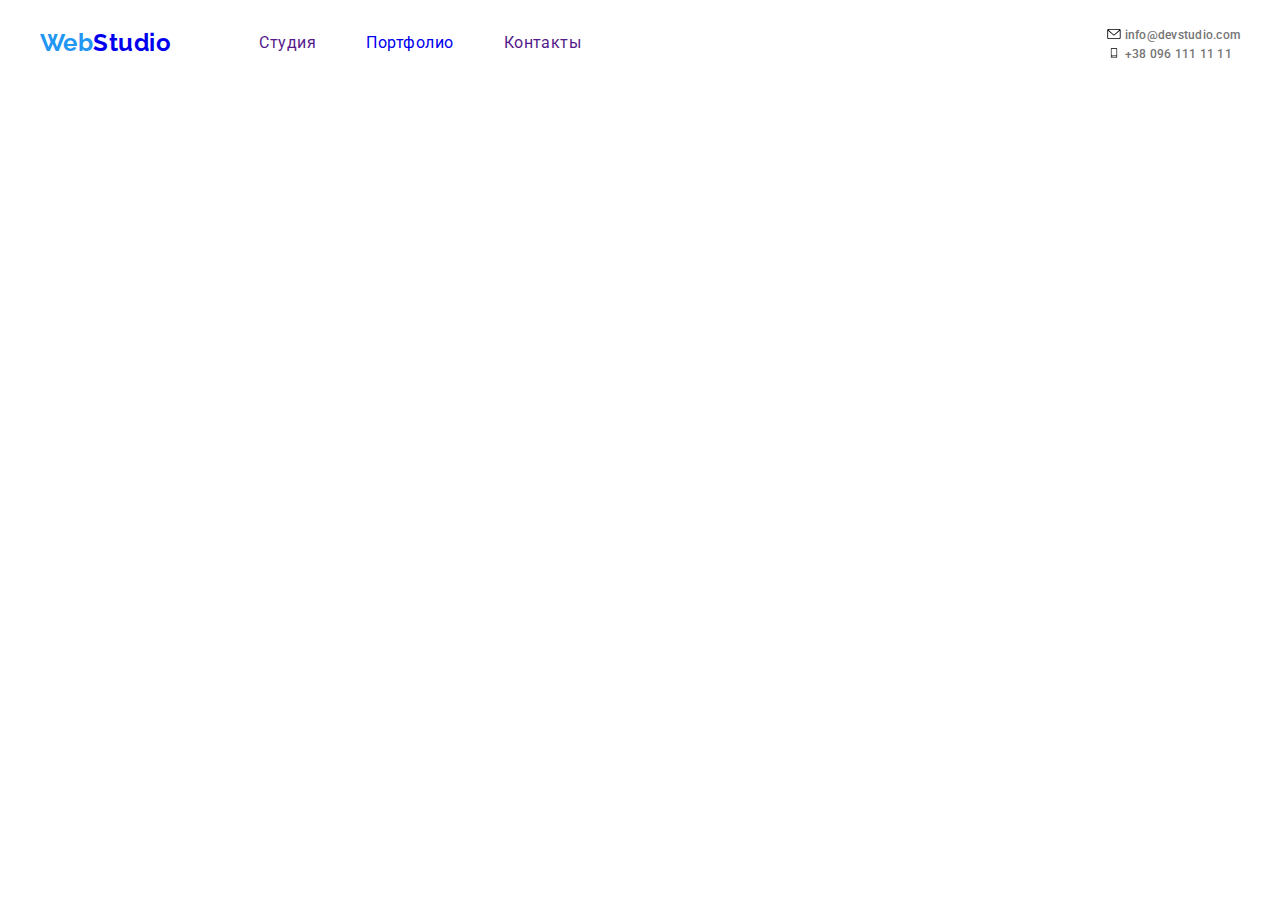
==== index.html @ 0e1b0187 "Адаптив" ====
<!DOCTYPE html>
<html lang="ru">
  <head>
    <meta charset="UTF-8" />
    <meta name="viewport" content="width=, initial-scale=1.0" />
    <title>Вебстудио</title>
    <link rel="preconnect" href="https://fonts.gstatic.com" />
    <link rel="stylesheet" href="https://cdnjs.cloudflare.com/ajax/libs/modern-normalize/1.0.0/modern-normalize.min.css"
      integrity="sha512-ISS7cAi1PEhQ8jnbJpJZMd29NlhNj4AWYyLOSp2CE/CsHxTCu+r+t0D2yoJudVrd0/8fTVPUVDzY5Tvli75u/g=="
      crossorigin="anonymous" />
    <link href="https://fonts.googleapis.com/css2?family=Raleway:wght@700&family=Roboto:wght@400;500;700;900&display=swap"
      rel="stylesheet"/>
    <link rel="stylesheet" href="./css/main.min.css" />
  </head>
  <body>
    <!--Шапка-->
    <header class="header">
      <div class="container">
      <nav class="nav-information">
        <a href="./index.html" class="logo link" >
          <span class="logo__accent-text">Web</span>Studio
        </a>

        <ul class="menu list">
          <li class="menu__item"><a href="" class="menu__link link current">Студия</a></li>
          <li class="menu__item"><a href="./portfolio.html" class="menu__link link">Портфолио</a></li>
          <li class="menu__item"><a href="" class="menu__link link">Контакты</a></li>
        </ul>
      </nav>
      <button type="button" class="burger-btn"data-menu-button>
        <svg class="burger-btn__icon">
          <use href="./images/sprite.svg#icon-burger-menu"></use>
        </svg>
      </button>
  
      <ul class="contact-list list">
        <li class="contact-list__item">
          <a class="contact-list__link link" href="mailto:info@devstudio.com">
          <svg class="contact-list__icon" width="16px" height="12px">
            <use href="./images/sprite.svg#icon-mail"></use>
          </svg>
                  info@devstudio.com</a>
                </li>
        <li class="contact-list__item"><a class="contact-list__link link" href="tel:+380961111111">

          <svg class="contact-list__icon" width="10px" height="16px">
            <use href="./images/sprite.svg#icon-smartphone"></use>
          </svg>
          +38 096 111 11 11</a></li>
      </ul>
  
      </div>
      
      <div class="mobile-menu"data-menu>
        <button type="button" class="mobile-menu-close-btn"data-menu-close>
          <svg class="mobile-menu-close-icon">
            <use href="./images/sprite.svg#icon-close-mobile-menu"></use>
          </svg>
        </button>
        <ul class="mobile-menu__list list">
          <li class="mobile-menu__item ">
            <a href="" class="mobile-menu__link link">Студия</a>
          </li>
          <li class="mobile-menu__item">
            <a href="" class="mobile-menu__link link" >Портфолио</a>
          </li>
          <li class="mobile-menu__item">
            <a href="" class="mobile-menu__link link">Контакты</a>
          </li>
        </ul>
        <ul class="contact-menu list">
          <li class="contact-menu__item-phone">
            <a href="tel:+380961111111" class="contact-menu_link-tel link">+38 096 111 11 11</a>
            </li>
          <li class="contact-menu__item-mail">
            <a href="mailto:info@devstudio.com" class="contact-menu_link-mail link">info@devstudio.com</a>
          </li>
        </ul>
        <ul class="menu-social list">
          <li class="menu-social__list ">
            <a href="" class="menu-social__link link">Instagram</a></li>
          <li class="menu-social__list">
            <a href="" class="menu-social__link link">Twitter</a></li>
          <li class="menu-social__list">
            <a href="" class="menu-social__link link">Facebook</a></li>
          <li class="menu-social__list">
            <a href="" class="menu-social__link link">LinkedIn</a></li>
        </ul>
      </div>
    </header>

    <main>
      <!--Герой
        <section class="hero">
          <div class="container">
          <h1 class="hero-title">Эффективные решения для вашего бизнеса</h1>
          <button type="button" class="modal-button " data-modal-open>Заказать услугу</button>
          </div>
        </section>-->
    
      <!--Преимущества
      <section class="features-section">
        <div class="container">
        <h2 class="visually-hidden">Преимущества</h2>        
        <ul class="features list"> 
            <li class="features__item">
              <div class="visually-list">
                <svg class="visually-list__icon" width="70" height="70">
                  <use href="./images/sprite.svg#icon-antenna"></use>
                </svg>
              </div>
            <h3 class="features__title">Внимание к деталям</h3>
            <p class="features__text">
              Идейные соображения, а также начало повседневной работы по
              формированию позиции.
            </p>
          </li>
          
          
          <li class="features__item">
            <div class="visually-list">
              <svg class="visually-list__icon" width="70" height="70">
                <use href="./images/sprite.svg#icon-clock"></use>
              </svg>
            </div>
            <h3 class="features__title">Пунктуальность</h3>
            <p class="features__text">
              Задача организации, в особенности же рамки и место обучения кадров
              влечет за собой.
            </p>
          </li>

          <li class="features__item">
            <div class="visually-list">
              <svg class="visually-list__icon" width="70" height="70">
                <use href="./images/sprite.svg#icon-diagram"></use>
              </svg>
            </div>
            <h3 class="features__title">Планирование</h3>
            <p class="features__text">
              Равным образом консультация с широким активом в значительной
              степени обуславливает.
            </p>
          </li>

          <li class="features__item">
            <div class="visually-list">
              <svg class="visually-list__icon" width="70" height="70">
                <use href="./images/sprite.svg#icon-astronaut"></use>
              </svg>
            </div>
            <h3 class="features__title">Современные технологии</h3>
            <p class="features__text">
              Значимость этих проблем настолько очевидна, что реализация
              плановых заданий.
            </p>
          </li>
        </ul>
        </div>
      </section>-->
      <!--Чем занимаемся-->
      <!--<section class="about-us">
        <div class="container">
        <h2 class="about-title">Чем мы занимаемся</h2>
          <ul class="about-list list">
            <li class="about-list__item">
              <img
          src="./images/img.jpg"
          alt="человек печатает на клавиатуре"
          width="370"
          height="294"/>
          <div class="overlay-action">
            <p class="overlay-action__text">
              Десктопные приложения
            </p>
          </div>
            </li>
            <li class="about-list__item">
              <img
          src="./images/img1.jpg"
          alt="человек сопрягает телефон и ноутбук"
          width="370"
          height="294"/>
          <div class="overlay-action">
            <p class="overlay-action__text">
              Мобильные приложения
            </p>
          </div>
            </li>
            <li class="about-list__item">
              <img
          src="./images/img2.jpg"
          alt="изображение на планшете"
          width="370"
          height="294"/>
          <div class="overlay-action">
            <p class="overlay-action__text">
              Дизайнерские решения
            </p>
          </div>
            </li>
          </ul>
        </div>
      </section>-->
      <!--Наша команда-->
      <!--<section class="our-team">
        <div class="container">
          <h2 class="team-title">Наша команда</h2>
          <ul class="team-members list">

            <li class="team-members__item">
              <img src="./images/team/demyanenko.jpg" alt="Игорь Демьяненко" width="270" height="260" />
              <div class="team-list">
                <h3 class="team-list__name">Игорь Демьяненко</h3>
                <p lang="en" class="team-list__proffesion">Product Designer</p>
              <ul class="social-list list">
                <li class="social-list__item">
                  <a href="" class="social-list__link link">
                    <svg class="social-list__icon">
                      <use href="./images/sprite.svg#icon-instagram"></use>
                    </svg>
                  </a>
                </li>
                <li class="social-list__item">
                  <a href="" class="social-list__link link">
                    <svg class="social-list__icon">
                      <use href="./images/sprite.svg#icon-twitter" ></use>
                    </svg>
                  </a>
                </li>
                <li class="social-list__item">
                  <a href="" class="social-list__link link">
                    <svg class="social-list__icon">
                      <use href="./images/sprite.svg#icon-facebook" ></use>
                    </svg>
                  </a>
                </li>
                <li class="social-list__item">
                  <a href="" class="social-list__link link">
                    <svg class="social-list__icon">
                      <use href="./images/sprite.svg#icon-linkedin" ></use>
                    </svg>
                  </a>
                </li>
              </ul>
              </div>
            </li>
        
          
            <li class="team-members__item">
              <img src="./images/team/repina.jpg" alt="Ольга Репина" width="270" height="260" />
              <div class="team-list">
                <h3 class="team-list__name">Ольга Репина</h3>
                <p lang="en" class="team-list__proffesion">Frontend Developer</p>
                <ul class="social-list list">
                  <li class="social-list__item">
                    <a href="" class="social-list__link link">
                      <svg class="social-list__icon">
                        <use href="./images/sprite.svg#icon-instagram"></use>
                      </svg>
                    </a>
                  </li>
                  <li class="social-list__item">
                    <a href="" class="social-list__link link">
                      <svg class="social-list__icon">
                        <use href="./images/sprite.svg#icon-twitter"></use>
                      </svg>
                    </a>
                  </li>
                  <li class="social-list__item">
                    <a href="" class="social-list__link link">
                      <svg class="social-list__icon">
                        <use href="./images/sprite.svg#icon-facebook"></use>
                      </svg>
                    </a>
                  </li>
                  <li class="social-list__item">
                    <a href="" class="social-list__link link">
                      <svg class="social-list__icon">
                        <use href="./images/sprite.svg#icon-linkedin"></use>
                      </svg>
                    </a>
                  </li>
                </ul>
              </div>
            </li>
          
            <li class="team-members__item">
              <img src="./images/team/tarasov.jpg" alt="Николай Тарасов" width="270" height="260" />
              <div class="team-list">
                <h3 class="team-list__name">Николай Тарасов</h3>
                <p lang="en" class="team-list__proffesion">Marketing</p>
                <ul class="social-list list">
                  <li class="social-list__item">
                    <a href="" class="social-list__link link">
                      <svg class="social-list__icon">
                        <use href="./images/sprite.svg#icon-instagram"></use>
                      </svg>
                    </a>
                  </li>
                  <li class="social-list__item">
                    <a href="" class="social-list__link link">
                      <svg class="social-list__icon">
                        <use href="./images/sprite.svg#icon-twitter"></use>
                      </svg>
                    </a>
                  </li>
                  <li class="social-list__item">
                    <a href="" class="social-list__link link">
                      <svg class="social-list__icon">
                        <use href="./images/sprite.svg#icon-facebook"></use>
                      </svg>
                    </a>
                  </li>
                  <li class="social-list__item">
                    <a href="" class="social-list__link link">
                      <svg class="social-list__icon">
                        <use href="./images/sprite.svg#icon-linkedin"></use>
                      </svg>
                    </a>
                  </li>
                </ul>
              </div>
            </li>
          
            <li class="team-members__item">
              <img src="./images/team/ermakov.jpg" alt="Михаил Ермаков" width="270" height="260" />
              <div class="team-list">
                <h3 class="team-list__name">Михаил Ермаков</h3>
                <p lang="en" class="team-list__proffesion">UI Designer</p>
                <ul class="social-list list">
                  <li class="social-list__item">
                    <a href="" class="social-list__link link">
                      <svg class="social-list__icon">
                        <use href="./images/sprite.svg#icon-instagram"></use>
                      </svg>
                    </a>
                  </li>
                  <li class="social-list__item">
                    <a href="" class="social-list__link link">
                      <svg class="social-list__icon">
                        <use href="./images/sprite.svg#icon-twitter"></use>
                      </svg>
                    </a>
                  </li>
                  <li class="social-list__item">
                    <a href="" class="social-list__link link">
                      <svg class="social-list__icon">
                        <use href="./images/sprite.svg#icon-facebook"></use>
                      </svg>
                    </a>
                  </li>
                  <li class="social-list__item">
                    <a href="" class="social-list__link link">
                      <svg class="social-list__icon">
                        <use href="./images/sprite.svg#icon-linkedin"></use>
                      </svg>
                    </a>
                  </li>
                </ul>
              </div>
            </li>
          </ul>
        </div>
      </section>-->
      <!--Наши клиенты-->
      <!--<section class="clients">
        <div class="container">
        <h2 class="team-title">Постоянные клиенты</h2>
        <ul class="clients-list list">
          <li class="clients-list__item">
            <a href="" class="clients-list__link link">
              <svg class="clients-list__icon" width="44px" height="50px">
                <use href="./images/sprite.svg#icon-logo-1" ></use>
              </svg>
            </a>
          </li>
          <li class="clients-list__item">
            <a href="" class="clients-list__link link" >
              <svg class="clients-list__icon" width="40px" height="52px">
                <use href="./images/sprite.svg#icon-logo-2" ></use>
              </svg>
            </a>
          </li>
          <li class="clients-list__item">
            <a href="" class="clients-list__link link">
              <svg class="clients-list__icon" width="41px" height="43px">
                <use href="./images/sprite.svg#icon-logo-3" ></use>
              </svg>
            </a>
          </li>
        <li class="clients-list__item">
          <a href="" class="clients-list__link link">
            <svg class="clients-list__icon" width="80px" height="42px">
              <use href="./images/sprite.svg#icon-logo-4" ></use>
            </svg>
          </a>
        </li>
          <li class="clients-list__item">
            <a href="" class="clients-list__link link">
              <svg class="clients-list__icon" width="59px" height="47px">
                <use href="./images/sprite.svg#icon-logo-5" ></use>
              </svg>
            </a>
          </li>
          <li class="clients-list__item">
            <a href="" class="clients-list__link link">
              <svg class="clients-list__icon" width="88px" height="46px">
                <use href="./images/sprite.svg#icon-logo-6"></use>
              </svg>
            </a>
          </li>
        </ul>
        </div>
      </section>-->
      
    </main>

    <!---Футер-->
    <!--<footer class="footer">
      <div class="container">
        <div class="left-parts">
      <a href="./index.html" class="logo logo__dark-theme">
        <span class="logo__accent-text">Web</span>Studio
      </a>
      <address class="address-main">
        <ul class="address list">
          <li class="address__item">
            <p class="address__title">г. Киев, пр-т Леси Украинки, 26</p>
          </li>
          <li class="address__item">
            <a href="mailto:info@example.com" class="address__info link">info@example.com</a>
          </li>
          <li class="address__item">
            <a href="tel:+380991111111" class="address__info link">+38 099 111 11 11</a>
          </li>
        </ul>
      </address>
      </div>

      <div class="footer-wraper">
      <p class="wraper-title">присоединяйтесь</p>
             <ul class="social-list list">
                <li class="social-list__item">
                  <a href="" class="social-list__link link">
                    <svg class="social-list__icon">
                      <use href="./images/sprite.svg#icon-instagram"></use>
                    </svg>
                  </a>
                </li>
                <li class="social-list__item">
                  <a href="" class="social-list__link link">
                    <svg class="social-list__icon">
                      <use href="./images/sprite.svg#icon-twitter" ></use>
                    </svg>
                  </a>
                </li>
                <li class="social-list__item">
                  <a href="" class="social-list__link link">
                    <svg class="social-list__icon">
                      <use href="./images/sprite.svg#icon-facebook" ></use>
                    </svg>
                  </a>
                </li>
                <li class="social-list__item">
                  <a href="" class="social-list__link link">
                    <svg class="social-list__icon">
                      <use href="./images/sprite.svg#icon-linkedin" ></use>
                    </svg>
                  </a>
                </li>
              </ul>
              </div>
            </li>
        
        <div class="footer-form-all">
          <p class="footer-form-title">Подпишитесь на рассылку</p>
          <form class="footer-form">
            <input class="footer-form__input" type="email" name="mail" id="mail" placeholder="E-mail" />
            <button class="footer-button" type="submit">Подписаться
              <svg class="footer-button__icon" width="24" height="24">
                <use href="./images/sprite.svg#icon-telegram">
                </use>
              </svg>
            </button>
          </form>
        </div>
      </div>
      </div>
      
    </footer>-->
    <!--Модальное окно-->
    <!--<div class="backdrop is-hidden" data-modal>
      <div class="modal">
        <button type="button" class="modal__close-button" data-modal-close>
          <svg class="modal__close-icon">
            <use href="./images/sprite.svg#icon-close-button"></use>
          </svg>
        </button>
            <p class="form-title">Оставьте свои данные, мы вам перезвоним</p>
            <form class="form">
            
              <label class="form-field">
                Имя
                <span class="form-field__all">
                <input class="form-field__form-input" type="text" name="name" required minlength="2" />
                <svg class="form-field__icon" width="18" height="18">
                  <use href="./images/sprite.svg#icon-person-form">
                  </use>
                </svg>
                </span>
              </label>
              
              <label class="form-field">Телефон
                <span class="form-field__all">
                <input class="form-field__form-input" type="tel" name="tel" required/>
                <svg class="form-field__icon" width="18" height="18">
                  <use href="./images/sprite.svg#icon-phone-form">
                  </use>
                </svg>
                </span>
              </label>

              <label class="form-field">Почта
                <span class="form-field__all">
                <input class="form-field__form-input" type="email" name="mail"/>
                <svg class="form-field__icon" width="18" height="18">
                  <use href="./images/sprite.svg#icon-email-form">
                  </use>
                </svg>
                </span>
              </label>

              <label class="form-field" for="user-message">Комментарий
                <textarea class="form-field__title-area" name="user-message" id="user-message" placeholder="Введите текст"></textarea>
              </label>
            
              <div class="checkbox">
             <input class="form-input-checkbox visually-hidden" type="checkbox" name="user-term" id="user-term" />
             <label class="form-label-agree" for="user-term">Соглашаюсь с рассылкой и принимаю&nbsp;<a href="" class="form-link">Условия договора</a></label>
              </div>
              <button class="buttom-input" type="submit">Отправить</button>
            </form>
      </div>
    </div>-->

    <!--<script src="./js/modal.js"></script>-->
    <script src="./js/mobile-menu.js"></script>
  </body>
</html>
---- css/main.min.css ----
:root{--primary-text-color: #757575;--title-text-color: #212121;--accent-color: #2196f3;--secondary-text-color: #ffffff;--main-font: Roboto, sans-serif;--secondary-font: Raleway, sans-serif;--section-pad-top: 94px;--section-pad-bott: 94px;--timing-function: cubic-bezier(0.4, 0, 0.2, 1)}.visually-hidden{position:absolute !important;clip:rect(1px 1px 1px 1px);clip:rect(1px, 1px, 1px, 1px);padding:0 !important;border:0 !important;height:1px !important;width:1px !important;overflow:hidden}body{background-color:#ffffff;color:var(--primary-text-color);font-family:var(--main-font);letter-spacing:0.03em}.list{list-style:none}.link{text-decoration:none}h1,h2,h3,h4,h5,h6,p{margin:0}ul,ol{margin:0;padding:0}img{display:block}.container{padding-left:15px;padding-right:15px}.header .container{display:-webkit-box;display:-ms-flexbox;display:flex;-webkit-box-align:center;-ms-flex-align:center;align-items:center;-webkit-box-pack:justify;-ms-flex-pack:justify;justify-content:space-between}@media screen and (min-width: 480px){.container{width:480px;margin:0 auto}}@media screen and (min-width: 768px){.container{width:768px}}@media screen and (min-width: 1200px){.container{width:1200px}}.header{padding-top:16px;padding-bottom:16px}@media screen and (min-width: 768px){.burger-btn{display:none}.mobile-menu{display:none}}.hero{padding-top:200px;padding-bottom:200px;text-align:center;background-color:#555555;background-image:-webkit-gradient(linear, left top, left bottom, from(rgba(47,48,58,0.4)), to(rgba(47,48,58,0.4))),url(../images/bg.jpg);background-image:linear-gradient(rgba(47,48,58,0.4), rgba(47,48,58,0.4)),url(../images/bg.jpg);background-repeat:no-repeat;background-size:cover;max-width:1600px;margin:0 auto}.hero-title{color:var(--secondary-text-color);font-weight:900;font-size:44px;line-height:1.36;letter-spacing:0.06em;text-transform:uppercase;margin-bottom:30px;font-weight:900;padding-left:252px;padding-right:252px}.footer{background-color:#2f303a;padding-top:60px;padding-bottom:60px}.address-main{font-style:normal}.address{margin-top:20px}.address__title{color:var(--secondary-text-color);font-size:14px;line-height:1.71}.address__info{color:rgba(255,255,255,0.6);font-size:14px;line-height:1.71;-webkit-transition:color 250ms var(--timing-function);transition:color 250ms var(--timing-function)}.address__info:focus,.address__info:hover{color:var(--accent-color)}.address__item:not(:last-child){padding-bottom:9px}.left-parts{margin-right:70px}.wraper-title{margin-bottom:20px;font-weight:700;font-size:14px;line-height:1.14;letter-spacing:0.03em;text-transform:uppercase;color:#ffffff}.footer .social-list__link{-webkit-box-sizing:border-box;box-sizing:border-box;border-radius:50px;background:rgba(255,255,255,0.1);height:44px;width:44px}.footer .social-list__item:not(:last-child){margin-right:10px}.footer .social-list__icon{fill:var(--secondary-text-color)}.footer-wraper{margin-right:93px}.footer-form{display:-webkit-box;display:-ms-flexbox;display:flex;-webkit-box-pack:center;-ms-flex-pack:center;justify-content:center;-webkit-box-align:center;-ms-flex-align:center;align-items:center}.footer-form-title{font-weight:700;font-size:14px;line-height:1.14;text-transform:uppercase;color:var(--secondary-text-color);margin-bottom:20px}.footer-button{display:-webkit-box;display:-ms-flexbox;display:flex;-webkit-box-pack:center;-ms-flex-pack:center;justify-content:center;-webkit-box-align:center;-ms-flex-align:center;align-items:center;color:var(--secondary-text-color);height:50px;background:var(--accent-color);-webkit-box-shadow:0px 4px 4px rgba(0,0,0,0.15);box-shadow:0px 4px 4px rgba(0,0,0,0.15);border-radius:4px;padding:10px 29px;border:transparent;cursor:pointer}.footer-button__icon{margin-left:10px;fill:var(--secondary-text-color)}.footer-form__input{height:50px;background-color:transparent;border:1px solid rgba(255,255,255,0.3);-webkit-box-sizing:border-box;box-sizing:border-box;-webkit-filter:drop-shadow(0px 4px 4px rgba(0,0,0,0.15));filter:drop-shadow(0px 4px 4px rgba(0,0,0,0.15));outline:none;border-radius:4px;padding-top:15px;padding-bottom:15px;margin-right:15px;min-width:358px;color:var(--secondary-text-color);padding:16px 15px}.logo{font-family:var(--secondary-font);font-weight:700;font-size:24px;line-height:1.17}.logo__accent-text{color:var(--accent-color)}@media screen and (min-width: 768px){.logo{margin-right:88px}}.mobile-menu{position:fixed;top:0;left:50%;width:100vw;max-width:480px;height:100vh;padding:48px 40px;background-color:bisque;-webkit-transform:translateY(-100%) translateX(-50%);transform:translateY(-100%) translateX(-50%);-webkit-transition:-webkit-transform 250ms var(--timing-function);transition:-webkit-transform 250ms var(--timing-function);transition:transform 250ms var(--timing-function);transition:transform 250ms var(--timing-function), -webkit-transform 250ms var(--timing-function)}.is-open{-webkit-transform:translateY(0) translateX(-50%);transform:translateY(0) translateX(-50%)}.burger-btn,.mobile-menu-close-btn{background-color:transparent;border:none;padding:0}.mobile-menu-close-btn{position:absolute;top:10px;right:15px;cursor:pointer}.mobile-menu-close-btn:hover,.mobile-menu-close-btn:focus{fill:var(--accent-color)}.mobile-menu-close-icon{width:40px;height:40px}.burger-btn__icon{width:40px;height:40px}.mobile-menu__link{font-weight:500;font-size:40px;line-height:1.18;letter-spacing:0.02em;color:var(--title-text-color)}.mobile-menu__link:hover,.mobile-menu__link:focus{color:var(--accent-color)}.mobile-menu__item:not(:last-child){margin-bottom:32px}.contact-menu{margin-bottom:64px}.contact-menu__item-phone{margin-bottom:32px}.contact-menu_link-tel{font-weight:500;font-size:34px;line-height:1.18;letter-spacing:0.02em;color:var(--accent-color)}.contact-menu_link-mail{font-weight:500;font-size:24px;line-height:1.17;letter-spacing:0.02em;color:var(--primary-text-color)}.menu-social{display:-webkit-box;display:-ms-flexbox;display:flex;-webkit-box-align:center;-ms-flex-align:center;align-items:center}.menu-social__link{font-weight:500;font-size:18px;line-height:1.22;letter-spacing:0.02em;color:var(--accent-color)}.menu-social__list:not(:last-child){margin-right:20px}.menu{display:none}@media screen and (min-width: 768px){.menu{display:-webkit-box;display:-ms-flexbox;display:flex;margin-right:84px}.nav-information{display:-webkit-box;display:-ms-flexbox;display:flex;-webkit-box-align:center;-ms-flex-align:center;align-items:center}.menu__item:not(:last-child){margin-right:50px}}.header .contact-list{display:none}@media screen and (min-width: 768px){.header .contact-list{display:block}.contact-list__link{font-weight:500;font-size:12px;line-height:1.17;letter-spacing:0.02em;color:var(--primary-text-color)}.contact-list__icon{width:14px;height:10px}}.modal-button{color:var(--secondary-text-color);background-color:var(--accent-color);-webkit-box-shadow:0px 4px 4px rgba(0,0,0,0.15);box-shadow:0px 4px 4px rgba(0,0,0,0.15);border-color:transparent;cursor:pointer;min-width:200px;padding:10px 32px;border-radius:4px}.features-section{padding-top:var(--section-pad-top);padding-bottom:47px}.features{display:-webkit-box;display:-ms-flexbox;display:flex;-webkit-box-align:center;-ms-flex-align:center;align-items:center;margin-left:-30px;margin-top:-30px}.features .features__title{color:var(--title-text-color);font-weight:700;font-size:14px;line-height:1.14;text-transform:uppercase;margin-bottom:10px}.features__item{margin-left:30px;margin-top:30px;-ms-flex-preferred-size:calc(100% / 4 -30px);flex-basis:calc(100% / 4 -30px)}.features__text{font-size:14px;line-height:1.71;min-width:270px}.visually-list__icon:not(:last-child){margin-right:30px}.visually-list{display:-webkit-box;display:-ms-flexbox;display:flex;-webkit-box-pack:center;-ms-flex-pack:center;justify-content:center;-webkit-box-align:center;-ms-flex-align:center;align-items:center;width:270px;height:120px;background:#f5f4fa;border-radius:4px;margin-bottom:30px}.about-us{padding-top:47px;padding-bottom:var(--section-pad-bott)}.about-title{color:var(--title-text-color);font-weight:700;font-size:36px;line-height:1.17;text-align:center;margin-bottom:50px}.about-list{display:-webkit-box;display:-ms-flexbox;display:flex;-ms-flex-wrap:wrap;flex-wrap:wrap;margin-left:-30px;margin-top:-30px}.about-list__item{position:relative;margin-left:30px;margin-top:30px;-ms-flex-preferred-size:calc(100% / 3 -30px);flex-basis:calc(100% / 3 -30px)}.overlay-action{position:absolute;background-color:rgba(47,48,58,0.8);width:100%;height:70px;left:0;bottom:0;padding-top:27px;padding-bottom:27px}.overlay-action__text{font-weight:700;font-size:14px;line-height:1.43;text-align:center;text-transform:uppercase;color:#ffffff}.social-list{display:-webkit-box;display:-ms-flexbox;display:flex;-webkit-box-align:center;-ms-flex-align:center;align-items:center;-webkit-box-pack:justify;-ms-flex-pack:justify;justify-content:space-between}.our-team .social-list{padding-left:32px;padding-right:32px}.social-list__link{display:-webkit-box;display:-ms-flexbox;display:flex;-webkit-box-pack:center;-ms-flex-pack:center;justify-content:center;-webkit-box-align:center;-ms-flex-align:center;align-items:center;-webkit-transition:background-color 250ms var(--timing-function);transition:background-color 250ms var(--timing-function)}.our-team .social-list__link{width:44px;height:44px;border-radius:50%;background-color:#ffffff}.social-list__link:hover,.social-list__link:focus{background-color:var(--accent-color)}.social-list__icon{width:20px;height:20px;fill:#afb1b8;-webkit-transition:fill 250ms var(--timing-function);transition:fill 250ms var(--timing-function)}.social-list__link:hover .social-list__icon,.social-list__link:focus .social-list__icon{fill:#ffffff}.our-team{background-color:#f5f4fa;padding-top:var(--section-pad-top);padding-bottom:var(--section-pad-bott)}.team-members{display:-webkit-box;display:-ms-flexbox;display:flex;-ms-flex-wrap:wrap;flex-wrap:wrap;margin-left:-30px;margin-top:-30px}.team-members__item{margin-left:30px;margin-top:30px;-ms-flex-preferred-size:calc(100% / 3 -30px);flex-basis:calc(100% / 3 -30px)}.team-title{color:var(--title-text-color);font-weight:700;font-size:36px;line-height:1.17;text-align:center;margin-bottom:50px}.team-list{padding-top:30px;padding-bottom:30px;background-color:#ffffff;-webkit-box-shadow:0px 1px 3px rgba(0,0,0,0.12),0px 1px 1px rgba(0,0,0,0.14),0px 2px 1px rgba(0,0,0,0.2);box-shadow:0px 1px 3px rgba(0,0,0,0.12),0px 1px 1px rgba(0,0,0,0.14),0px 2px 1px rgba(0,0,0,0.2);border-radius:0px 0px 4px 4px}.team-list__name{color:var(--title-text-color);font-weight:500;font-size:16px;line-height:1.88;text-align:center;margin-bottom:10px}.team-list__proffesion{font-size:16px;line-height:1.88;text-align:center;margin-bottom:16px}.clients{padding-top:94px;padding-bottom:94px}.clients-list{display:-webkit-box;display:-ms-flexbox;display:flex;-webkit-box-align:center;-ms-flex-align:center;align-items:center;-webkit-box-pack:justify;-ms-flex-pack:justify;justify-content:space-between}.clients-list__link{display:-webkit-box;display:-ms-flexbox;display:flex;-webkit-box-pack:center;-ms-flex-pack:center;justify-content:center;-webkit-box-align:center;-ms-flex-align:center;align-items:center;width:170px;height:90px;border:1px solid #afb1b8;-webkit-box-sizing:border-box;box-sizing:border-box;border-radius:4px;background-color:#ffffff;-webkit-transition:border 250ms var(--timing-function);transition:border 250ms var(--timing-function)}.clients-list__link:hover,.clients-list__link:focus{border:1px solid var(--accent-color)}.clients-list__item{margin-right:30px}.clients-list__icon{fill:#afb1b8;-webkit-transition:fill 250ms var(--timing-function);transition:fill 250ms var(--timing-function)}.clients-list__link:hover .clients-list__icon,.clients-list__link:focus .clients-list__icon{fill:var(--accent-color)}.backdrop{position:fixed;top:0;left:0;width:100%;height:100%;background-color:rgba(0,0,0,0.2);-webkit-transition:all 250ms var(--timing-function);transition:all 250ms var(--timing-function)}.backdrop.is-hidden{opacity:0;visibility:hidden;pointer-events:none}.modal{position:absolute;top:50%;left:50%;-webkit-transform:translate(-50%, -50%);transform:translate(-50%, -50%);min-height:581px;min-width:528px;background-color:var(--secondary-text-color);-webkit-box-shadow:0px 1px 3px rgba(0,0,0,0.12),0px 1px 1px rgba(0,0,0,0.14),0px 2px 1px rgba(0,0,0,0.2);box-shadow:0px 1px 3px rgba(0,0,0,0.12),0px 1px 1px rgba(0,0,0,0.14),0px 2px 1px rgba(0,0,0,0.2);border-radius:4px;padding:40px}.modal__close-button{position:absolute;top:8px;right:8px;width:30px;height:30px;background:#ffffff;border-radius:50%;border:1px solid rgba(0,0,0,0.1);cursor:pointer}.modal__close-icon{width:11px;height:11px}.form-title{font-weight:700;font-size:20px;line-height:1.15;text-align:center;margin-bottom:12px}.form{display:-webkit-box;display:-ms-flexbox;display:flex;-webkit-box-orient:vertical;-webkit-box-direction:normal;-ms-flex-direction:column;flex-direction:column}.form-field__all{display:block;position:relative;margin-top:4px}.form-field__form-input{width:100%;height:40px;border:1px solid rgba(33,33,33,0.2);-webkit-box-sizing:border-box;box-sizing:border-box;border-radius:4px;cursor:pointer;padding-left:42px;-webkit-transition:border-color 250ms var(--timing-function);transition:border-color 250ms var(--timing-function)}.form-field__form-input:focus{border-color:var(--accent-color);outline:none}.form-field__icon{position:absolute;top:50%;left:12px;-webkit-transform:translateY(-50%);transform:translateY(-50%);-webkit-transition:fill 250ms var(--timing-function);transition:fill 250ms var(--timing-function)}.form-field__form-input:focus+.form-field__icon{fill:var(--accent-color)}.form-field{margin-bottom:10px}.form-field__title-area{width:100%;resize:none;height:120px;font-size:14px;line-height:1.71;padding:12px 16px;border:1px solid rgba(33,33,33,0.2);-webkit-box-sizing:border-box;box-sizing:border-box;border-radius:4px;-webkit-transition:border-color 250ms var(--timing-function);transition:border-color 250ms var(--timing-function);margin-top:4px}.form-field__title-area::-webkit-input-placeholder{font-size:12px;line-height:1.67;letter-spacing:0.01em;color:rgba(117,117,117,0.5)}.form-field__title-area:-ms-input-placeholder{font-size:12px;line-height:1.67;letter-spacing:0.01em;color:rgba(117,117,117,0.5)}.form-field__title-area::-ms-input-placeholder{font-size:12px;line-height:1.67;letter-spacing:0.01em;color:rgba(117,117,117,0.5)}.form-field__title-area::placeholder{font-size:12px;line-height:1.67;letter-spacing:0.01em;color:rgba(117,117,117,0.5)}.form-field__title-area:focus{border-color:var(--accent-color);outline:none}.form-label-agree{display:-webkit-box;display:-ms-flexbox;display:flex;-webkit-box-align:center;-ms-flex-align:center;align-items:center;font-size:14px;line-height:1.71}.form-label-agree::before{display:block;content:"";width:16px;height:15px;cursor:pointer;background-image:url(/images/agree-form.svg);margin-left:13px;margin-right:8px}.form-input-checkbox:checked+.form-label-agree::before{background-image:url(/images/icon-check-form.svg);background-color:var(--accent-color);border-radius:4px}.checkbox{margin-top:15px}.form-link{color:var(--accent-color);font-size:14px;line-height:1.71}.buttom-input{-ms-flex-item-align:center;-ms-grid-row-align:center;align-self:center;background:#2196f3;-webkit-box-shadow:0px 4px 4px rgba(0,0,0,0.15);box-shadow:0px 4px 4px rgba(0,0,0,0.15);border-radius:4px;border:transparent;padding:10px 56px;cursor:pointer;font-weight:700;font-size:16px;line-height:1.87;letter-spacing:0.06em;color:#ffffff;margin-top:30px;-webkit-transition:background-color 250ms var(--timing-function);transition:background-color 250ms var(--timing-function)}.buttom-input:focus,.buttom-input:hover{background-color:#188ce8}
/*# sourceMappingURL=main.min.css.map */
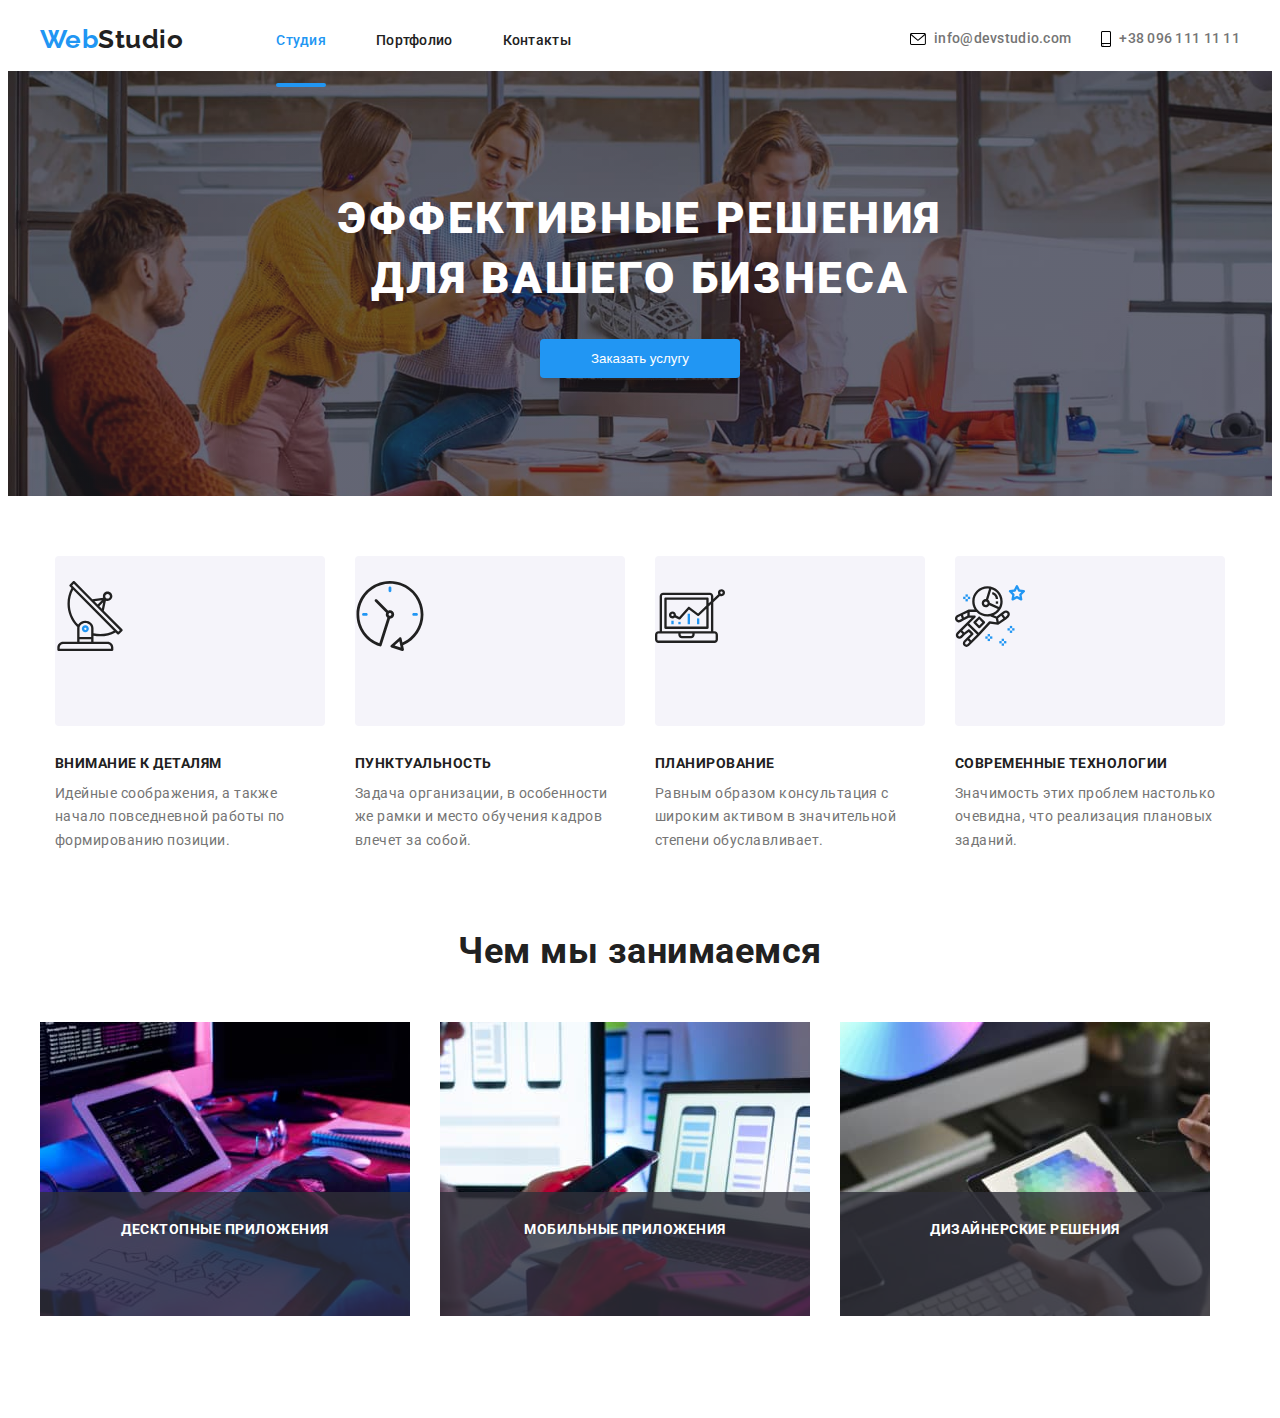
==== commit 3dabe298: "адаптив" ====
--- a/index.html
+++ b/index.html
@@ -36,14 +36,14 @@
       <ul class="contact-list list">
         <li class="contact-list__item">
           <a class="contact-list__link link" href="mailto:info@devstudio.com">
-          <svg class="contact-list__icon" width="16px" height="12px">
+          <svg class="contact-list__icon-mail" width="16px" height="12px">
             <use href="./images/sprite.svg#icon-mail"></use>
           </svg>
                   info@devstudio.com</a>
                 </li>
         <li class="contact-list__item"><a class="contact-list__link link" href="tel:+380961111111">
 
-          <svg class="contact-list__icon" width="10px" height="16px">
+          <svg class="contact-list__icon-phone" width="10px" height="16px">
             <use href="./images/sprite.svg#icon-smartphone"></use>
           </svg>
           +38 096 111 11 11</a></li>
@@ -90,15 +90,15 @@
     </header>
 
     <main>
-      <!--Герой
+      <!--Герой-->
         <section class="hero">
           <div class="container">
           <h1 class="hero-title">Эффективные решения для вашего бизнеса</h1>
           <button type="button" class="modal-button " data-modal-open>Заказать услугу</button>
           </div>
-        </section>-->
+        </section>
     
-      <!--Преимущества
+      <!--Преимущества-->
       <section class="features-section">
         <div class="container">
         <h2 class="visually-hidden">Преимущества</h2>        
@@ -157,18 +157,20 @@
           </li>
         </ul>
         </div>
-      </section>-->
+      </section>
       <!--Чем занимаемся-->
-      <!--<section class="about-us">
+      <section class="about-us">
         <div class="container">
         <h2 class="about-title">Чем мы занимаемся</h2>
           <ul class="about-list list">
             <li class="about-list__item">
+              <picture>
+                
               <img
           src="./images/img.jpg"
           alt="человек печатает на клавиатуре"
-          width="370"
-          height="294"/>
+          />
+          </picture>
           <div class="overlay-action">
             <p class="overlay-action__text">
               Десктопные приложения
@@ -201,7 +203,7 @@
             </li>
           </ul>
         </div>
-      </section>-->
+      </section>
       <!--Наша команда-->
       <!--<section class="our-team">
         <div class="container">
--- a/css/main.min.css
+++ b/css/main.min.css
@@ -1,2 +1,2 @@
-:root{--primary-text-color: #757575;--title-text-color: #212121;--accent-color: #2196f3;--secondary-text-color: #ffffff;--main-font: Roboto, sans-serif;--secondary-font: Raleway, sans-serif;--section-pad-top: 94px;--section-pad-bott: 94px;--timing-function: cubic-bezier(0.4, 0, 0.2, 1)}.visually-hidden{position:absolute !important;clip:rect(1px 1px 1px 1px);clip:rect(1px, 1px, 1px, 1px);padding:0 !important;border:0 !important;height:1px !important;width:1px !important;overflow:hidden}body{background-color:#ffffff;color:var(--primary-text-color);font-family:var(--main-font);letter-spacing:0.03em}.list{list-style:none}.link{text-decoration:none}h1,h2,h3,h4,h5,h6,p{margin:0}ul,ol{margin:0;padding:0}img{display:block}.container{padding-left:15px;padding-right:15px}.header .container{display:-webkit-box;display:-ms-flexbox;display:flex;-webkit-box-align:center;-ms-flex-align:center;align-items:center;-webkit-box-pack:justify;-ms-flex-pack:justify;justify-content:space-between}@media screen and (min-width: 480px){.container{width:480px;margin:0 auto}}@media screen and (min-width: 768px){.container{width:768px}}@media screen and (min-width: 1200px){.container{width:1200px}}.header{padding-top:16px;padding-bottom:16px}@media screen and (min-width: 768px){.burger-btn{display:none}.mobile-menu{display:none}}.hero{padding-top:200px;padding-bottom:200px;text-align:center;background-color:#555555;background-image:-webkit-gradient(linear, left top, left bottom, from(rgba(47,48,58,0.4)), to(rgba(47,48,58,0.4))),url(../images/bg.jpg);background-image:linear-gradient(rgba(47,48,58,0.4), rgba(47,48,58,0.4)),url(../images/bg.jpg);background-repeat:no-repeat;background-size:cover;max-width:1600px;margin:0 auto}.hero-title{color:var(--secondary-text-color);font-weight:900;font-size:44px;line-height:1.36;letter-spacing:0.06em;text-transform:uppercase;margin-bottom:30px;font-weight:900;padding-left:252px;padding-right:252px}.footer{background-color:#2f303a;padding-top:60px;padding-bottom:60px}.address-main{font-style:normal}.address{margin-top:20px}.address__title{color:var(--secondary-text-color);font-size:14px;line-height:1.71}.address__info{color:rgba(255,255,255,0.6);font-size:14px;line-height:1.71;-webkit-transition:color 250ms var(--timing-function);transition:color 250ms var(--timing-function)}.address__info:focus,.address__info:hover{color:var(--accent-color)}.address__item:not(:last-child){padding-bottom:9px}.left-parts{margin-right:70px}.wraper-title{margin-bottom:20px;font-weight:700;font-size:14px;line-height:1.14;letter-spacing:0.03em;text-transform:uppercase;color:#ffffff}.footer .social-list__link{-webkit-box-sizing:border-box;box-sizing:border-box;border-radius:50px;background:rgba(255,255,255,0.1);height:44px;width:44px}.footer .social-list__item:not(:last-child){margin-right:10px}.footer .social-list__icon{fill:var(--secondary-text-color)}.footer-wraper{margin-right:93px}.footer-form{display:-webkit-box;display:-ms-flexbox;display:flex;-webkit-box-pack:center;-ms-flex-pack:center;justify-content:center;-webkit-box-align:center;-ms-flex-align:center;align-items:center}.footer-form-title{font-weight:700;font-size:14px;line-height:1.14;text-transform:uppercase;color:var(--secondary-text-color);margin-bottom:20px}.footer-button{display:-webkit-box;display:-ms-flexbox;display:flex;-webkit-box-pack:center;-ms-flex-pack:center;justify-content:center;-webkit-box-align:center;-ms-flex-align:center;align-items:center;color:var(--secondary-text-color);height:50px;background:var(--accent-color);-webkit-box-shadow:0px 4px 4px rgba(0,0,0,0.15);box-shadow:0px 4px 4px rgba(0,0,0,0.15);border-radius:4px;padding:10px 29px;border:transparent;cursor:pointer}.footer-button__icon{margin-left:10px;fill:var(--secondary-text-color)}.footer-form__input{height:50px;background-color:transparent;border:1px solid rgba(255,255,255,0.3);-webkit-box-sizing:border-box;box-sizing:border-box;-webkit-filter:drop-shadow(0px 4px 4px rgba(0,0,0,0.15));filter:drop-shadow(0px 4px 4px rgba(0,0,0,0.15));outline:none;border-radius:4px;padding-top:15px;padding-bottom:15px;margin-right:15px;min-width:358px;color:var(--secondary-text-color);padding:16px 15px}.logo{font-family:var(--secondary-font);font-weight:700;font-size:24px;line-height:1.17}.logo__accent-text{color:var(--accent-color)}@media screen and (min-width: 768px){.logo{margin-right:88px}}.mobile-menu{position:fixed;top:0;left:50%;width:100vw;max-width:480px;height:100vh;padding:48px 40px;background-color:bisque;-webkit-transform:translateY(-100%) translateX(-50%);transform:translateY(-100%) translateX(-50%);-webkit-transition:-webkit-transform 250ms var(--timing-function);transition:-webkit-transform 250ms var(--timing-function);transition:transform 250ms var(--timing-function);transition:transform 250ms var(--timing-function), -webkit-transform 250ms var(--timing-function)}.is-open{-webkit-transform:translateY(0) translateX(-50%);transform:translateY(0) translateX(-50%)}.burger-btn,.mobile-menu-close-btn{background-color:transparent;border:none;padding:0}.mobile-menu-close-btn{position:absolute;top:10px;right:15px;cursor:pointer}.mobile-menu-close-btn:hover,.mobile-menu-close-btn:focus{fill:var(--accent-color)}.mobile-menu-close-icon{width:40px;height:40px}.burger-btn__icon{width:40px;height:40px}.mobile-menu__link{font-weight:500;font-size:40px;line-height:1.18;letter-spacing:0.02em;color:var(--title-text-color)}.mobile-menu__link:hover,.mobile-menu__link:focus{color:var(--accent-color)}.mobile-menu__item:not(:last-child){margin-bottom:32px}.contact-menu{margin-bottom:64px}.contact-menu__item-phone{margin-bottom:32px}.contact-menu_link-tel{font-weight:500;font-size:34px;line-height:1.18;letter-spacing:0.02em;color:var(--accent-color)}.contact-menu_link-mail{font-weight:500;font-size:24px;line-height:1.17;letter-spacing:0.02em;color:var(--primary-text-color)}.menu-social{display:-webkit-box;display:-ms-flexbox;display:flex;-webkit-box-align:center;-ms-flex-align:center;align-items:center}.menu-social__link{font-weight:500;font-size:18px;line-height:1.22;letter-spacing:0.02em;color:var(--accent-color)}.menu-social__list:not(:last-child){margin-right:20px}.menu{display:none}@media screen and (min-width: 768px){.menu{display:-webkit-box;display:-ms-flexbox;display:flex;margin-right:84px}.nav-information{display:-webkit-box;display:-ms-flexbox;display:flex;-webkit-box-align:center;-ms-flex-align:center;align-items:center}.menu__item:not(:last-child){margin-right:50px}}.header .contact-list{display:none}@media screen and (min-width: 768px){.header .contact-list{display:block}.contact-list__link{font-weight:500;font-size:12px;line-height:1.17;letter-spacing:0.02em;color:var(--primary-text-color)}.contact-list__icon{width:14px;height:10px}}.modal-button{color:var(--secondary-text-color);background-color:var(--accent-color);-webkit-box-shadow:0px 4px 4px rgba(0,0,0,0.15);box-shadow:0px 4px 4px rgba(0,0,0,0.15);border-color:transparent;cursor:pointer;min-width:200px;padding:10px 32px;border-radius:4px}.features-section{padding-top:var(--section-pad-top);padding-bottom:47px}.features{display:-webkit-box;display:-ms-flexbox;display:flex;-webkit-box-align:center;-ms-flex-align:center;align-items:center;margin-left:-30px;margin-top:-30px}.features .features__title{color:var(--title-text-color);font-weight:700;font-size:14px;line-height:1.14;text-transform:uppercase;margin-bottom:10px}.features__item{margin-left:30px;margin-top:30px;-ms-flex-preferred-size:calc(100% / 4 -30px);flex-basis:calc(100% / 4 -30px)}.features__text{font-size:14px;line-height:1.71;min-width:270px}.visually-list__icon:not(:last-child){margin-right:30px}.visually-list{display:-webkit-box;display:-ms-flexbox;display:flex;-webkit-box-pack:center;-ms-flex-pack:center;justify-content:center;-webkit-box-align:center;-ms-flex-align:center;align-items:center;width:270px;height:120px;background:#f5f4fa;border-radius:4px;margin-bottom:30px}.about-us{padding-top:47px;padding-bottom:var(--section-pad-bott)}.about-title{color:var(--title-text-color);font-weight:700;font-size:36px;line-height:1.17;text-align:center;margin-bottom:50px}.about-list{display:-webkit-box;display:-ms-flexbox;display:flex;-ms-flex-wrap:wrap;flex-wrap:wrap;margin-left:-30px;margin-top:-30px}.about-list__item{position:relative;margin-left:30px;margin-top:30px;-ms-flex-preferred-size:calc(100% / 3 -30px);flex-basis:calc(100% / 3 -30px)}.overlay-action{position:absolute;background-color:rgba(47,48,58,0.8);width:100%;height:70px;left:0;bottom:0;padding-top:27px;padding-bottom:27px}.overlay-action__text{font-weight:700;font-size:14px;line-height:1.43;text-align:center;text-transform:uppercase;color:#ffffff}.social-list{display:-webkit-box;display:-ms-flexbox;display:flex;-webkit-box-align:center;-ms-flex-align:center;align-items:center;-webkit-box-pack:justify;-ms-flex-pack:justify;justify-content:space-between}.our-team .social-list{padding-left:32px;padding-right:32px}.social-list__link{display:-webkit-box;display:-ms-flexbox;display:flex;-webkit-box-pack:center;-ms-flex-pack:center;justify-content:center;-webkit-box-align:center;-ms-flex-align:center;align-items:center;-webkit-transition:background-color 250ms var(--timing-function);transition:background-color 250ms var(--timing-function)}.our-team .social-list__link{width:44px;height:44px;border-radius:50%;background-color:#ffffff}.social-list__link:hover,.social-list__link:focus{background-color:var(--accent-color)}.social-list__icon{width:20px;height:20px;fill:#afb1b8;-webkit-transition:fill 250ms var(--timing-function);transition:fill 250ms var(--timing-function)}.social-list__link:hover .social-list__icon,.social-list__link:focus .social-list__icon{fill:#ffffff}.our-team{background-color:#f5f4fa;padding-top:var(--section-pad-top);padding-bottom:var(--section-pad-bott)}.team-members{display:-webkit-box;display:-ms-flexbox;display:flex;-ms-flex-wrap:wrap;flex-wrap:wrap;margin-left:-30px;margin-top:-30px}.team-members__item{margin-left:30px;margin-top:30px;-ms-flex-preferred-size:calc(100% / 3 -30px);flex-basis:calc(100% / 3 -30px)}.team-title{color:var(--title-text-color);font-weight:700;font-size:36px;line-height:1.17;text-align:center;margin-bottom:50px}.team-list{padding-top:30px;padding-bottom:30px;background-color:#ffffff;-webkit-box-shadow:0px 1px 3px rgba(0,0,0,0.12),0px 1px 1px rgba(0,0,0,0.14),0px 2px 1px rgba(0,0,0,0.2);box-shadow:0px 1px 3px rgba(0,0,0,0.12),0px 1px 1px rgba(0,0,0,0.14),0px 2px 1px rgba(0,0,0,0.2);border-radius:0px 0px 4px 4px}.team-list__name{color:var(--title-text-color);font-weight:500;font-size:16px;line-height:1.88;text-align:center;margin-bottom:10px}.team-list__proffesion{font-size:16px;line-height:1.88;text-align:center;margin-bottom:16px}.clients{padding-top:94px;padding-bottom:94px}.clients-list{display:-webkit-box;display:-ms-flexbox;display:flex;-webkit-box-align:center;-ms-flex-align:center;align-items:center;-webkit-box-pack:justify;-ms-flex-pack:justify;justify-content:space-between}.clients-list__link{display:-webkit-box;display:-ms-flexbox;display:flex;-webkit-box-pack:center;-ms-flex-pack:center;justify-content:center;-webkit-box-align:center;-ms-flex-align:center;align-items:center;width:170px;height:90px;border:1px solid #afb1b8;-webkit-box-sizing:border-box;box-sizing:border-box;border-radius:4px;background-color:#ffffff;-webkit-transition:border 250ms var(--timing-function);transition:border 250ms var(--timing-function)}.clients-list__link:hover,.clients-list__link:focus{border:1px solid var(--accent-color)}.clients-list__item{margin-right:30px}.clients-list__icon{fill:#afb1b8;-webkit-transition:fill 250ms var(--timing-function);transition:fill 250ms var(--timing-function)}.clients-list__link:hover .clients-list__icon,.clients-list__link:focus .clients-list__icon{fill:var(--accent-color)}.backdrop{position:fixed;top:0;left:0;width:100%;height:100%;background-color:rgba(0,0,0,0.2);-webkit-transition:all 250ms var(--timing-function);transition:all 250ms var(--timing-function)}.backdrop.is-hidden{opacity:0;visibility:hidden;pointer-events:none}.modal{position:absolute;top:50%;left:50%;-webkit-transform:translate(-50%, -50%);transform:translate(-50%, -50%);min-height:581px;min-width:528px;background-color:var(--secondary-text-color);-webkit-box-shadow:0px 1px 3px rgba(0,0,0,0.12),0px 1px 1px rgba(0,0,0,0.14),0px 2px 1px rgba(0,0,0,0.2);box-shadow:0px 1px 3px rgba(0,0,0,0.12),0px 1px 1px rgba(0,0,0,0.14),0px 2px 1px rgba(0,0,0,0.2);border-radius:4px;padding:40px}.modal__close-button{position:absolute;top:8px;right:8px;width:30px;height:30px;background:#ffffff;border-radius:50%;border:1px solid rgba(0,0,0,0.1);cursor:pointer}.modal__close-icon{width:11px;height:11px}.form-title{font-weight:700;font-size:20px;line-height:1.15;text-align:center;margin-bottom:12px}.form{display:-webkit-box;display:-ms-flexbox;display:flex;-webkit-box-orient:vertical;-webkit-box-direction:normal;-ms-flex-direction:column;flex-direction:column}.form-field__all{display:block;position:relative;margin-top:4px}.form-field__form-input{width:100%;height:40px;border:1px solid rgba(33,33,33,0.2);-webkit-box-sizing:border-box;box-sizing:border-box;border-radius:4px;cursor:pointer;padding-left:42px;-webkit-transition:border-color 250ms var(--timing-function);transition:border-color 250ms var(--timing-function)}.form-field__form-input:focus{border-color:var(--accent-color);outline:none}.form-field__icon{position:absolute;top:50%;left:12px;-webkit-transform:translateY(-50%);transform:translateY(-50%);-webkit-transition:fill 250ms var(--timing-function);transition:fill 250ms var(--timing-function)}.form-field__form-input:focus+.form-field__icon{fill:var(--accent-color)}.form-field{margin-bottom:10px}.form-field__title-area{width:100%;resize:none;height:120px;font-size:14px;line-height:1.71;padding:12px 16px;border:1px solid rgba(33,33,33,0.2);-webkit-box-sizing:border-box;box-sizing:border-box;border-radius:4px;-webkit-transition:border-color 250ms var(--timing-function);transition:border-color 250ms var(--timing-function);margin-top:4px}.form-field__title-area::-webkit-input-placeholder{font-size:12px;line-height:1.67;letter-spacing:0.01em;color:rgba(117,117,117,0.5)}.form-field__title-area:-ms-input-placeholder{font-size:12px;line-height:1.67;letter-spacing:0.01em;color:rgba(117,117,117,0.5)}.form-field__title-area::-ms-input-placeholder{font-size:12px;line-height:1.67;letter-spacing:0.01em;color:rgba(117,117,117,0.5)}.form-field__title-area::placeholder{font-size:12px;line-height:1.67;letter-spacing:0.01em;color:rgba(117,117,117,0.5)}.form-field__title-area:focus{border-color:var(--accent-color);outline:none}.form-label-agree{display:-webkit-box;display:-ms-flexbox;display:flex;-webkit-box-align:center;-ms-flex-align:center;align-items:center;font-size:14px;line-height:1.71}.form-label-agree::before{display:block;content:"";width:16px;height:15px;cursor:pointer;background-image:url(/images/agree-form.svg);margin-left:13px;margin-right:8px}.form-input-checkbox:checked+.form-label-agree::before{background-image:url(/images/icon-check-form.svg);background-color:var(--accent-color);border-radius:4px}.checkbox{margin-top:15px}.form-link{color:var(--accent-color);font-size:14px;line-height:1.71}.buttom-input{-ms-flex-item-align:center;-ms-grid-row-align:center;align-self:center;background:#2196f3;-webkit-box-shadow:0px 4px 4px rgba(0,0,0,0.15);box-shadow:0px 4px 4px rgba(0,0,0,0.15);border-radius:4px;border:transparent;padding:10px 56px;cursor:pointer;font-weight:700;font-size:16px;line-height:1.87;letter-spacing:0.06em;color:#ffffff;margin-top:30px;-webkit-transition:background-color 250ms var(--timing-function);transition:background-color 250ms var(--timing-function)}.buttom-input:focus,.buttom-input:hover{background-color:#188ce8}
+:root{--primary-text-color: #757575;--title-text-color: #212121;--accent-color: #2196f3;--secondary-text-color: #ffffff;--main-font: Roboto, sans-serif;--secondary-font: Raleway, sans-serif;--section-pad-top: 94px;--section-pad-bott: 94px;--timing-function: cubic-bezier(0.4, 0, 0.2, 1)}.visually-hidden{position:absolute !important;clip:rect(1px 1px 1px 1px);clip:rect(1px, 1px, 1px, 1px);padding:0 !important;border:0 !important;height:1px !important;width:1px !important;overflow:hidden}body{background-color:#ffffff;color:var(--primary-text-color);font-family:var(--main-font);letter-spacing:0.03em}.list{list-style:none}.link{text-decoration:none}h1,h2,h3,h4,h5,h6,p{margin:0}ul,ol{margin:0;padding:0}img{display:block}.container{padding-left:15px;padding-right:15px;margin:0 auto}.header .container{display:-webkit-box;display:-ms-flexbox;display:flex;-webkit-box-align:center;-ms-flex-align:center;align-items:center;-webkit-box-pack:justify;-ms-flex-pack:justify;justify-content:space-between}@media screen and (min-width: 480px){.container{width:480px;margin:0 auto}}@media screen and (min-width: 768px){.container{width:768px}}@media screen and (min-width: 1200px){.container{width:1200px}}.header{padding-top:16px;padding-bottom:16px}.contact-list{display:none}.menu{display:none}@media screen and (min-width: 768px){.burger-btn{display:none}.mobile-menu{display:none}.nav-information{display:-webkit-box;display:-ms-flexbox;display:flex;-webkit-box-align:center;-ms-flex-align:center;align-items:center}.menu{display:-webkit-box;display:-ms-flexbox;display:flex;margin-right:84px}.menu__item:not(:last-child){margin-right:50px}.menu__link{font-weight:500;font-size:14px;line-height:1.14;letter-spacing:0.02em;color:var(--title-text-color)}.menu .link.current{color:var(--accent-color)}.current{position:relative;padding-bottom:39px}.current::after{content:"";display:block;width:100%;height:4px;background-color:var(--accent-color);position:absolute;left:0;bottom:0;border-radius:2px;-webkit-transition:opacity 250ms var(--timing-function);transition:opacity 250ms var(--timing-function)}.contact-list{display:-webkit-box;display:-ms-flexbox;display:flex;-webkit-box-orient:vertical;-webkit-box-direction:normal;-ms-flex-direction:column;flex-direction:column}.contact-list__link{display:-webkit-box;display:-ms-flexbox;display:flex;-webkit-box-align:center;-ms-flex-align:center;align-items:center;color:var(--primary-text-color);font-weight:500;font-size:12px;line-height:1.17;letter-spacing:0.02em}.contact-list__link:hover,.contact-list__link:focus{color:var(--accent-color)}.contact-list__icon-mail{width:14px;height:10px;margin-right:8px}.contact-list__icon-phone{width:10px;height:14px;margin-right:8px}}@media screen and (min-width: 1200px){.contact-list__link{font-size:14px;line-height:1.14}.contact-list{-webkit-box-orient:horizontal;-webkit-box-direction:normal;-ms-flex-direction:row;flex-direction:row;-webkit-box-align:center;-ms-flex-align:center;align-items:center;margin-left:auto}.contact-list__item{-webkit-transition:fill 250ms var(--timing-function);transition:fill 250ms var(--timing-function)}.contact-list__item:not(:last-child){margin-right:30px}.contact-list__item:hover,.contact-list__item:focus{fill:var(--accent-color)}.contact-list__icon-mail{width:16px;height:12px}.contact-list__icon-phone{width:10px;height:16px}}.hero{padding-top:118px;padding-bottom:118px;background-color:#555555;background-image:-webkit-gradient(linear, left top, left bottom, from(rgba(47,48,58,0.4)), to(rgba(47,48,58,0.4))),url(../../images/bg/header-img-mobile.jpg);background-image:linear-gradient(rgba(47,48,58,0.4), rgba(47,48,58,0.4)),url(../../images/bg/header-img-mobile.jpg);background-repeat:no-repeat;background-size:cover;max-width:1600px;margin:0 auto}@media (min-device-pixel-ratio: 2), (-webkit-min-device-pixel-ratio: 2), (min-resolution: 192dpi), (min-resolution: 2dppx){.hero{background-color:#555555;background-image:-webkit-gradient(linear, left top, left bottom, from(rgba(47,48,58,0.4)), to(rgba(47,48,58,0.4))),url(../../images/bg/header-img-mobile@2x.jpg);background-image:linear-gradient(rgba(47,48,58,0.4), rgba(47,48,58,0.4)),url(../../images/bg/header-img-mobile@2x.jpg)}}.hero-title{color:var(--secondary-text-color);font-weight:900;font-size:26px;line-height:1.62;text-align:center;letter-spacing:0.06em;text-transform:uppercase;padding-left:30px;padding-right:30px;margin-bottom:30px}@media screen and (min-width: 768px){.hero{padding-top:200px;padding-bottom:200px;background-color:#555555;background-image:-webkit-gradient(linear, left top, left bottom, from(rgba(47,48,58,0.4)), to(rgba(47,48,58,0.4))),url(../../images/bg/header-img-tablet.jpg);background-image:linear-gradient(rgba(47,48,58,0.4), rgba(47,48,58,0.4)),url(../../images/bg/header-img-tablet.jpg);background-repeat:no-repeat;background-size:cover;max-width:1600px;margin:0 auto}}@media screen and (min-width: 768px) and (min-device-pixel-ratio: 2), screen and (min-width: 768px) and (-webkit-min-device-pixel-ratio: 2), screen and (min-width: 768px) and (min-resolution: 192dpi), screen and (min-width: 768px) and (min-resolution: 2dppx){.hero{background-image:-webkit-gradient(linear, left top, left bottom, from(rgba(47,48,58,0.4)), to(rgba(47,48,58,0.4))),url(../../images/bg/header-img-tablet@2x.jpg);background-image:linear-gradient(rgba(47,48,58,0.4), rgba(47,48,58,0.4)),url(../../images/bg/header-img-tablet@2x.jpg)}}@media screen and (min-width: 768px){.hero-title{padding-left:189px;padding-right:189px}}@media screen and (min-width: 1200px){.hero{padding-top:118px;padding-bottom:118px;background-color:#555555;background-image:-webkit-gradient(linear, left top, left bottom, from(rgba(47,48,58,0.4)), to(rgba(47,48,58,0.4))),url(../../images/bg/header-img-desktop.jpg);background-image:linear-gradient(rgba(47,48,58,0.4), rgba(47,48,58,0.4)),url(../../images/bg/header-img-desktop.jpg);background-repeat:no-repeat;background-size:cover;max-width:1600px;margin:0 auto}}@media screen and (min-width: 1200px) and (min-device-pixel-ratio: 2), screen and (min-width: 1200px) and (-webkit-min-device-pixel-ratio: 2), screen and (min-width: 1200px) and (min-resolution: 192dpi), screen and (min-width: 1200px) and (min-resolution: 2dppx){.hero{background-color:#555555;background-image:-webkit-gradient(linear, left top, left bottom, from(rgba(47,48,58,0.4)), to(rgba(47,48,58,0.4))),url(../../images/bg/header-img-desktop@2x.jpg);background-image:linear-gradient(rgba(47,48,58,0.4), rgba(47,48,58,0.4)),url(../../images/bg/header-img-desktop@2x.jpg)}}@media screen and (min-width: 1200px){.hero-title{font-size:44px;line-height:1.36;padding-left:252px;padding-right:252px}}.footer{background-color:#2f303a;padding-top:60px;padding-bottom:60px}.address-main{font-style:normal}.address{margin-top:20px}.address__title{color:var(--secondary-text-color);font-size:14px;line-height:1.71}.address__info{color:rgba(255,255,255,0.6);font-size:14px;line-height:1.71;-webkit-transition:color 250ms var(--timing-function);transition:color 250ms var(--timing-function)}.address__info:focus,.address__info:hover{color:var(--accent-color)}.address__item:not(:last-child){padding-bottom:9px}.left-parts{margin-right:70px}.wraper-title{margin-bottom:20px;font-weight:700;font-size:14px;line-height:1.14;letter-spacing:0.03em;text-transform:uppercase;color:#ffffff}.footer .social-list__link{-webkit-box-sizing:border-box;box-sizing:border-box;border-radius:50px;background:rgba(255,255,255,0.1);height:44px;width:44px}.footer .social-list__item:not(:last-child){margin-right:10px}.footer .social-list__icon{fill:var(--secondary-text-color)}.footer-wraper{margin-right:93px}.footer-form{display:-webkit-box;display:-ms-flexbox;display:flex;-webkit-box-pack:center;-ms-flex-pack:center;justify-content:center;-webkit-box-align:center;-ms-flex-align:center;align-items:center}.footer-form-title{font-weight:700;font-size:14px;line-height:1.14;text-transform:uppercase;color:var(--secondary-text-color);margin-bottom:20px}.footer-button{display:-webkit-box;display:-ms-flexbox;display:flex;-webkit-box-pack:center;-ms-flex-pack:center;justify-content:center;-webkit-box-align:center;-ms-flex-align:center;align-items:center;color:var(--secondary-text-color);height:50px;background:var(--accent-color);-webkit-box-shadow:0px 4px 4px rgba(0,0,0,0.15);box-shadow:0px 4px 4px rgba(0,0,0,0.15);border-radius:4px;padding:10px 29px;border:transparent;cursor:pointer}.footer-button__icon{margin-left:10px;fill:var(--secondary-text-color)}.footer-form__input{height:50px;background-color:transparent;border:1px solid rgba(255,255,255,0.3);-webkit-box-sizing:border-box;box-sizing:border-box;-webkit-filter:drop-shadow(0px 4px 4px rgba(0,0,0,0.15));filter:drop-shadow(0px 4px 4px rgba(0,0,0,0.15));outline:none;border-radius:4px;padding-top:15px;padding-bottom:15px;margin-right:15px;min-width:358px;color:var(--secondary-text-color);padding:16px 15px}.logo{font-family:var(--secondary-font);font-weight:700;font-size:24px;line-height:1.17;color:var(--title-text-color)}.logo__accent-text{color:var(--accent-color)}@media screen and (min-width: 768px){.logo{margin-right:88px}}@media screen and (min-width: 1200px){.logo{font-weight:700;font-size:26px;line-height:1.19;margin-right:93px}}.mobile-menu{position:fixed;top:0;left:50%;width:100vw;max-width:480px;height:100vh;padding:48px 40px;background-color:bisque;-webkit-transform:translateY(-100%) translateX(-50%);transform:translateY(-100%) translateX(-50%);-webkit-transition:-webkit-transform 250ms var(--timing-function);transition:-webkit-transform 250ms var(--timing-function);transition:transform 250ms var(--timing-function);transition:transform 250ms var(--timing-function), -webkit-transform 250ms var(--timing-function);opacity:0}.is-open{-webkit-transform:translateY(0) translateX(-50%);transform:translateY(0) translateX(-50%);opacity:1}.burger-btn,.mobile-menu-close-btn{background-color:transparent;border:none;padding:0}.mobile-menu-close-btn{position:absolute;top:10px;right:15px;cursor:pointer}.mobile-menu-close-btn:hover,.mobile-menu-close-btn:focus{fill:var(--accent-color)}.mobile-menu-close-icon{width:40px;height:40px}.burger-btn__icon{width:40px;height:40px}.mobile-menu__link{font-weight:500;font-size:40px;line-height:1.18;letter-spacing:0.02em;color:var(--title-text-color)}.mobile-menu__link:hover,.mobile-menu__link:focus{color:var(--accent-color)}.mobile-menu__item:not(:last-child){margin-bottom:32px}.mobile-menu__list{margin-bottom:302px}.contact-menu{margin-bottom:64px}.contact-menu__item-phone{margin-bottom:32px}.contact-menu_link-tel{font-weight:500;font-size:34px;line-height:1.18;letter-spacing:0.02em;color:var(--accent-color)}.contact-menu_link-mail{font-weight:500;font-size:24px;line-height:1.17;letter-spacing:0.02em;color:var(--primary-text-color)}.menu-social{display:-webkit-box;display:-ms-flexbox;display:flex;-webkit-box-align:center;-ms-flex-align:center;align-items:center}.menu-social__link{font-weight:500;font-size:18px;line-height:1.22;letter-spacing:0.02em;color:var(--accent-color)}.menu-social__list:not(:last-child){margin-right:20px}.modal-button{display:block;margin-left:auto;margin-right:auto;color:var(--secondary-text-color);background-color:var(--accent-color);-webkit-box-shadow:0px 4px 4px rgba(0,0,0,0.15);box-shadow:0px 4px 4px rgba(0,0,0,0.15);border-color:transparent;cursor:pointer;min-width:200px;padding:10px 32px;border-radius:4px}.features-section{padding-top:60px;margin:0 auto}.visually-list{background:#f5f4fa;border-radius:4px;-webkit-box-align:center;-ms-flex-align:center;align-items:center;height:120px;margin-bottom:30px;padding:25px 0}.features__title{text-align:center;color:var(--title-text-color);font-weight:700;font-size:14px;line-height:1.14;text-transform:uppercase;margin-bottom:10px}.features__text{font-size:14px;line-height:1.71;min-width:270px;margin-bottom:30px}.visually-list__icon{margin:0 auto}@media screen and (min-width: 768px){.features{display:-webkit-box;display:-ms-flexbox;display:flex;-ms-flex-wrap:wrap;flex-wrap:wrap;-webkit-box-pack:center;-ms-flex-pack:center;justify-content:center;margin:-15px}.features__item{margin:15px;width:calc((768px - 4 * 15px) / 2)}.features__title{text-align:left}}@media screen and (min-width: 1200px){.features__item{width:calc((1200px - 8 * 15px) / 4)}}@media screen and (max-width: 1199px){.about-us{display:none}}@media screen and (min-width: 1200px){.about-us{padding-top:47px;padding-bottom:var(--section-pad-bott)}.about-title{color:var(--title-text-color);font-weight:700;font-size:36px;line-height:1.17;text-align:center;margin-bottom:50px}.about-list{display:-webkit-box;display:-ms-flexbox;display:flex;-ms-flex-wrap:wrap;flex-wrap:wrap;margin-left:-30px;margin-top:-30px}.about-list__item{position:relative;margin-left:30px;margin-top:30px;-ms-flex-preferred-size:calc(100% / 3 -30px);flex-basis:calc(100% / 3 -30px)}.overlay-action{position:absolute;background-color:rgba(47,48,58,0.8);width:100%;height:70px;left:0;bottom:0;padding-top:27px;padding-bottom:27px}.overlay-action__text{font-weight:700;font-size:14px;line-height:1.43;text-align:center;text-transform:uppercase;color:#ffffff}}.social-list{display:-webkit-box;display:-ms-flexbox;display:flex;-webkit-box-align:center;-ms-flex-align:center;align-items:center;-webkit-box-pack:justify;-ms-flex-pack:justify;justify-content:space-between}.our-team .social-list{padding-left:32px;padding-right:32px}.social-list__link{display:-webkit-box;display:-ms-flexbox;display:flex;-webkit-box-pack:center;-ms-flex-pack:center;justify-content:center;-webkit-box-align:center;-ms-flex-align:center;align-items:center;-webkit-transition:background-color 250ms var(--timing-function);transition:background-color 250ms var(--timing-function)}.our-team .social-list__link{width:44px;height:44px;border-radius:50%;background-color:#ffffff}.social-list__link:hover,.social-list__link:focus{background-color:var(--accent-color)}.social-list__icon{width:20px;height:20px;fill:#afb1b8;-webkit-transition:fill 250ms var(--timing-function);transition:fill 250ms var(--timing-function)}.social-list__link:hover .social-list__icon,.social-list__link:focus .social-list__icon{fill:#ffffff}.our-team{background-color:#f5f4fa;padding-top:var(--section-pad-top);padding-bottom:var(--section-pad-bott)}.team-members{display:-webkit-box;display:-ms-flexbox;display:flex;-ms-flex-wrap:wrap;flex-wrap:wrap;margin-left:-30px;margin-top:-30px}.team-members__item{margin-left:30px;margin-top:30px;-ms-flex-preferred-size:calc(100% / 3 -30px);flex-basis:calc(100% / 3 -30px)}.team-title{color:var(--title-text-color);font-weight:700;font-size:36px;line-height:1.17;text-align:center;margin-bottom:50px}.team-list{padding-top:30px;padding-bottom:30px;background-color:#ffffff;-webkit-box-shadow:0px 1px 3px rgba(0,0,0,0.12),0px 1px 1px rgba(0,0,0,0.14),0px 2px 1px rgba(0,0,0,0.2);box-shadow:0px 1px 3px rgba(0,0,0,0.12),0px 1px 1px rgba(0,0,0,0.14),0px 2px 1px rgba(0,0,0,0.2);border-radius:0px 0px 4px 4px}.team-list__name{color:var(--title-text-color);font-weight:500;font-size:16px;line-height:1.88;text-align:center;margin-bottom:10px}.team-list__proffesion{font-size:16px;line-height:1.88;text-align:center;margin-bottom:16px}.clients{padding-top:94px;padding-bottom:94px}.clients-list{display:-webkit-box;display:-ms-flexbox;display:flex;-webkit-box-align:center;-ms-flex-align:center;align-items:center;-webkit-box-pack:justify;-ms-flex-pack:justify;justify-content:space-between}.clients-list__link{display:-webkit-box;display:-ms-flexbox;display:flex;-webkit-box-pack:center;-ms-flex-pack:center;justify-content:center;-webkit-box-align:center;-ms-flex-align:center;align-items:center;width:170px;height:90px;border:1px solid #afb1b8;-webkit-box-sizing:border-box;box-sizing:border-box;border-radius:4px;background-color:#ffffff;-webkit-transition:border 250ms var(--timing-function);transition:border 250ms var(--timing-function)}.clients-list__link:hover,.clients-list__link:focus{border:1px solid var(--accent-color)}.clients-list__item{margin-right:30px}.clients-list__icon{fill:#afb1b8;-webkit-transition:fill 250ms var(--timing-function);transition:fill 250ms var(--timing-function)}.clients-list__link:hover .clients-list__icon,.clients-list__link:focus .clients-list__icon{fill:var(--accent-color)}.backdrop{position:fixed;top:0;left:0;width:100%;height:100%;background-color:rgba(0,0,0,0.2);-webkit-transition:all 250ms var(--timing-function);transition:all 250ms var(--timing-function)}.backdrop.is-hidden{opacity:0;visibility:hidden;pointer-events:none}.modal{position:absolute;top:50%;left:50%;-webkit-transform:translate(-50%, -50%);transform:translate(-50%, -50%);min-height:581px;min-width:528px;background-color:var(--secondary-text-color);-webkit-box-shadow:0px 1px 3px rgba(0,0,0,0.12),0px 1px 1px rgba(0,0,0,0.14),0px 2px 1px rgba(0,0,0,0.2);box-shadow:0px 1px 3px rgba(0,0,0,0.12),0px 1px 1px rgba(0,0,0,0.14),0px 2px 1px rgba(0,0,0,0.2);border-radius:4px;padding:40px}.modal__close-button{position:absolute;top:8px;right:8px;width:30px;height:30px;background:#ffffff;border-radius:50%;border:1px solid rgba(0,0,0,0.1);cursor:pointer}.modal__close-icon{width:11px;height:11px}.form-title{font-weight:700;font-size:20px;line-height:1.15;text-align:center;margin-bottom:12px}.form{display:-webkit-box;display:-ms-flexbox;display:flex;-webkit-box-orient:vertical;-webkit-box-direction:normal;-ms-flex-direction:column;flex-direction:column}.form-field__all{display:block;position:relative;margin-top:4px}.form-field__form-input{width:100%;height:40px;border:1px solid rgba(33,33,33,0.2);-webkit-box-sizing:border-box;box-sizing:border-box;border-radius:4px;cursor:pointer;padding-left:42px;-webkit-transition:border-color 250ms var(--timing-function);transition:border-color 250ms var(--timing-function)}.form-field__form-input:focus{border-color:var(--accent-color);outline:none}.form-field__icon{position:absolute;top:50%;left:12px;-webkit-transform:translateY(-50%);transform:translateY(-50%);-webkit-transition:fill 250ms var(--timing-function);transition:fill 250ms var(--timing-function)}.form-field__form-input:focus+.form-field__icon{fill:var(--accent-color)}.form-field{margin-bottom:10px}.form-field__title-area{width:100%;resize:none;height:120px;font-size:14px;line-height:1.71;padding:12px 16px;border:1px solid rgba(33,33,33,0.2);-webkit-box-sizing:border-box;box-sizing:border-box;border-radius:4px;-webkit-transition:border-color 250ms var(--timing-function);transition:border-color 250ms var(--timing-function);margin-top:4px}.form-field__title-area::-webkit-input-placeholder{font-size:12px;line-height:1.67;letter-spacing:0.01em;color:rgba(117,117,117,0.5)}.form-field__title-area:-ms-input-placeholder{font-size:12px;line-height:1.67;letter-spacing:0.01em;color:rgba(117,117,117,0.5)}.form-field__title-area::-ms-input-placeholder{font-size:12px;line-height:1.67;letter-spacing:0.01em;color:rgba(117,117,117,0.5)}.form-field__title-area::placeholder{font-size:12px;line-height:1.67;letter-spacing:0.01em;color:rgba(117,117,117,0.5)}.form-field__title-area:focus{border-color:var(--accent-color);outline:none}.form-label-agree{display:-webkit-box;display:-ms-flexbox;display:flex;-webkit-box-align:center;-ms-flex-align:center;align-items:center;font-size:14px;line-height:1.71}.form-label-agree::before{display:block;content:"";width:16px;height:15px;cursor:pointer;background-image:url(/images/agree-form.svg);margin-left:13px;margin-right:8px}.form-input-checkbox:checked+.form-label-agree::before{background-image:url(/images/icon-check-form.svg);background-color:var(--accent-color);border-radius:4px}.checkbox{margin-top:15px}.form-link{color:var(--accent-color);font-size:14px;line-height:1.71}.buttom-input{-ms-flex-item-align:center;-ms-grid-row-align:center;align-self:center;background:#2196f3;-webkit-box-shadow:0px 4px 4px rgba(0,0,0,0.15);box-shadow:0px 4px 4px rgba(0,0,0,0.15);border-radius:4px;border:transparent;padding:10px 56px;cursor:pointer;font-weight:700;font-size:16px;line-height:1.87;letter-spacing:0.06em;color:#ffffff;margin-top:30px;-webkit-transition:background-color 250ms var(--timing-function);transition:background-color 250ms var(--timing-function)}.buttom-input:focus,.buttom-input:hover{background-color:#188ce8}
 /*# sourceMappingURL=main.min.css.map */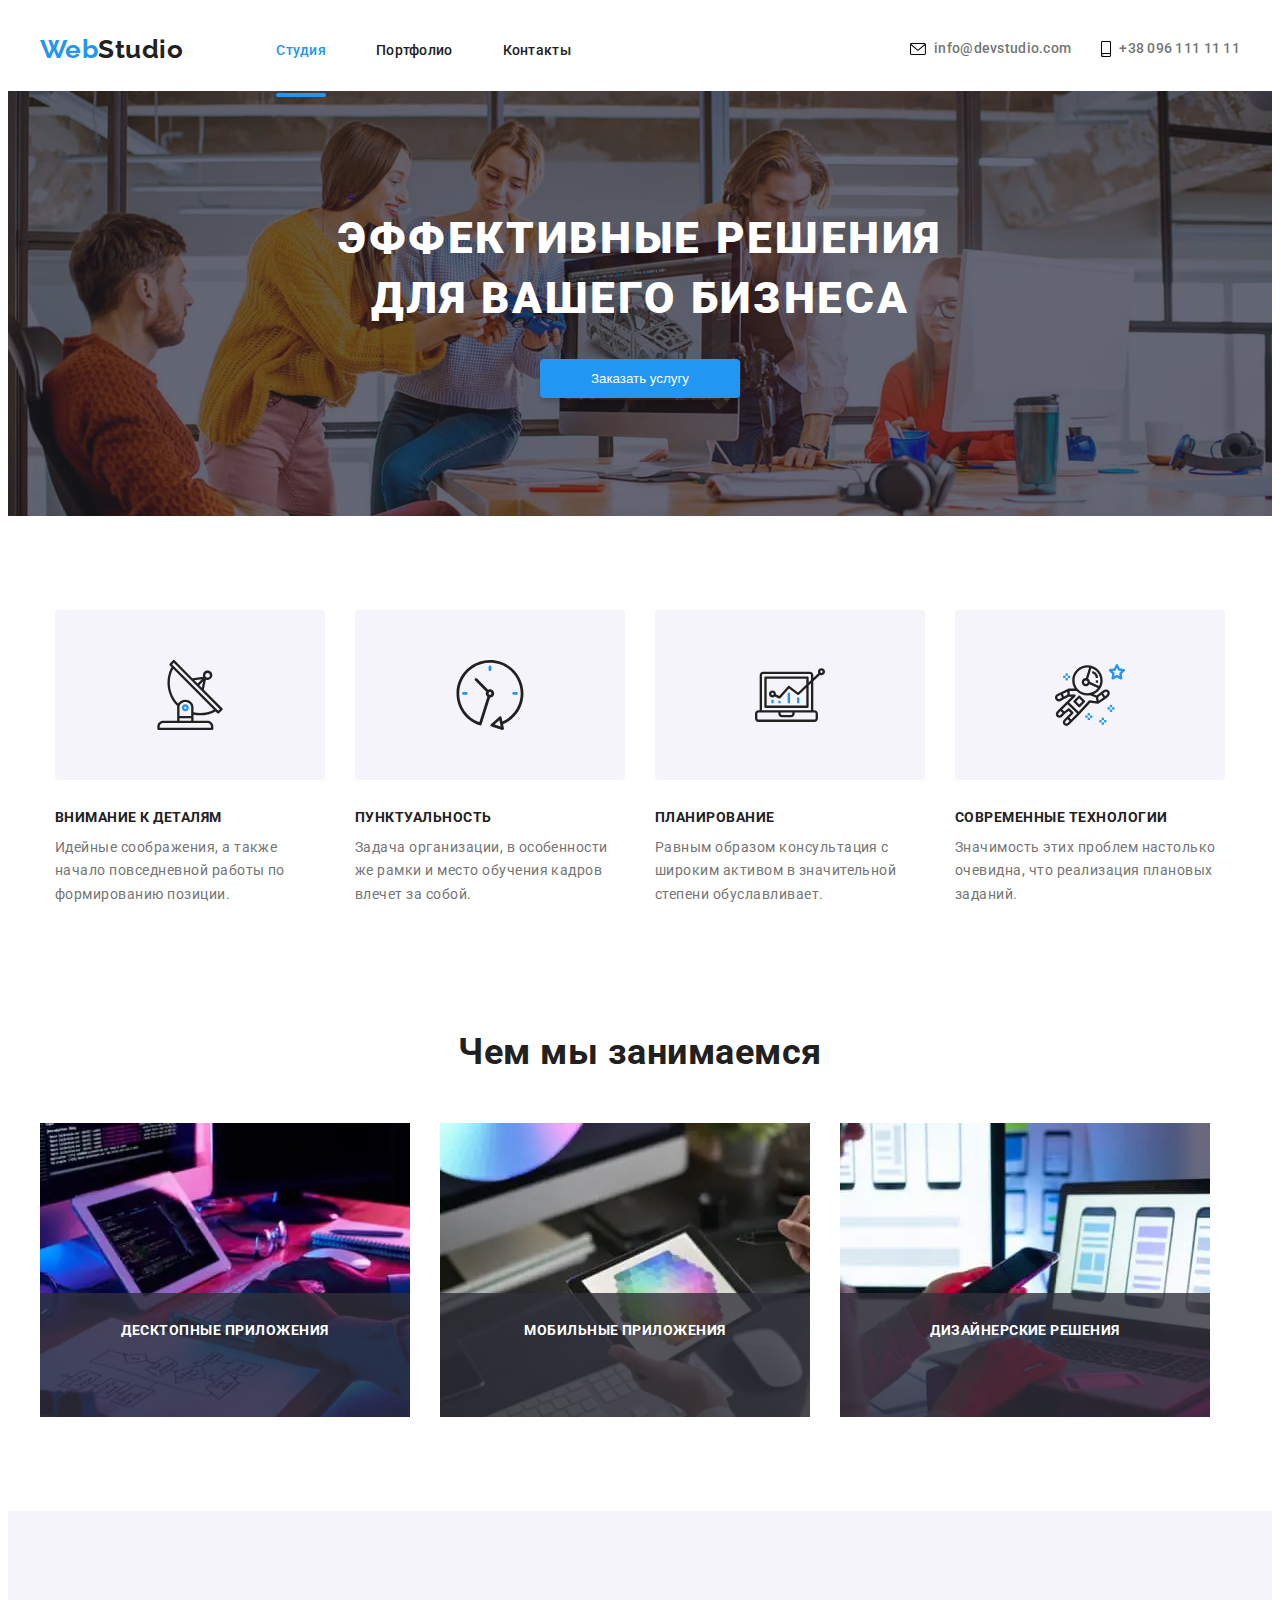
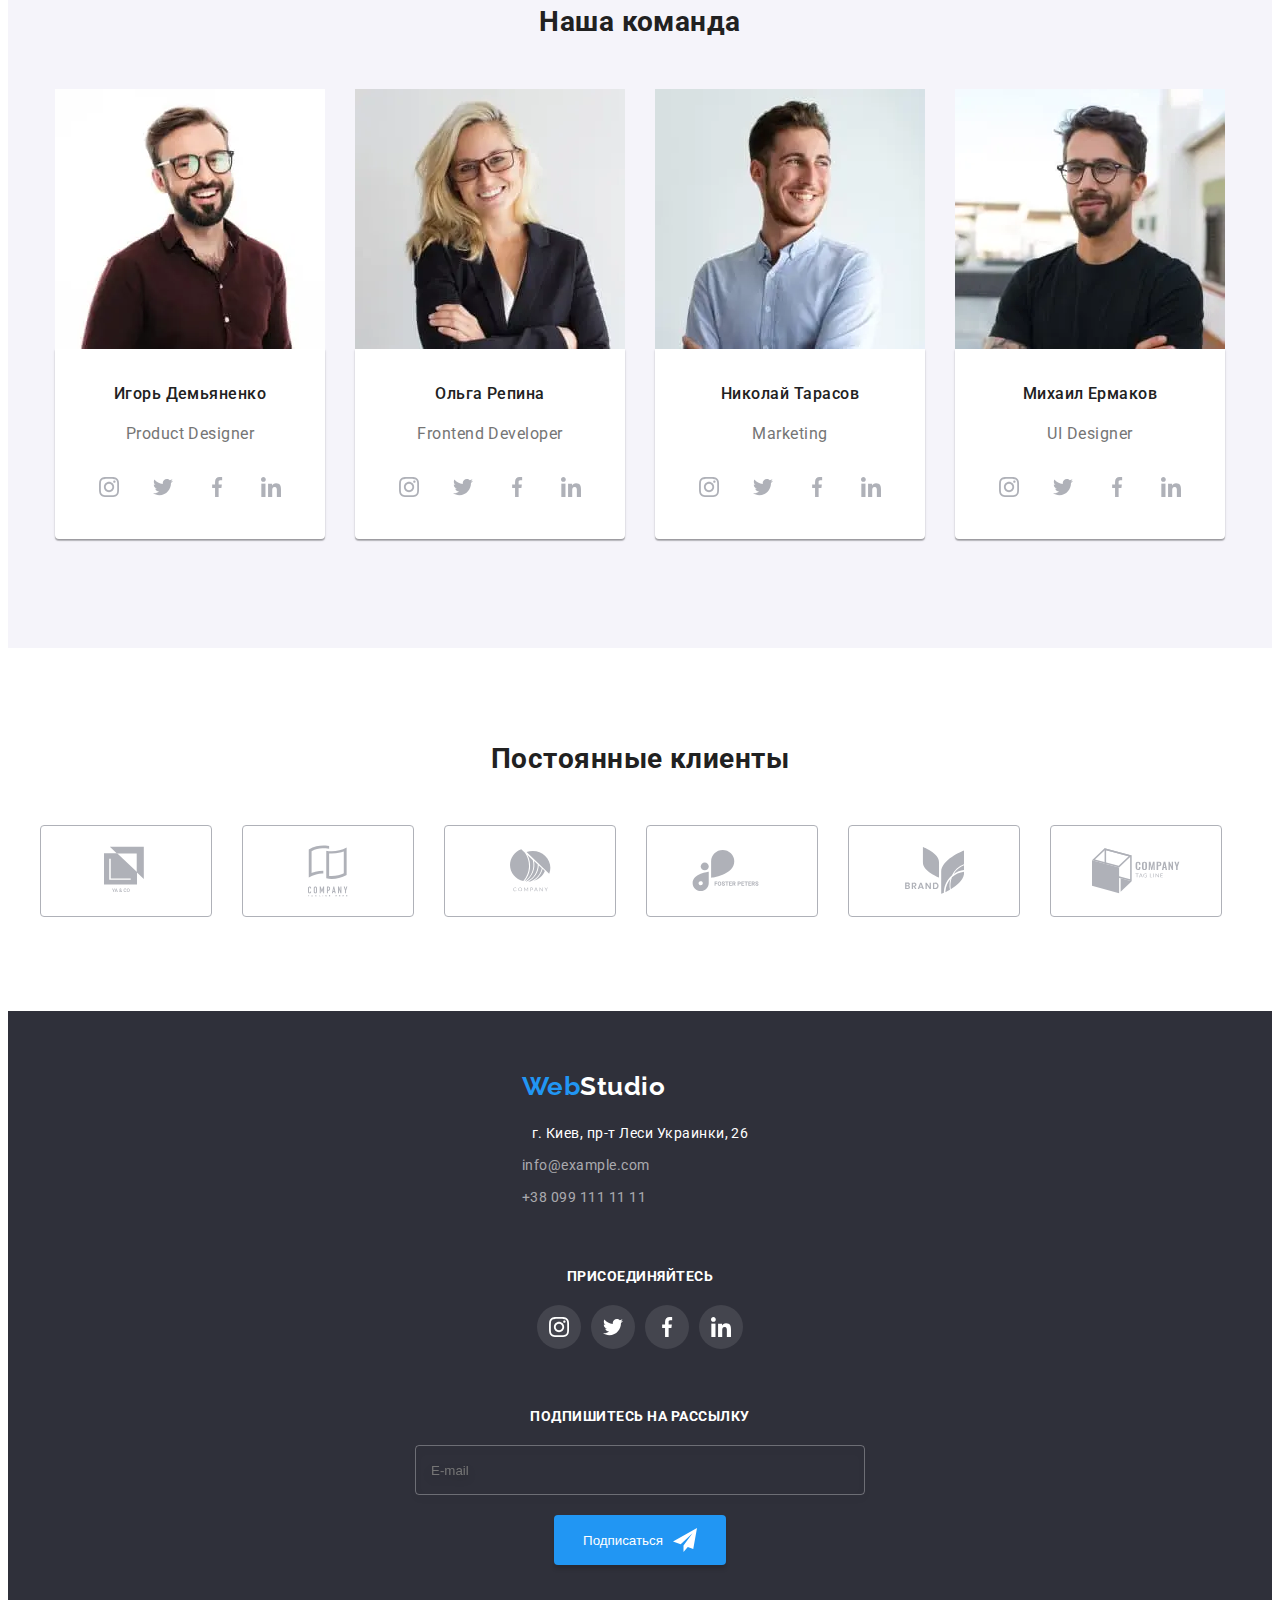
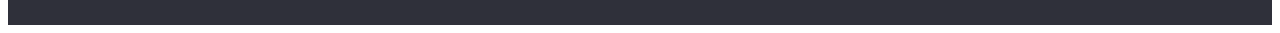
==== commit fbf2a33b: "корректировка" ====
--- a/index.html
+++ b/index.html
@@ -165,10 +165,14 @@
           <ul class="about-list list">
             <li class="about-list__item">
               <picture>
-                
+                <source srcset="./images/about-us/img.webp 1x, ./images/about-us/img@2x.webp 2x" 
+                media="(min-width: 1200px)" type="image/webp">
+                <source srcset="./images/about-us/img.jpg 1x, ./images/about-us/img@2x.jpg 2x"
+                media="(min-width: 1200px)">
               <img
           src="./images/img.jpg"
-          alt="человек печатает на клавиатуре"
+          alt="человек печатает на клавиатуре" width="370"
+          height="294"
           />
           </picture>
           <div class="overlay-action">
@@ -178,11 +182,17 @@
           </div>
             </li>
             <li class="about-list__item">
+              <picture>
+                <source srcset="./images/about-us/img2.webp 1x, ./images/about-us/img2@2x.webp 2x" 
+                media="(min-width: 1200px)" type="image/webp">
+                <source srcset="./images/about-us/img2.jpg 1x, ./images/about-us/img2@2x.jpg 2x" 
+                media="(min-width: 1200px)">
               <img
           src="./images/img1.jpg"
           alt="человек сопрягает телефон и ноутбук"
           width="370"
           height="294"/>
+          </picture>
           <div class="overlay-action">
             <p class="overlay-action__text">
               Мобильные приложения
@@ -190,11 +200,17 @@
           </div>
             </li>
             <li class="about-list__item">
+              <picture>
+                <source srcset="./images/about-us/img3.webp 1x, ./images/about-us/img3@2x.webp 2x" 
+                media="(min-width: 1200px)" type="image/webp">
+                <source srcset="./images/about-us/img3.jpg 1x, ./images/about-us/img3@2x.jpg 2x"
+                media="(min-width: 1200px)">
               <img
           src="./images/img2.jpg"
           alt="изображение на планшете"
           width="370"
           height="294"/>
+          </picture>
           <div class="overlay-action">
             <p class="overlay-action__text">
               Дизайнерские решения
@@ -205,13 +221,28 @@
         </div>
       </section>
       <!--Наша команда-->
-      <!--<section class="our-team">
+      <section class="our-team">
         <div class="container">
           <h2 class="team-title">Наша команда</h2>
           <ul class="team-members list">
 
             <li class="team-members__item">
-              <img src="./images/team/demyanenko.jpg" alt="Игорь Демьяненко" width="270" height="260" />
+              <picture>
+                <source srcset="./images/our-team/demyanenko-desktop.webp 1x, ./images/our-team/demyanenko-desktop@2x.webp 2x"
+                  type="image/webp" media="(min-width: 1200px)">
+                <source srcset="./images/our-team/demyanenko-desktop.jpg 1x, ./images/our-team/demyanenko-desktop@2x.jpg 2x"
+                  media="(min-width: 1200px)">
+
+                <source srcset="./images/our-team/demyanenko-tablet.webp 1x, ./images/our-team/demyanenko-tablet@2x.webp 2x"
+                    type="image/webp" media="(min-width: 768px)">
+                <source srcset="./images/our-team/demyanenko-tablet.jpg 1x, ./images/our-team/demyanenko-tablet@2x.jpg 2x"
+                    media="(min-width: 768px)">
+
+                <source srcset="./images/our-team/demyanenko-mobile.webp 1x, ./images/our-team/demyanenko-mobile@2x.webp 2x" type="image/webp">
+                <source srcset="./images/our-team/demyanenko-mobile.jpg 1x, ./images/our-team/demyanenko-mobile@2x.jpg 2x">
+                    
+              <img src="./images/team/demyanenko.jpg" alt="Игорь Демьяненко" />
+              </picture>
               <div class="team-list">
                 <h3 class="team-list__name">Игорь Демьяненко</h3>
                 <p lang="en" class="team-list__proffesion">Product Designer</p>
@@ -250,7 +281,24 @@
         
           
             <li class="team-members__item">
-              <img src="./images/team/repina.jpg" alt="Ольга Репина" width="270" height="260" />
+              <picture>
+              <source srcset="./images/our-team/repina-desktop.webp 1x, ./images/our-team/repina-desktop@2x.webp 2x"
+              type="image/webp" media="(min-width: 1200px)">
+              <source srcset="./images/our-team/repina-desktop.jpg 1x, ./images/our-team/repina-desktop@2x.jpg 2x"
+                media="(min-width: 1200px)">
+              
+              <source srcset="./images/our-team/repina-tablet.webp 1x, ./images/our-team/repina-tablet@2x.webp 2x"
+                type="image/webp" media="(min-width: 768px)">
+              <source srcset="./images/our-team/repina-tablet.jpg 1x, ./images/our-team/repina-tablet@2x.jpg 2x"
+                media="(min-width: 768px)">
+
+                <source srcset="./images/our-team/repina-mobile.webp 1x, ./images/our-team/repina-mobile@2x.webp 2x"
+                  type="image/webp">
+                <source srcset="./images/our-team/repina-mobile.jpg 1x, ./images/our-team/repina-mobile@2x.jpg 2x">
+
+              <img src="./images/team/repina.jpg" alt="Ольга Репина"/>
+            </picture>
+             
               <div class="team-list">
                 <h3 class="team-list__name">Ольга Репина</h3>
                 <p lang="en" class="team-list__proffesion">Frontend Developer</p>
@@ -288,7 +336,24 @@
             </li>
           
             <li class="team-members__item">
-              <img src="./images/team/tarasov.jpg" alt="Николай Тарасов" width="270" height="260" />
+              <picture>
+                <source srcset="./images/our-team/tarasov-desktop.webp 1x, ./images/our-team/tarasov-desktop@2x.webp 2x"
+                  type="image/webp" media="(min-width: 1200px)">
+                <source srcset="./images/our-team/tarasov-desktop.jpg 1x, ./images/our-team/tarasov-desktop@2x.jpg 2x"
+                  media="(min-width: 1200px)">
+              
+                <source srcset="./images/our-team/tarasov-tablet.webp 1x, ./images/our-team/tarasov-tablet@2x.webp 2x" type="image/webp"
+                  media="(min-width: 768px)">
+                <source srcset="./images/our-team/tarasov-tablet.jpg 1x, ./images/our-team/tarasov-tablet@2x.jpg 2x"
+                  media="(min-width: 768px)">
+              
+                <source srcset="./images/our-team/tarasov-mobile.webp 1x, ./images/our-team/tarasov-mobile@2x.webp 2x"
+                  type="image/webp">
+                <source srcset="./images/our-team/tarasov-mobile.jpg 1x, ./images/our-team/tarasov-mobile@2x.jpg 2x">
+
+              <img src="./images/team/tarasov.jpg" alt="Николай Тарасов" />
+             </picture>
+              
               <div class="team-list">
                 <h3 class="team-list__name">Николай Тарасов</h3>
                 <p lang="en" class="team-list__proffesion">Marketing</p>
@@ -326,7 +391,23 @@
             </li>
           
             <li class="team-members__item">
-              <img src="./images/team/ermakov.jpg" alt="Михаил Ермаков" width="270" height="260" />
+              <picture>
+                <source srcset="./images/our-team/ermakov-desktop.webp 1x, ./images/our-team/ermakov-desktop@2x.webp 2x"
+                  type="image/webp" media="(min-width: 1200px)">
+                <source srcset="./images/our-team/ermakov-desktop.jpg 1x, ./images/our-team/ermakov-desktop@2x.jpg 2x"
+                  media="(min-width: 1200px)">
+              
+                <source srcset="./images/our-team/ermakov-tablet.webp 1x, ./images/our-team/ermakov-tablet@2x.webp 2x"
+                  type="image/webp" media="(min-width: 768px)">
+                <source srcset="./images/our-team/ermakov-tablet.jpg 1x, ./images/our-team/ermakov-tablet@2x.jpg 2x"
+                  media="(min-width: 768px)">
+              
+                <source srcset="./images/our-team/ermakov-mobile.webp 1x, ./images/our-team/ermakov-mobile@2x.webp 2x"
+                  type="image/webp">
+                <source srcset="./images/our-team/ermakov-mobile.jpg 1x, ./images/our-team/ermakov-mobile@2x.jpg 2x">
+                
+              <img src="./images/team/ermakov.jpg" alt="Михаил Ермаков"/>
+              </picture>
               <div class="team-list">
                 <h3 class="team-list__name">Михаил Ермаков</h3>
                 <p lang="en" class="team-list__proffesion">UI Designer</p>
@@ -364,9 +445,9 @@
             </li>
           </ul>
         </div>
-      </section>-->
+      </section>
       <!--Наши клиенты-->
-      <!--<section class="clients">
+      <section class="clients">
         <div class="container">
         <h2 class="team-title">Постоянные клиенты</h2>
         <ul class="clients-list list">
@@ -414,15 +495,15 @@
           </li>
         </ul>
         </div>
-      </section>-->
+      </section>
       
     </main>
 
     <!---Футер-->
-    <!--<footer class="footer">
+    <footer class="footer">
       <div class="container">
         <div class="left-parts">
-      <a href="./index.html" class="logo logo__dark-theme">
+      <a href="./index.html" class="logo logo__dark-theme link">
         <span class="logo__accent-text">Web</span>Studio
       </a>
       <address class="address-main">
@@ -476,7 +557,7 @@
             </li>
         
         <div class="footer-form-all">
-          <p class="footer-form-title">Подпишитесь на рассылку</p>
+          <p class="wraper-title">Подпишитесь на рассылку</p>
           <form class="footer-form">
             <input class="footer-form__input" type="email" name="mail" id="mail" placeholder="E-mail" />
             <button class="footer-button" type="submit">Подписаться
@@ -490,7 +571,7 @@
       </div>
       </div>
       
-    </footer>-->
+    </footer>
     <!--Модальное окно-->
     <!--<div class="backdrop is-hidden" data-modal>
       <div class="modal">
--- a/css/main.min.css
+++ b/css/main.min.css
@@ -1,2 +1,2 @@
-:root{--primary-text-color: #757575;--title-text-color: #212121;--accent-color: #2196f3;--secondary-text-color: #ffffff;--main-font: Roboto, sans-serif;--secondary-font: Raleway, sans-serif;--section-pad-top: 94px;--section-pad-bott: 94px;--timing-function: cubic-bezier(0.4, 0, 0.2, 1)}.visually-hidden{position:absolute !important;clip:rect(1px 1px 1px 1px);clip:rect(1px, 1px, 1px, 1px);padding:0 !important;border:0 !important;height:1px !important;width:1px !important;overflow:hidden}body{background-color:#ffffff;color:var(--primary-text-color);font-family:var(--main-font);letter-spacing:0.03em}.list{list-style:none}.link{text-decoration:none}h1,h2,h3,h4,h5,h6,p{margin:0}ul,ol{margin:0;padding:0}img{display:block}.container{padding-left:15px;padding-right:15px;margin:0 auto}.header .container{display:-webkit-box;display:-ms-flexbox;display:flex;-webkit-box-align:center;-ms-flex-align:center;align-items:center;-webkit-box-pack:justify;-ms-flex-pack:justify;justify-content:space-between}@media screen and (min-width: 480px){.container{width:480px;margin:0 auto}}@media screen and (min-width: 768px){.container{width:768px}}@media screen and (min-width: 1200px){.container{width:1200px}}.header{padding-top:16px;padding-bottom:16px}.contact-list{display:none}.menu{display:none}@media screen and (min-width: 768px){.burger-btn{display:none}.mobile-menu{display:none}.nav-information{display:-webkit-box;display:-ms-flexbox;display:flex;-webkit-box-align:center;-ms-flex-align:center;align-items:center}.menu{display:-webkit-box;display:-ms-flexbox;display:flex;margin-right:84px}.menu__item:not(:last-child){margin-right:50px}.menu__link{font-weight:500;font-size:14px;line-height:1.14;letter-spacing:0.02em;color:var(--title-text-color)}.menu .link.current{color:var(--accent-color)}.current{position:relative;padding-bottom:39px}.current::after{content:"";display:block;width:100%;height:4px;background-color:var(--accent-color);position:absolute;left:0;bottom:0;border-radius:2px;-webkit-transition:opacity 250ms var(--timing-function);transition:opacity 250ms var(--timing-function)}.contact-list{display:-webkit-box;display:-ms-flexbox;display:flex;-webkit-box-orient:vertical;-webkit-box-direction:normal;-ms-flex-direction:column;flex-direction:column}.contact-list__link{display:-webkit-box;display:-ms-flexbox;display:flex;-webkit-box-align:center;-ms-flex-align:center;align-items:center;color:var(--primary-text-color);font-weight:500;font-size:12px;line-height:1.17;letter-spacing:0.02em}.contact-list__link:hover,.contact-list__link:focus{color:var(--accent-color)}.contact-list__icon-mail{width:14px;height:10px;margin-right:8px}.contact-list__icon-phone{width:10px;height:14px;margin-right:8px}}@media screen and (min-width: 1200px){.contact-list__link{font-size:14px;line-height:1.14}.contact-list{-webkit-box-orient:horizontal;-webkit-box-direction:normal;-ms-flex-direction:row;flex-direction:row;-webkit-box-align:center;-ms-flex-align:center;align-items:center;margin-left:auto}.contact-list__item{-webkit-transition:fill 250ms var(--timing-function);transition:fill 250ms var(--timing-function)}.contact-list__item:not(:last-child){margin-right:30px}.contact-list__item:hover,.contact-list__item:focus{fill:var(--accent-color)}.contact-list__icon-mail{width:16px;height:12px}.contact-list__icon-phone{width:10px;height:16px}}.hero{padding-top:118px;padding-bottom:118px;background-color:#555555;background-image:-webkit-gradient(linear, left top, left bottom, from(rgba(47,48,58,0.4)), to(rgba(47,48,58,0.4))),url(../../images/bg/header-img-mobile.jpg);background-image:linear-gradient(rgba(47,48,58,0.4), rgba(47,48,58,0.4)),url(../../images/bg/header-img-mobile.jpg);background-repeat:no-repeat;background-size:cover;max-width:1600px;margin:0 auto}@media (min-device-pixel-ratio: 2), (-webkit-min-device-pixel-ratio: 2), (min-resolution: 192dpi), (min-resolution: 2dppx){.hero{background-color:#555555;background-image:-webkit-gradient(linear, left top, left bottom, from(rgba(47,48,58,0.4)), to(rgba(47,48,58,0.4))),url(../../images/bg/header-img-mobile@2x.jpg);background-image:linear-gradient(rgba(47,48,58,0.4), rgba(47,48,58,0.4)),url(../../images/bg/header-img-mobile@2x.jpg)}}.hero-title{color:var(--secondary-text-color);font-weight:900;font-size:26px;line-height:1.62;text-align:center;letter-spacing:0.06em;text-transform:uppercase;padding-left:30px;padding-right:30px;margin-bottom:30px}@media screen and (min-width: 768px){.hero{padding-top:200px;padding-bottom:200px;background-color:#555555;background-image:-webkit-gradient(linear, left top, left bottom, from(rgba(47,48,58,0.4)), to(rgba(47,48,58,0.4))),url(../../images/bg/header-img-tablet.jpg);background-image:linear-gradient(rgba(47,48,58,0.4), rgba(47,48,58,0.4)),url(../../images/bg/header-img-tablet.jpg);background-repeat:no-repeat;background-size:cover;max-width:1600px;margin:0 auto}}@media screen and (min-width: 768px) and (min-device-pixel-ratio: 2), screen and (min-width: 768px) and (-webkit-min-device-pixel-ratio: 2), screen and (min-width: 768px) and (min-resolution: 192dpi), screen and (min-width: 768px) and (min-resolution: 2dppx){.hero{background-image:-webkit-gradient(linear, left top, left bottom, from(rgba(47,48,58,0.4)), to(rgba(47,48,58,0.4))),url(../../images/bg/header-img-tablet@2x.jpg);background-image:linear-gradient(rgba(47,48,58,0.4), rgba(47,48,58,0.4)),url(../../images/bg/header-img-tablet@2x.jpg)}}@media screen and (min-width: 768px){.hero-title{padding-left:189px;padding-right:189px}}@media screen and (min-width: 1200px){.hero{padding-top:118px;padding-bottom:118px;background-color:#555555;background-image:-webkit-gradient(linear, left top, left bottom, from(rgba(47,48,58,0.4)), to(rgba(47,48,58,0.4))),url(../../images/bg/header-img-desktop.jpg);background-image:linear-gradient(rgba(47,48,58,0.4), rgba(47,48,58,0.4)),url(../../images/bg/header-img-desktop.jpg);background-repeat:no-repeat;background-size:cover;max-width:1600px;margin:0 auto}}@media screen and (min-width: 1200px) and (min-device-pixel-ratio: 2), screen and (min-width: 1200px) and (-webkit-min-device-pixel-ratio: 2), screen and (min-width: 1200px) and (min-resolution: 192dpi), screen and (min-width: 1200px) and (min-resolution: 2dppx){.hero{background-color:#555555;background-image:-webkit-gradient(linear, left top, left bottom, from(rgba(47,48,58,0.4)), to(rgba(47,48,58,0.4))),url(../../images/bg/header-img-desktop@2x.jpg);background-image:linear-gradient(rgba(47,48,58,0.4), rgba(47,48,58,0.4)),url(../../images/bg/header-img-desktop@2x.jpg)}}@media screen and (min-width: 1200px){.hero-title{font-size:44px;line-height:1.36;padding-left:252px;padding-right:252px}}.footer{background-color:#2f303a;padding-top:60px;padding-bottom:60px}.address-main{font-style:normal}.address{margin-top:20px}.address__title{color:var(--secondary-text-color);font-size:14px;line-height:1.71}.address__info{color:rgba(255,255,255,0.6);font-size:14px;line-height:1.71;-webkit-transition:color 250ms var(--timing-function);transition:color 250ms var(--timing-function)}.address__info:focus,.address__info:hover{color:var(--accent-color)}.address__item:not(:last-child){padding-bottom:9px}.left-parts{margin-right:70px}.wraper-title{margin-bottom:20px;font-weight:700;font-size:14px;line-height:1.14;letter-spacing:0.03em;text-transform:uppercase;color:#ffffff}.footer .social-list__link{-webkit-box-sizing:border-box;box-sizing:border-box;border-radius:50px;background:rgba(255,255,255,0.1);height:44px;width:44px}.footer .social-list__item:not(:last-child){margin-right:10px}.footer .social-list__icon{fill:var(--secondary-text-color)}.footer-wraper{margin-right:93px}.footer-form{display:-webkit-box;display:-ms-flexbox;display:flex;-webkit-box-pack:center;-ms-flex-pack:center;justify-content:center;-webkit-box-align:center;-ms-flex-align:center;align-items:center}.footer-form-title{font-weight:700;font-size:14px;line-height:1.14;text-transform:uppercase;color:var(--secondary-text-color);margin-bottom:20px}.footer-button{display:-webkit-box;display:-ms-flexbox;display:flex;-webkit-box-pack:center;-ms-flex-pack:center;justify-content:center;-webkit-box-align:center;-ms-flex-align:center;align-items:center;color:var(--secondary-text-color);height:50px;background:var(--accent-color);-webkit-box-shadow:0px 4px 4px rgba(0,0,0,0.15);box-shadow:0px 4px 4px rgba(0,0,0,0.15);border-radius:4px;padding:10px 29px;border:transparent;cursor:pointer}.footer-button__icon{margin-left:10px;fill:var(--secondary-text-color)}.footer-form__input{height:50px;background-color:transparent;border:1px solid rgba(255,255,255,0.3);-webkit-box-sizing:border-box;box-sizing:border-box;-webkit-filter:drop-shadow(0px 4px 4px rgba(0,0,0,0.15));filter:drop-shadow(0px 4px 4px rgba(0,0,0,0.15));outline:none;border-radius:4px;padding-top:15px;padding-bottom:15px;margin-right:15px;min-width:358px;color:var(--secondary-text-color);padding:16px 15px}.logo{font-family:var(--secondary-font);font-weight:700;font-size:24px;line-height:1.17;color:var(--title-text-color)}.logo__accent-text{color:var(--accent-color)}@media screen and (min-width: 768px){.logo{margin-right:88px}}@media screen and (min-width: 1200px){.logo{font-weight:700;font-size:26px;line-height:1.19;margin-right:93px}}.mobile-menu{position:fixed;top:0;left:50%;width:100vw;max-width:480px;height:100vh;padding:48px 40px;background-color:bisque;-webkit-transform:translateY(-100%) translateX(-50%);transform:translateY(-100%) translateX(-50%);-webkit-transition:-webkit-transform 250ms var(--timing-function);transition:-webkit-transform 250ms var(--timing-function);transition:transform 250ms var(--timing-function);transition:transform 250ms var(--timing-function), -webkit-transform 250ms var(--timing-function);opacity:0}.is-open{-webkit-transform:translateY(0) translateX(-50%);transform:translateY(0) translateX(-50%);opacity:1}.burger-btn,.mobile-menu-close-btn{background-color:transparent;border:none;padding:0}.mobile-menu-close-btn{position:absolute;top:10px;right:15px;cursor:pointer}.mobile-menu-close-btn:hover,.mobile-menu-close-btn:focus{fill:var(--accent-color)}.mobile-menu-close-icon{width:40px;height:40px}.burger-btn__icon{width:40px;height:40px}.mobile-menu__link{font-weight:500;font-size:40px;line-height:1.18;letter-spacing:0.02em;color:var(--title-text-color)}.mobile-menu__link:hover,.mobile-menu__link:focus{color:var(--accent-color)}.mobile-menu__item:not(:last-child){margin-bottom:32px}.mobile-menu__list{margin-bottom:302px}.contact-menu{margin-bottom:64px}.contact-menu__item-phone{margin-bottom:32px}.contact-menu_link-tel{font-weight:500;font-size:34px;line-height:1.18;letter-spacing:0.02em;color:var(--accent-color)}.contact-menu_link-mail{font-weight:500;font-size:24px;line-height:1.17;letter-spacing:0.02em;color:var(--primary-text-color)}.menu-social{display:-webkit-box;display:-ms-flexbox;display:flex;-webkit-box-align:center;-ms-flex-align:center;align-items:center}.menu-social__link{font-weight:500;font-size:18px;line-height:1.22;letter-spacing:0.02em;color:var(--accent-color)}.menu-social__list:not(:last-child){margin-right:20px}.modal-button{display:block;margin-left:auto;margin-right:auto;color:var(--secondary-text-color);background-color:var(--accent-color);-webkit-box-shadow:0px 4px 4px rgba(0,0,0,0.15);box-shadow:0px 4px 4px rgba(0,0,0,0.15);border-color:transparent;cursor:pointer;min-width:200px;padding:10px 32px;border-radius:4px}.features-section{padding-top:60px;margin:0 auto}.visually-list{background:#f5f4fa;border-radius:4px;-webkit-box-align:center;-ms-flex-align:center;align-items:center;height:120px;margin-bottom:30px;padding:25px 0}.features__title{text-align:center;color:var(--title-text-color);font-weight:700;font-size:14px;line-height:1.14;text-transform:uppercase;margin-bottom:10px}.features__text{font-size:14px;line-height:1.71;min-width:270px;margin-bottom:30px}.visually-list__icon{margin:0 auto}@media screen and (min-width: 768px){.features{display:-webkit-box;display:-ms-flexbox;display:flex;-ms-flex-wrap:wrap;flex-wrap:wrap;-webkit-box-pack:center;-ms-flex-pack:center;justify-content:center;margin:-15px}.features__item{margin:15px;width:calc((768px - 4 * 15px) / 2)}.features__title{text-align:left}}@media screen and (min-width: 1200px){.features__item{width:calc((1200px - 8 * 15px) / 4)}}@media screen and (max-width: 1199px){.about-us{display:none}}@media screen and (min-width: 1200px){.about-us{padding-top:47px;padding-bottom:var(--section-pad-bott)}.about-title{color:var(--title-text-color);font-weight:700;font-size:36px;line-height:1.17;text-align:center;margin-bottom:50px}.about-list{display:-webkit-box;display:-ms-flexbox;display:flex;-ms-flex-wrap:wrap;flex-wrap:wrap;margin-left:-30px;margin-top:-30px}.about-list__item{position:relative;margin-left:30px;margin-top:30px;-ms-flex-preferred-size:calc(100% / 3 -30px);flex-basis:calc(100% / 3 -30px)}.overlay-action{position:absolute;background-color:rgba(47,48,58,0.8);width:100%;height:70px;left:0;bottom:0;padding-top:27px;padding-bottom:27px}.overlay-action__text{font-weight:700;font-size:14px;line-height:1.43;text-align:center;text-transform:uppercase;color:#ffffff}}.social-list{display:-webkit-box;display:-ms-flexbox;display:flex;-webkit-box-align:center;-ms-flex-align:center;align-items:center;-webkit-box-pack:justify;-ms-flex-pack:justify;justify-content:space-between}.our-team .social-list{padding-left:32px;padding-right:32px}.social-list__link{display:-webkit-box;display:-ms-flexbox;display:flex;-webkit-box-pack:center;-ms-flex-pack:center;justify-content:center;-webkit-box-align:center;-ms-flex-align:center;align-items:center;-webkit-transition:background-color 250ms var(--timing-function);transition:background-color 250ms var(--timing-function)}.our-team .social-list__link{width:44px;height:44px;border-radius:50%;background-color:#ffffff}.social-list__link:hover,.social-list__link:focus{background-color:var(--accent-color)}.social-list__icon{width:20px;height:20px;fill:#afb1b8;-webkit-transition:fill 250ms var(--timing-function);transition:fill 250ms var(--timing-function)}.social-list__link:hover .social-list__icon,.social-list__link:focus .social-list__icon{fill:#ffffff}.our-team{background-color:#f5f4fa;padding-top:var(--section-pad-top);padding-bottom:var(--section-pad-bott)}.team-members{display:-webkit-box;display:-ms-flexbox;display:flex;-ms-flex-wrap:wrap;flex-wrap:wrap;margin-left:-30px;margin-top:-30px}.team-members__item{margin-left:30px;margin-top:30px;-ms-flex-preferred-size:calc(100% / 3 -30px);flex-basis:calc(100% / 3 -30px)}.team-title{color:var(--title-text-color);font-weight:700;font-size:36px;line-height:1.17;text-align:center;margin-bottom:50px}.team-list{padding-top:30px;padding-bottom:30px;background-color:#ffffff;-webkit-box-shadow:0px 1px 3px rgba(0,0,0,0.12),0px 1px 1px rgba(0,0,0,0.14),0px 2px 1px rgba(0,0,0,0.2);box-shadow:0px 1px 3px rgba(0,0,0,0.12),0px 1px 1px rgba(0,0,0,0.14),0px 2px 1px rgba(0,0,0,0.2);border-radius:0px 0px 4px 4px}.team-list__name{color:var(--title-text-color);font-weight:500;font-size:16px;line-height:1.88;text-align:center;margin-bottom:10px}.team-list__proffesion{font-size:16px;line-height:1.88;text-align:center;margin-bottom:16px}.clients{padding-top:94px;padding-bottom:94px}.clients-list{display:-webkit-box;display:-ms-flexbox;display:flex;-webkit-box-align:center;-ms-flex-align:center;align-items:center;-webkit-box-pack:justify;-ms-flex-pack:justify;justify-content:space-between}.clients-list__link{display:-webkit-box;display:-ms-flexbox;display:flex;-webkit-box-pack:center;-ms-flex-pack:center;justify-content:center;-webkit-box-align:center;-ms-flex-align:center;align-items:center;width:170px;height:90px;border:1px solid #afb1b8;-webkit-box-sizing:border-box;box-sizing:border-box;border-radius:4px;background-color:#ffffff;-webkit-transition:border 250ms var(--timing-function);transition:border 250ms var(--timing-function)}.clients-list__link:hover,.clients-list__link:focus{border:1px solid var(--accent-color)}.clients-list__item{margin-right:30px}.clients-list__icon{fill:#afb1b8;-webkit-transition:fill 250ms var(--timing-function);transition:fill 250ms var(--timing-function)}.clients-list__link:hover .clients-list__icon,.clients-list__link:focus .clients-list__icon{fill:var(--accent-color)}.backdrop{position:fixed;top:0;left:0;width:100%;height:100%;background-color:rgba(0,0,0,0.2);-webkit-transition:all 250ms var(--timing-function);transition:all 250ms var(--timing-function)}.backdrop.is-hidden{opacity:0;visibility:hidden;pointer-events:none}.modal{position:absolute;top:50%;left:50%;-webkit-transform:translate(-50%, -50%);transform:translate(-50%, -50%);min-height:581px;min-width:528px;background-color:var(--secondary-text-color);-webkit-box-shadow:0px 1px 3px rgba(0,0,0,0.12),0px 1px 1px rgba(0,0,0,0.14),0px 2px 1px rgba(0,0,0,0.2);box-shadow:0px 1px 3px rgba(0,0,0,0.12),0px 1px 1px rgba(0,0,0,0.14),0px 2px 1px rgba(0,0,0,0.2);border-radius:4px;padding:40px}.modal__close-button{position:absolute;top:8px;right:8px;width:30px;height:30px;background:#ffffff;border-radius:50%;border:1px solid rgba(0,0,0,0.1);cursor:pointer}.modal__close-icon{width:11px;height:11px}.form-title{font-weight:700;font-size:20px;line-height:1.15;text-align:center;margin-bottom:12px}.form{display:-webkit-box;display:-ms-flexbox;display:flex;-webkit-box-orient:vertical;-webkit-box-direction:normal;-ms-flex-direction:column;flex-direction:column}.form-field__all{display:block;position:relative;margin-top:4px}.form-field__form-input{width:100%;height:40px;border:1px solid rgba(33,33,33,0.2);-webkit-box-sizing:border-box;box-sizing:border-box;border-radius:4px;cursor:pointer;padding-left:42px;-webkit-transition:border-color 250ms var(--timing-function);transition:border-color 250ms var(--timing-function)}.form-field__form-input:focus{border-color:var(--accent-color);outline:none}.form-field__icon{position:absolute;top:50%;left:12px;-webkit-transform:translateY(-50%);transform:translateY(-50%);-webkit-transition:fill 250ms var(--timing-function);transition:fill 250ms var(--timing-function)}.form-field__form-input:focus+.form-field__icon{fill:var(--accent-color)}.form-field{margin-bottom:10px}.form-field__title-area{width:100%;resize:none;height:120px;font-size:14px;line-height:1.71;padding:12px 16px;border:1px solid rgba(33,33,33,0.2);-webkit-box-sizing:border-box;box-sizing:border-box;border-radius:4px;-webkit-transition:border-color 250ms var(--timing-function);transition:border-color 250ms var(--timing-function);margin-top:4px}.form-field__title-area::-webkit-input-placeholder{font-size:12px;line-height:1.67;letter-spacing:0.01em;color:rgba(117,117,117,0.5)}.form-field__title-area:-ms-input-placeholder{font-size:12px;line-height:1.67;letter-spacing:0.01em;color:rgba(117,117,117,0.5)}.form-field__title-area::-ms-input-placeholder{font-size:12px;line-height:1.67;letter-spacing:0.01em;color:rgba(117,117,117,0.5)}.form-field__title-area::placeholder{font-size:12px;line-height:1.67;letter-spacing:0.01em;color:rgba(117,117,117,0.5)}.form-field__title-area:focus{border-color:var(--accent-color);outline:none}.form-label-agree{display:-webkit-box;display:-ms-flexbox;display:flex;-webkit-box-align:center;-ms-flex-align:center;align-items:center;font-size:14px;line-height:1.71}.form-label-agree::before{display:block;content:"";width:16px;height:15px;cursor:pointer;background-image:url(/images/agree-form.svg);margin-left:13px;margin-right:8px}.form-input-checkbox:checked+.form-label-agree::before{background-image:url(/images/icon-check-form.svg);background-color:var(--accent-color);border-radius:4px}.checkbox{margin-top:15px}.form-link{color:var(--accent-color);font-size:14px;line-height:1.71}.buttom-input{-ms-flex-item-align:center;-ms-grid-row-align:center;align-self:center;background:#2196f3;-webkit-box-shadow:0px 4px 4px rgba(0,0,0,0.15);box-shadow:0px 4px 4px rgba(0,0,0,0.15);border-radius:4px;border:transparent;padding:10px 56px;cursor:pointer;font-weight:700;font-size:16px;line-height:1.87;letter-spacing:0.06em;color:#ffffff;margin-top:30px;-webkit-transition:background-color 250ms var(--timing-function);transition:background-color 250ms var(--timing-function)}.buttom-input:focus,.buttom-input:hover{background-color:#188ce8}
+:root{--primary-text-color: #757575;--title-text-color: #212121;--accent-color: #2196f3;--secondary-text-color: #ffffff;--main-font: Roboto, sans-serif;--secondary-font: Raleway, sans-serif;--section-pad-top: 94px;--section-pad-bott: 94px;--timing-function: cubic-bezier(0.4, 0, 0.2, 1)}.visually-hidden{position:absolute !important;clip:rect(1px 1px 1px 1px);clip:rect(1px, 1px, 1px, 1px);padding:0 !important;border:0 !important;height:1px !important;width:1px !important;overflow:hidden}body{background-color:#ffffff;color:var(--primary-text-color);font-family:var(--main-font);letter-spacing:0.03em}.list{list-style:none}.link{text-decoration:none}h1,h2,h3,h4,h5,h6,p{margin:0}ul,ol{margin:0;padding:0}img{display:block}.container{padding-left:15px;padding-right:15px;margin:0 auto}.header .container{display:-webkit-box;display:-ms-flexbox;display:flex;-webkit-box-align:center;-ms-flex-align:center;align-items:center;-webkit-box-pack:justify;-ms-flex-pack:justify;justify-content:space-between}@media screen and (min-width: 480px){.container{width:480px;margin:0 auto}.container .clients{display:-webkit-box;display:-ms-flexbox;display:flex}}@media screen and (min-width: 768px){.container{width:768px}}@media screen and (min-width: 1200px){.container{width:1200px}}.header{padding-top:16px;padding-bottom:16px}.contact-list{display:none}.menu{display:none}@media screen and (min-width: 768px){.burger-btn{display:none}.mobile-menu{display:none}.nav-information{display:-webkit-box;display:-ms-flexbox;display:flex;-webkit-box-align:center;-ms-flex-align:center;align-items:center}.menu{display:-webkit-box;display:-ms-flexbox;display:flex;margin-right:84px}.menu__item:not(:last-child){margin-right:50px}.menu__link{font-weight:500;font-size:14px;line-height:1.14;letter-spacing:0.02em;color:var(--title-text-color)}.menu .link.current{color:var(--accent-color)}.current{position:relative;padding-bottom:39px}.current::after{content:"";display:block;width:100%;height:4px;background-color:var(--accent-color);position:absolute;left:0;bottom:0;border-radius:2px;-webkit-transition:opacity 250ms var(--timing-function);transition:opacity 250ms var(--timing-function)}.contact-list{display:-webkit-box;display:-ms-flexbox;display:flex;-webkit-box-orient:vertical;-webkit-box-direction:normal;-ms-flex-direction:column;flex-direction:column}.contact-list__link{display:-webkit-box;display:-ms-flexbox;display:flex;-webkit-box-align:center;-ms-flex-align:center;align-items:center;color:var(--primary-text-color);font-weight:500;font-size:12px;line-height:1.17;letter-spacing:0.02em}.contact-list__link:hover,.contact-list__link:focus{color:var(--accent-color)}.contact-list__icon-mail{width:14px;height:10px;margin-right:8px}.contact-list__icon-phone{width:10px;height:14px;margin-right:8px}}@media screen and (min-width: 1200px){.header{padding-top:26px;padding-bottom:26px}.contact-list__link{font-size:14px;line-height:1.14}.contact-list{-webkit-box-orient:horizontal;-webkit-box-direction:normal;-ms-flex-direction:row;flex-direction:row;-webkit-box-align:center;-ms-flex-align:center;align-items:center;margin-left:auto}.contact-list__item{-webkit-transition:fill 250ms var(--timing-function);transition:fill 250ms var(--timing-function)}.contact-list__item:not(:last-child){margin-right:30px}.contact-list__item:hover,.contact-list__item:focus{fill:var(--accent-color)}.contact-list__icon-mail{width:16px;height:12px}.contact-list__icon-phone{width:10px;height:16px}}.hero{padding-top:118px;padding-bottom:118px;background-color:#555555;background-image:-webkit-gradient(linear, left top, left bottom, from(rgba(47,48,58,0.4)), to(rgba(47,48,58,0.4))),url(../../images/bg/header-img-mobile.jpg);background-image:linear-gradient(rgba(47,48,58,0.4), rgba(47,48,58,0.4)),url(../../images/bg/header-img-mobile.jpg);background-repeat:no-repeat;background-size:cover;max-width:1600px;margin:0 auto}@media (min-device-pixel-ratio: 2), (-webkit-min-device-pixel-ratio: 2), (min-resolution: 192dpi), (min-resolution: 2dppx){.hero{background-color:#555555;background-image:-webkit-gradient(linear, left top, left bottom, from(rgba(47,48,58,0.4)), to(rgba(47,48,58,0.4))),url(../../images/bg/header-img-mobile@2x.jpg);background-image:linear-gradient(rgba(47,48,58,0.4), rgba(47,48,58,0.4)),url(../../images/bg/header-img-mobile@2x.jpg)}}.hero-title{color:var(--secondary-text-color);font-weight:900;font-size:26px;line-height:1.62;text-align:center;letter-spacing:0.06em;text-transform:uppercase;padding-left:30px;padding-right:30px;margin-bottom:30px}@media screen and (min-width: 768px){.hero{padding-top:200px;padding-bottom:200px;background-color:#555555;background-image:-webkit-gradient(linear, left top, left bottom, from(rgba(47,48,58,0.4)), to(rgba(47,48,58,0.4))),url(../../images/bg/header-img-tablet.jpg);background-image:linear-gradient(rgba(47,48,58,0.4), rgba(47,48,58,0.4)),url(../../images/bg/header-img-tablet.jpg);background-repeat:no-repeat;background-size:cover;max-width:1600px;margin:0 auto}}@media screen and (min-width: 768px) and (min-device-pixel-ratio: 2), screen and (min-width: 768px) and (-webkit-min-device-pixel-ratio: 2), screen and (min-width: 768px) and (min-resolution: 192dpi), screen and (min-width: 768px) and (min-resolution: 2dppx){.hero{background-image:-webkit-gradient(linear, left top, left bottom, from(rgba(47,48,58,0.4)), to(rgba(47,48,58,0.4))),url(../../images/bg/header-img-tablet@2x.jpg);background-image:linear-gradient(rgba(47,48,58,0.4), rgba(47,48,58,0.4)),url(../../images/bg/header-img-tablet@2x.jpg)}}@media screen and (min-width: 768px){.hero-title{padding-left:189px;padding-right:189px}}@media screen and (min-width: 1200px){.hero{padding-top:118px;padding-bottom:118px;background-color:#555555;background-image:-webkit-gradient(linear, left top, left bottom, from(rgba(47,48,58,0.4)), to(rgba(47,48,58,0.4))),url(../../images/bg/header-img-desktop.jpg);background-image:linear-gradient(rgba(47,48,58,0.4), rgba(47,48,58,0.4)),url(../../images/bg/header-img-desktop.jpg);background-repeat:no-repeat;background-size:cover;max-width:1600px;margin:0 auto}}@media screen and (min-width: 1200px) and (min-device-pixel-ratio: 2), screen and (min-width: 1200px) and (-webkit-min-device-pixel-ratio: 2), screen and (min-width: 1200px) and (min-resolution: 192dpi), screen and (min-width: 1200px) and (min-resolution: 2dppx){.hero{background-color:#555555;background-image:-webkit-gradient(linear, left top, left bottom, from(rgba(47,48,58,0.4)), to(rgba(47,48,58,0.4))),url(../../images/bg/header-img-desktop@2x.jpg);background-image:linear-gradient(rgba(47,48,58,0.4), rgba(47,48,58,0.4)),url(../../images/bg/header-img-desktop@2x.jpg)}}@media screen and (min-width: 1200px){.hero-title{font-size:44px;line-height:1.36;padding-left:252px;padding-right:252px}}.footer{background-color:#2f303a;padding-top:60px;padding-bottom:60px}.footer .container{display:-webkit-box;display:-ms-flexbox;display:flex;-webkit-box-orient:vertical;-webkit-box-direction:normal;-ms-flex-direction:column;flex-direction:column;-webkit-box-align:center;-ms-flex-align:center;align-items:center}.footer .social-list__item:not(:last-child){margin-right:10px}.footer .social-list__icon{fill:var(--secondary-text-color)}.footer .social-list__link{-webkit-box-sizing:border-box;box-sizing:border-box;border-radius:50px;background:rgba(255,255,255,0.1);height:44px;width:44px}.address-main{font-style:normal}.address__title{font-size:14px;line-height:1.71;text-align:center;color:var(--secondary-text-color);margin-bottom:8px}.address__item:not(:last-child){margin-bottom:8px}.address__info{font-size:14px;line-height:1.71;text-align:center;color:rgba(255,255,255,0.6)}.footer-wraper{margin-top:60px;margin-bottom:60px}.wraper-title{text-align:center;font-weight:700;font-size:14px;line-height:1.14;text-transform:uppercase;color:var(--secondary-text-color);margin-bottom:20px}.footer-form__input{height:50px;background-color:transparent;border:1px solid rgba(255,255,255,0.3);-webkit-box-sizing:border-box;box-sizing:border-box;-webkit-filter:drop-shadow(0px 4px 4px rgba(0,0,0,0.15));filter:drop-shadow(0px 4px 4px rgba(0,0,0,0.15));outline:none;border-radius:4px;min-width:450px;color:var(--secondary-text-color);padding:16px 15px;margin-bottom:20px}.footer-button{display:-webkit-box;display:-ms-flexbox;display:flex;-webkit-box-pack:center;-ms-flex-pack:center;justify-content:center;-webkit-box-align:center;-ms-flex-align:center;align-items:center;color:var(--secondary-text-color);height:50px;background:var(--accent-color);-webkit-box-shadow:0px 4px 4px rgba(0,0,0,0.15);box-shadow:0px 4px 4px rgba(0,0,0,0.15);border-radius:4px;padding:10px 29px;border:transparent;cursor:pointer;margin:0 auto}.footer-button__icon{margin-left:10px;fill:var(--secondary-text-color)}@media screen and (min-width: 480px){.address-main{margin-top:20px}}.logo{font-family:var(--secondary-font);font-weight:700;font-size:24px;line-height:1.17;color:var(--title-text-color)}.logo__accent-text{color:var(--accent-color)}.logo__dark-theme{color:var(--secondary-text-color)}@media screen and (min-width: 768px){.logo{margin-right:88px}}@media screen and (min-width: 1200px){.logo{font-weight:700;font-size:26px;line-height:1.19;margin-right:93px}}.mobile-menu{position:fixed;top:0;left:50%;width:100vw;max-width:480px;height:100vh;padding:48px 40px;background-color:bisque;-webkit-transform:translateY(-100%) translateX(-50%);transform:translateY(-100%) translateX(-50%);-webkit-transition:-webkit-transform 250ms var(--timing-function);transition:-webkit-transform 250ms var(--timing-function);transition:transform 250ms var(--timing-function);transition:transform 250ms var(--timing-function), -webkit-transform 250ms var(--timing-function);opacity:0}.is-open{-webkit-transform:translateY(0) translateX(-50%);transform:translateY(0) translateX(-50%);opacity:1}.burger-btn,.mobile-menu-close-btn{background-color:transparent;border:none;padding:0}.mobile-menu-close-btn{position:absolute;top:10px;right:15px;cursor:pointer}.mobile-menu-close-btn:hover,.mobile-menu-close-btn:focus{fill:var(--accent-color)}.mobile-menu-close-icon{width:40px;height:40px}.burger-btn__icon{width:40px;height:40px}.mobile-menu__link{font-weight:500;font-size:40px;line-height:1.18;letter-spacing:0.02em;color:var(--title-text-color)}.mobile-menu__link:hover,.mobile-menu__link:focus{color:var(--accent-color)}.mobile-menu__item:not(:last-child){margin-bottom:32px}.mobile-menu__list{margin-bottom:302px}.contact-menu{margin-bottom:64px}.contact-menu__item-phone{margin-bottom:32px}.contact-menu_link-tel{font-weight:500;font-size:34px;line-height:1.18;letter-spacing:0.02em;color:var(--accent-color)}.contact-menu_link-mail{font-weight:500;font-size:24px;line-height:1.17;letter-spacing:0.02em;color:var(--primary-text-color)}.menu-social{display:-webkit-box;display:-ms-flexbox;display:flex;-webkit-box-align:center;-ms-flex-align:center;align-items:center}.menu-social__link{font-weight:500;font-size:18px;line-height:1.22;letter-spacing:0.02em;color:var(--accent-color)}.menu-social__list:not(:last-child){margin-right:20px}.modal-button{display:block;margin-left:auto;margin-right:auto;color:var(--secondary-text-color);background-color:var(--accent-color);-webkit-box-shadow:0px 4px 4px rgba(0,0,0,0.15);box-shadow:0px 4px 4px rgba(0,0,0,0.15);border-color:transparent;cursor:pointer;min-width:200px;padding:10px 32px;border-radius:4px}.features-section{padding-top:60px;margin:0 auto}.visually-list{display:-webkit-box;display:-ms-flexbox;display:flex;background:#f5f4fa;border-radius:4px;-webkit-box-align:center;-ms-flex-align:center;align-items:center;height:120px;margin-bottom:30px;padding:25px 0}.features__title{text-align:center;color:var(--title-text-color);font-weight:700;font-size:14px;line-height:1.14;text-transform:uppercase;margin-bottom:10px}.features__text{font-size:14px;line-height:1.71;min-width:270px;margin-bottom:30px}.visually-list__icon{margin:0 auto}@media screen and (min-width: 768px){.features{display:-webkit-box;display:-ms-flexbox;display:flex;-ms-flex-wrap:wrap;flex-wrap:wrap;-webkit-box-pack:center;-ms-flex-pack:center;justify-content:center;margin:-15px}.features__item{margin:15px;width:calc((768px - 4 * 15px) / 2)}.features__title{text-align:left}}@media screen and (min-width: 1200px){.features-section{padding-top:94px;padding-bottom:47px}.features__item{width:calc((1200px - 8 * 15px) / 4)}}@media screen and (max-width: 1199px){.about-us{display:none}}@media screen and (min-width: 1200px){.about-us{padding-top:47px;padding-bottom:var(--section-pad-bott)}.about-title{color:var(--title-text-color);font-weight:700;font-size:36px;line-height:1.17;text-align:center;margin-bottom:50px}.about-list{display:-webkit-box;display:-ms-flexbox;display:flex;-ms-flex-wrap:wrap;flex-wrap:wrap;margin-left:-30px;margin-top:-30px}.about-list__item{position:relative;margin-left:30px;margin-top:30px;-ms-flex-preferred-size:calc(100% / 3 -30px);flex-basis:calc(100% / 3 -30px)}.overlay-action{position:absolute;background-color:rgba(47,48,58,0.8);width:100%;height:70px;left:0;bottom:0;padding-top:27px;padding-bottom:27px}.overlay-action__text{font-weight:700;font-size:14px;line-height:1.43;text-align:center;text-transform:uppercase;color:#ffffff}}.social-list{display:-webkit-box;display:-ms-flexbox;display:flex;-webkit-box-align:center;-ms-flex-align:center;align-items:center;-webkit-box-pack:center;-ms-flex-pack:center;justify-content:center}.our-team .social-list{padding-left:32px;padding-right:32px}.social-list__item:not(:last-child){margin-right:10px}.social-list__link{display:-webkit-box;display:-ms-flexbox;display:flex;-webkit-box-pack:center;-ms-flex-pack:center;justify-content:center;-webkit-box-align:center;-ms-flex-align:center;align-items:center;-webkit-transition:background-color 250ms var(--timing-function);transition:background-color 250ms var(--timing-function)}.our-team .social-list__link{width:44px;height:44px;border-radius:50%;background-color:#ffffff}.social-list__link:hover,.social-list__link:focus{background-color:var(--accent-color)}.social-list__icon{width:20px;height:20px;fill:#afb1b8;-webkit-transition:fill 250ms var(--timing-function);transition:fill 250ms var(--timing-function)}.social-list__link:hover .social-list__icon,.social-list__link:focus .social-list__icon{fill:#ffffff}.team-list{padding-top:30px;padding-bottom:30px;background-color:#ffffff;-webkit-box-shadow:0px 1px 3px rgba(0,0,0,0.12),0px 1px 1px rgba(0,0,0,0.14),0px 2px 1px rgba(0,0,0,0.2);box-shadow:0px 1px 3px rgba(0,0,0,0.12),0px 1px 1px rgba(0,0,0,0.14),0px 2px 1px rgba(0,0,0,0.2);border-radius:0px 0px 4px 4px}.team-list__name{color:var(--title-text-color);font-weight:500;font-size:16px;line-height:1.88;text-align:center;margin-bottom:10px}.team-list__proffesion{font-size:16px;line-height:1.88;text-align:center;margin-bottom:16px}.team-members__item:not(.our-team__card:last-child){margin-bottom:30px}@media screen and (min-width: 480px){.our-team{padding-top:60px;padding-bottom:60px;background-color:#f5f4fa}.team-title{font-weight:700;font-size:28px;line-height:1.18;text-align:center;color:var(--title-text-color);margin-bottom:30px}}@media screen and (min-width: 768px){.team-members{display:-webkit-box;display:-ms-flexbox;display:flex;-ms-flex-wrap:wrap;flex-wrap:wrap;-webkit-box-pack:center;-ms-flex-pack:center;justify-content:center;margin:-15px}.team-members__item{margin:15px;width:calc((768px - 4 * 15px) / 2)}}@media screen and (min-width: 1200px){.our-team{padding-top:var(--section-pad-top);padding-bottom:var(--section-pad-bott)}.team-members__item{width:calc((1200px - 8 * 15px) / 4)}.team-title{margin-bottom:50px}}.clients{padding-top:60px;padding-bottom:60px}.clients-list{display:-webkit-box;display:-ms-flexbox;display:flex;-ms-flex-wrap:wrap;flex-wrap:wrap;margin:-15px}.clients-list__item{margin:15px}.clients-list__link{display:-webkit-box;display:-ms-flexbox;display:flex;-webkit-box-align:center;-ms-flex-align:center;align-items:center;-webkit-box-pack:center;-ms-flex-pack:center;justify-content:center;height:90px;border:1px solid #afb1b8;border-radius:4px;fill:#afb1b8;-webkit-transition:border-color 250ms cubic-bezier(0.4, 0, 0.2, 1),fill 250ms cubic-bezier(0.4, 0, 0.2, 1);transition:border-color 250ms cubic-bezier(0.4, 0, 0.2, 1),fill 250ms cubic-bezier(0.4, 0, 0.2, 1)}.clients-list__link:hover,.clients-list__link:focus{border-color:#2196f3;fill:#2196f3}@media screen and (min-width: 480px) and (max-width: 767px){.clients-list__link{width:calc((480px - 4 * 15px) / 2)}}@media screen and (min-width: 768px) and (max-width: 1199px){.clients-list__link{width:calc((768px - 6 * 15px) / 3)}}@media screen and (min-width: 1200px){.clients{padding-top:var(--section-pad-top);padding-bottom:var(--section-pad-bott)}.clients-list__link{width:170px;height:90px}}.backdrop{position:fixed;top:0;left:0;width:100%;height:100%;background-color:rgba(0,0,0,0.2);-webkit-transition:all 250ms var(--timing-function);transition:all 250ms var(--timing-function)}.backdrop.is-hidden{opacity:0;visibility:hidden;pointer-events:none}.modal{position:absolute;top:50%;left:50%;-webkit-transform:translate(-50%, -50%);transform:translate(-50%, -50%);min-height:581px;min-width:528px;background-color:var(--secondary-text-color);-webkit-box-shadow:0px 1px 3px rgba(0,0,0,0.12),0px 1px 1px rgba(0,0,0,0.14),0px 2px 1px rgba(0,0,0,0.2);box-shadow:0px 1px 3px rgba(0,0,0,0.12),0px 1px 1px rgba(0,0,0,0.14),0px 2px 1px rgba(0,0,0,0.2);border-radius:4px;padding:40px}.modal__close-button{position:absolute;top:8px;right:8px;width:30px;height:30px;background:#ffffff;border-radius:50%;border:1px solid rgba(0,0,0,0.1);cursor:pointer}.modal__close-icon{width:11px;height:11px}.form-title{font-weight:700;font-size:20px;line-height:1.15;text-align:center;margin-bottom:12px}.form{display:-webkit-box;display:-ms-flexbox;display:flex;-webkit-box-orient:vertical;-webkit-box-direction:normal;-ms-flex-direction:column;flex-direction:column}.form-field__all{display:block;position:relative;margin-top:4px}.form-field__form-input{width:100%;height:40px;border:1px solid rgba(33,33,33,0.2);-webkit-box-sizing:border-box;box-sizing:border-box;border-radius:4px;cursor:pointer;padding-left:42px;-webkit-transition:border-color 250ms var(--timing-function);transition:border-color 250ms var(--timing-function)}.form-field__form-input:focus{border-color:var(--accent-color);outline:none}.form-field__icon{position:absolute;top:50%;left:12px;-webkit-transform:translateY(-50%);transform:translateY(-50%);-webkit-transition:fill 250ms var(--timing-function);transition:fill 250ms var(--timing-function)}.form-field__form-input:focus+.form-field__icon{fill:var(--accent-color)}.form-field{margin-bottom:10px}.form-field__title-area{width:100%;resize:none;height:120px;font-size:14px;line-height:1.71;padding:12px 16px;border:1px solid rgba(33,33,33,0.2);-webkit-box-sizing:border-box;box-sizing:border-box;border-radius:4px;-webkit-transition:border-color 250ms var(--timing-function);transition:border-color 250ms var(--timing-function);margin-top:4px}.form-field__title-area::-webkit-input-placeholder{font-size:12px;line-height:1.67;letter-spacing:0.01em;color:rgba(117,117,117,0.5)}.form-field__title-area:-ms-input-placeholder{font-size:12px;line-height:1.67;letter-spacing:0.01em;color:rgba(117,117,117,0.5)}.form-field__title-area::-ms-input-placeholder{font-size:12px;line-height:1.67;letter-spacing:0.01em;color:rgba(117,117,117,0.5)}.form-field__title-area::placeholder{font-size:12px;line-height:1.67;letter-spacing:0.01em;color:rgba(117,117,117,0.5)}.form-field__title-area:focus{border-color:var(--accent-color);outline:none}.form-label-agree{display:-webkit-box;display:-ms-flexbox;display:flex;-webkit-box-align:center;-ms-flex-align:center;align-items:center;font-size:14px;line-height:1.71}.form-label-agree::before{display:block;content:"";width:16px;height:15px;cursor:pointer;background-image:url(/images/agree-form.svg);margin-left:13px;margin-right:8px}.form-input-checkbox:checked+.form-label-agree::before{background-image:url(/images/icon-check-form.svg);background-color:var(--accent-color);border-radius:4px}.checkbox{margin-top:15px}.form-link{color:var(--accent-color);font-size:14px;line-height:1.71}.buttom-input{-ms-flex-item-align:center;-ms-grid-row-align:center;align-self:center;background:#2196f3;-webkit-box-shadow:0px 4px 4px rgba(0,0,0,0.15);box-shadow:0px 4px 4px rgba(0,0,0,0.15);border-radius:4px;border:transparent;padding:10px 56px;cursor:pointer;font-weight:700;font-size:16px;line-height:1.87;letter-spacing:0.06em;color:#ffffff;margin-top:30px;-webkit-transition:background-color 250ms var(--timing-function);transition:background-color 250ms var(--timing-function)}.buttom-input:focus,.buttom-input:hover{background-color:#188ce8}
 /*# sourceMappingURL=main.min.css.map */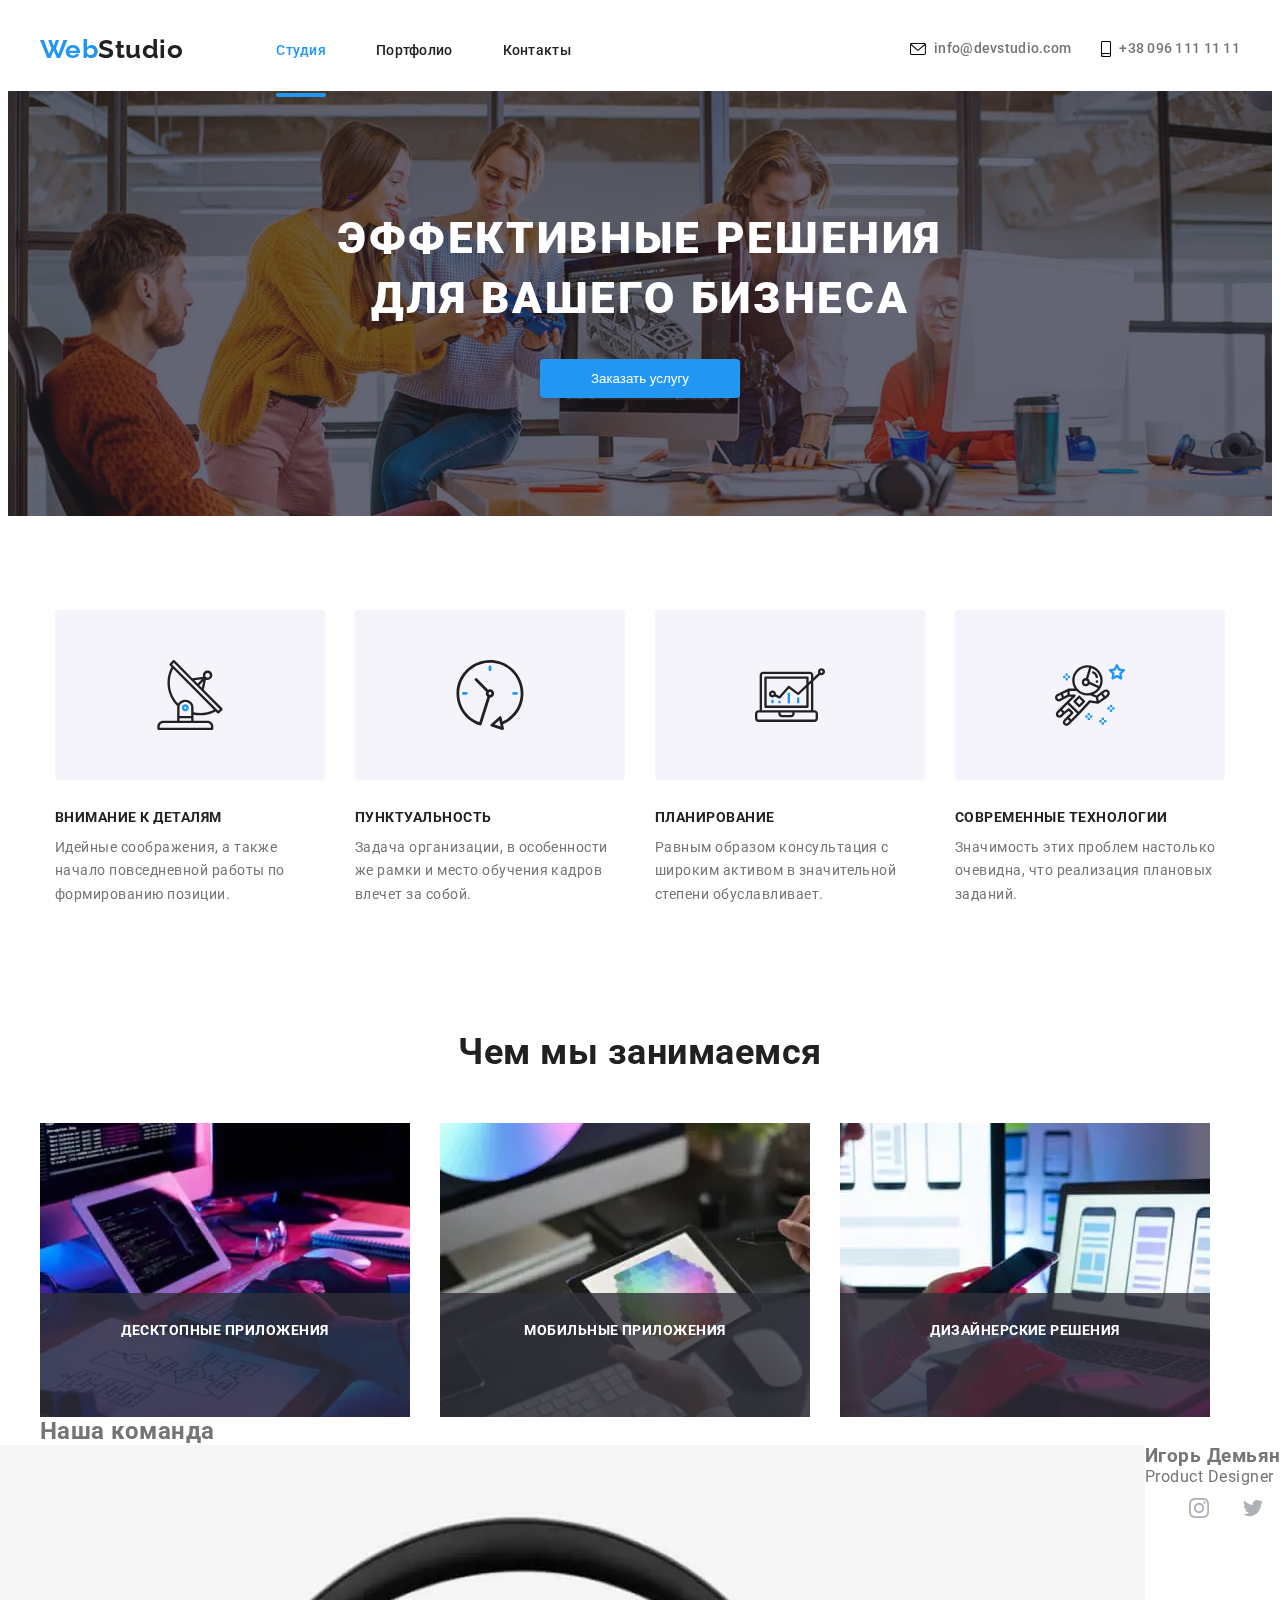
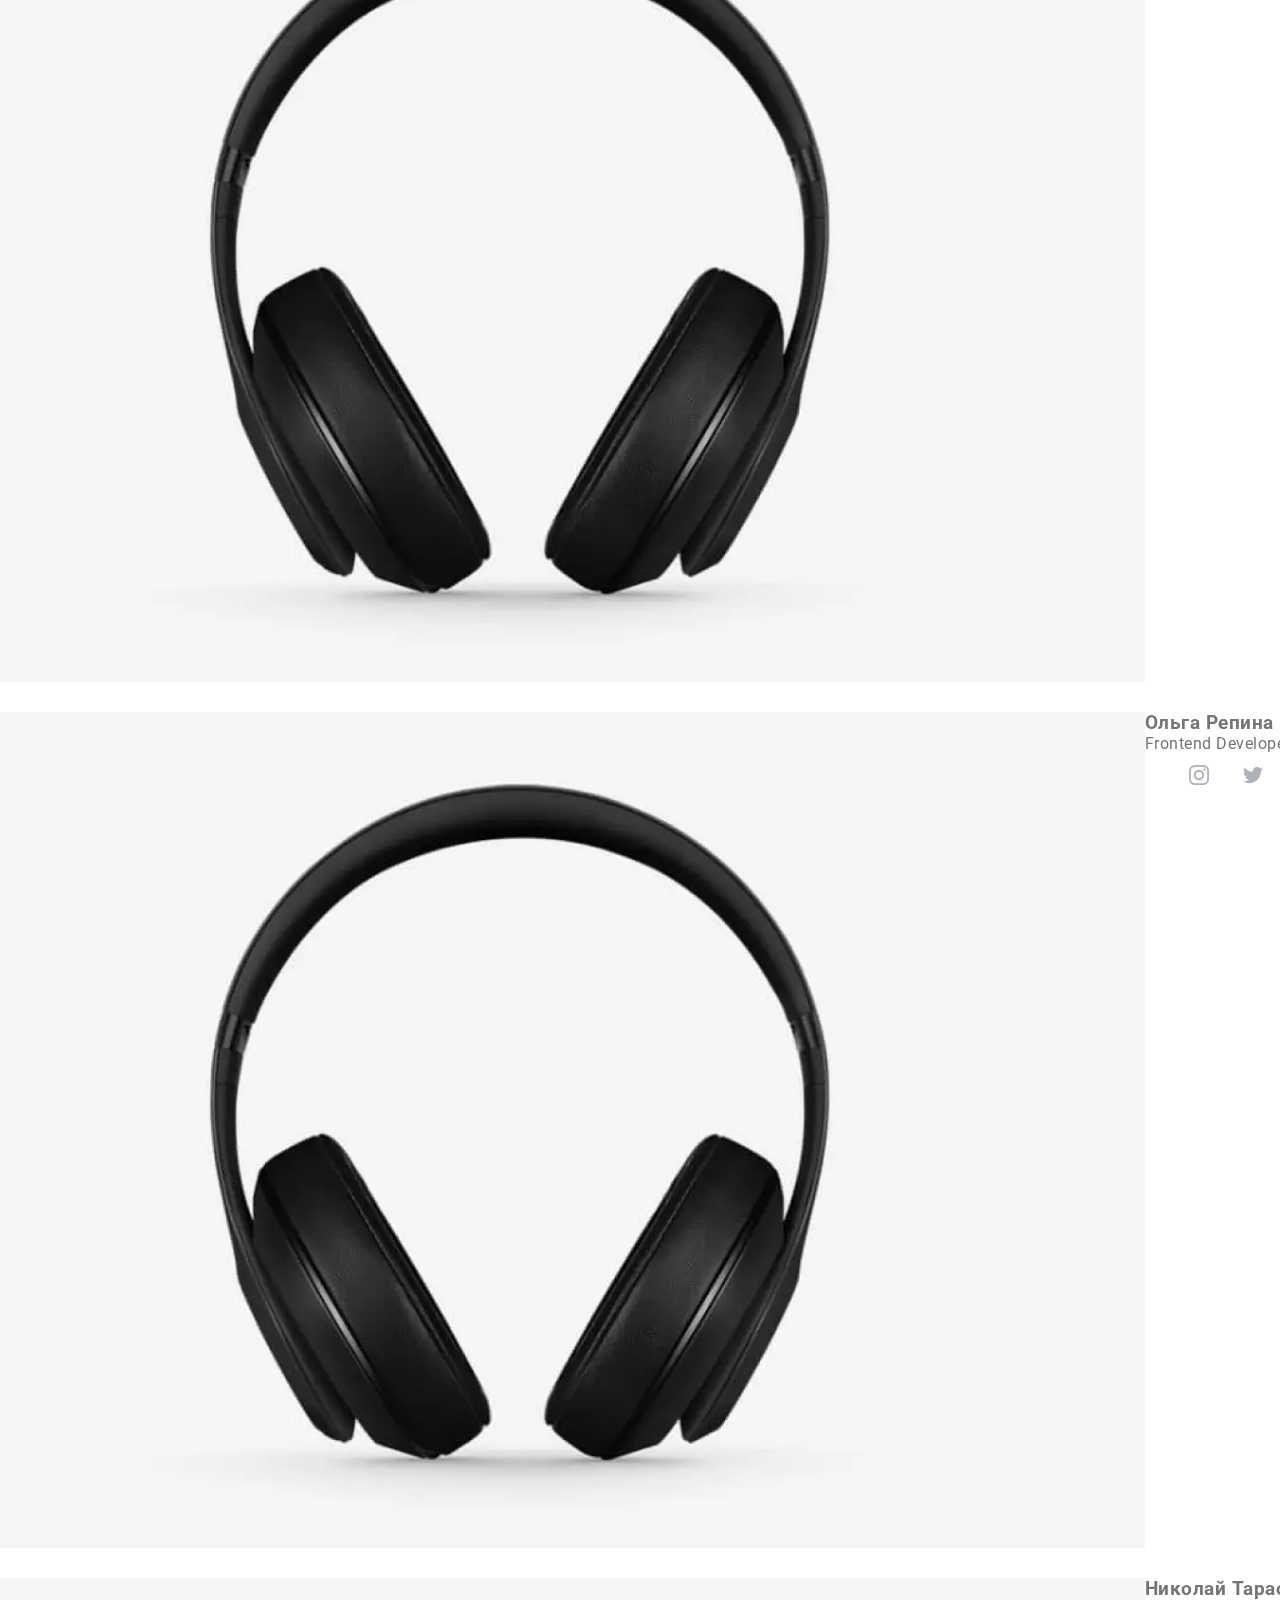
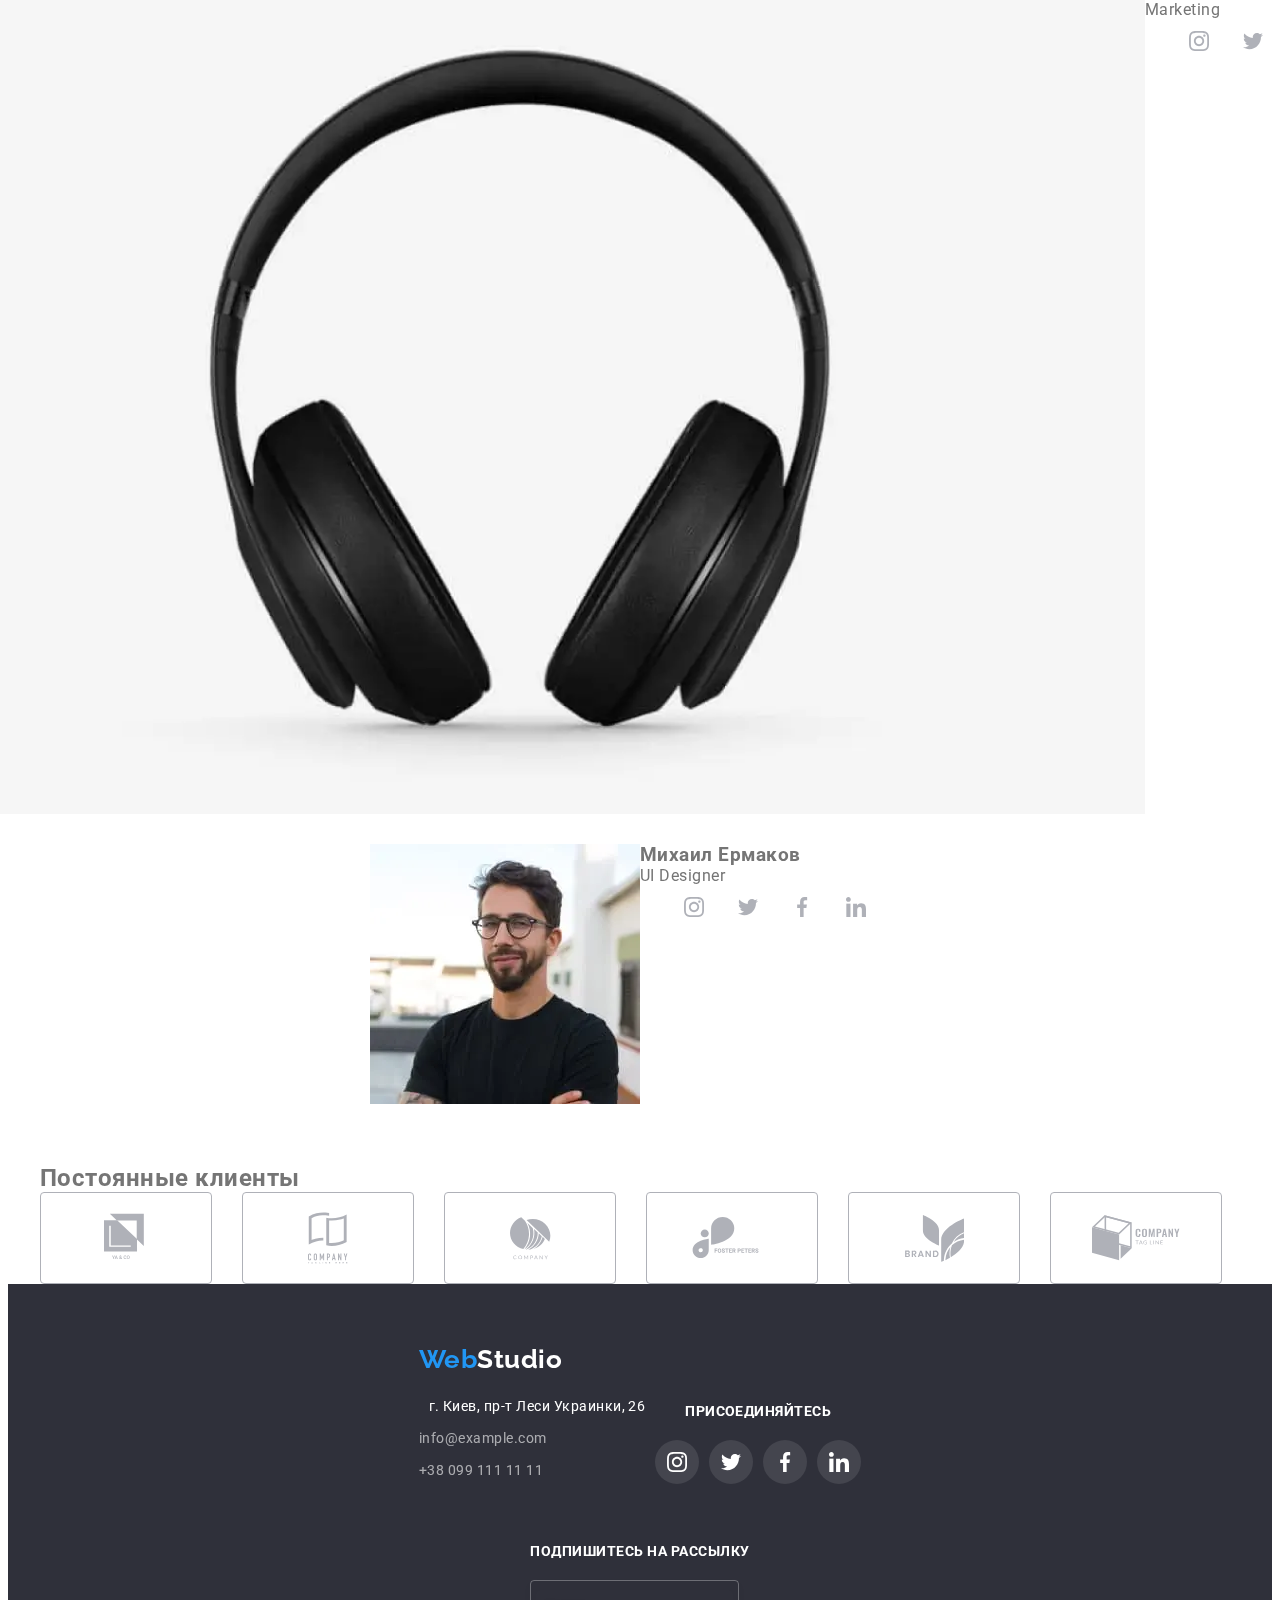
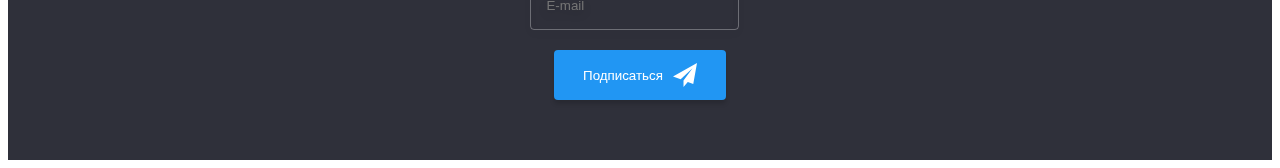
==== commit cb5c1117: "корректировка" ====
--- a/index.html
+++ b/index.html
@@ -228,20 +228,16 @@
 
             <li class="team-members__item">
               <picture>
-                <source srcset="./images/our-team/demyanenko-desktop.webp 1x, ./images/our-team/demyanenko-desktop@2x.webp 2x"
-                  type="image/webp" media="(min-width: 1200px)">
-                <source srcset="./images/our-team/demyanenko-desktop.jpg 1x, ./images/our-team/demyanenko-desktop@2x.jpg 2x"
-                  media="(min-width: 1200px)">
-
-                <source srcset="./images/our-team/demyanenko-tablet.webp 1x, ./images/our-team/demyanenko-tablet@2x.webp 2x"
-                    type="image/webp" media="(min-width: 768px)">
-                <source srcset="./images/our-team/demyanenko-tablet.jpg 1x, ./images/our-team/demyanenko-tablet@2x.jpg 2x"
-                    media="(min-width: 768px)">
-
-                <source srcset="./images/our-team/demyanenko-mobile.webp 1x, ./images/our-team/demyanenko-mobile@2x.webp 2x" type="image/webp">
-                <source srcset="./images/our-team/demyanenko-mobile.jpg 1x, ./images/our-team/demyanenko-mobile@2x.jpg 2x">
-                    
-              <img src="./images/team/demyanenko.jpg" alt="Игорь Демьяненко" />
+                <source srcset="./images/portfolio-set/prime-450.webp 450w,
+                                                    ./images/portfolio-set/prime-900.webp 900w,
+                                                    ./images/portfolio-set/prime-1350.webp 1350w" type="image/webp">
+              
+                <img class="products__image" srcset="
+                                                    ./images/portfolio-set/prime-450.jpg   450w,
+                                                    ./images/portfolio-set/prime-900.jpg   900w,
+                                                    ./images/portfolio-set/prime-1350.jpg 1350w"
+                  sizes="(min-width: 1200px) 33.33vw, (min-width: 768px) 50vw, 100vw"
+                  src="./images/portfolio/products/product-1-450.jpg" alt="Сайт на экране ноутбука" />
               </picture>
               <div class="team-list">
                 <h3 class="team-list__name">Игорь Демьяненко</h3>
@@ -282,22 +278,17 @@
           
             <li class="team-members__item">
               <picture>
-              <source srcset="./images/our-team/repina-desktop.webp 1x, ./images/our-team/repina-desktop@2x.webp 2x"
-              type="image/webp" media="(min-width: 1200px)">
-              <source srcset="./images/our-team/repina-desktop.jpg 1x, ./images/our-team/repina-desktop@2x.jpg 2x"
-                media="(min-width: 1200px)">
+                <source srcset="./images/portfolio-set/prime-450.webp 450w,
+                                                    ./images/portfolio-set/prime-900.webp 900w,
+                                                    ./images/portfolio-set/prime-1350.webp 1350w" type="image/webp">
               
-              <source srcset="./images/our-team/repina-tablet.webp 1x, ./images/our-team/repina-tablet@2x.webp 2x"
-                type="image/webp" media="(min-width: 768px)">
-              <source srcset="./images/our-team/repina-tablet.jpg 1x, ./images/our-team/repina-tablet@2x.jpg 2x"
-                media="(min-width: 768px)">
-
-                <source srcset="./images/our-team/repina-mobile.webp 1x, ./images/our-team/repina-mobile@2x.webp 2x"
-                  type="image/webp">
-                <source srcset="./images/our-team/repina-mobile.jpg 1x, ./images/our-team/repina-mobile@2x.jpg 2x">
-
-              <img src="./images/team/repina.jpg" alt="Ольга Репина"/>
-            </picture>
+                <img class="products__image" srcset="
+                                                    ./images/portfolio-set/prime-450.jpg   450w,
+                                                    ./images/portfolio-set/prime-900.jpg   900w,
+                                                    ./images/portfolio-set/prime-1350.jpg 1350w"
+                  sizes="(min-width: 1200px) 33.33vw, (min-width: 768px) 50vw, 100vw"
+                  src="./images/portfolio/products/product-1-450.jpg" alt="Сайт на экране ноутбука" />
+              </picture>
              
               <div class="team-list">
                 <h3 class="team-list__name">Ольга Репина</h3>
@@ -337,22 +328,17 @@
           
             <li class="team-members__item">
               <picture>
-                <source srcset="./images/our-team/tarasov-desktop.webp 1x, ./images/our-team/tarasov-desktop@2x.webp 2x"
-                  type="image/webp" media="(min-width: 1200px)">
-                <source srcset="./images/our-team/tarasov-desktop.jpg 1x, ./images/our-team/tarasov-desktop@2x.jpg 2x"
-                  media="(min-width: 1200px)">
+                <source srcset="./images/portfolio-set/prime-450.webp 450w,
+                                                    ./images/portfolio-set/prime-900.webp 900w,
+                                                    ./images/portfolio-set/prime-1350.webp 1350w" type="image/webp">
               
-                <source srcset="./images/our-team/tarasov-tablet.webp 1x, ./images/our-team/tarasov-tablet@2x.webp 2x" type="image/webp"
-                  media="(min-width: 768px)">
-                <source srcset="./images/our-team/tarasov-tablet.jpg 1x, ./images/our-team/tarasov-tablet@2x.jpg 2x"
-                  media="(min-width: 768px)">
-              
-                <source srcset="./images/our-team/tarasov-mobile.webp 1x, ./images/our-team/tarasov-mobile@2x.webp 2x"
-                  type="image/webp">
-                <source srcset="./images/our-team/tarasov-mobile.jpg 1x, ./images/our-team/tarasov-mobile@2x.jpg 2x">
-
-              <img src="./images/team/tarasov.jpg" alt="Николай Тарасов" />
-             </picture>
+                <img class="products__image" srcset="
+                                                    ./images/portfolio-set/prime-450.jpg   450w,
+                                                    ./images/portfolio-set/prime-900.jpg   900w,
+                                                    ./images/portfolio-set/prime-1350.jpg 1350w"
+                  sizes="(min-width: 1200px) 33.33vw, (min-width: 768px) 50vw, 100vw"
+                  src="./images/portfolio/products/product-1-450.jpg" alt="Сайт на экране ноутбука" />
+              </picture>
               
               <div class="team-list">
                 <h3 class="team-list__name">Николай Тарасов</h3>
@@ -502,6 +488,7 @@
     <!---Футер-->
     <footer class="footer">
       <div class="container">
+        <div class="adress-social">
         <div class="left-parts">
       <a href="./index.html" class="logo logo__dark-theme link">
         <span class="logo__accent-text">Web</span>Studio
@@ -554,7 +541,7 @@
                 </li>
               </ul>
               </div>
-            </li>
+            </div>
         
         <div class="footer-form-all">
           <p class="wraper-title">Подпишитесь на рассылку</p>
@@ -573,7 +560,7 @@
       
     </footer>
     <!--Модальное окно-->
-    <!--<div class="backdrop is-hidden" data-modal>
+    <div class="backdrop is-hidden" data-modal>
       <div class="modal">
         <button type="button" class="modal__close-button" data-modal-close>
           <svg class="modal__close-icon">
@@ -625,9 +612,9 @@
               <button class="buttom-input" type="submit">Отправить</button>
             </form>
       </div>
-    </div>-->
-
-    <!--<script src="./js/modal.js"></script>-->
+    </div>
+
+    <script src="./js/modal.js"></script>
     <script src="./js/mobile-menu.js"></script>
   </body>
 </html>
--- a/css/main.min.css
+++ b/css/main.min.css
@@ -1,2 +1,2 @@
-:root{--primary-text-color: #757575;--title-text-color: #212121;--accent-color: #2196f3;--secondary-text-color: #ffffff;--main-font: Roboto, sans-serif;--secondary-font: Raleway, sans-serif;--section-pad-top: 94px;--section-pad-bott: 94px;--timing-function: cubic-bezier(0.4, 0, 0.2, 1)}.visually-hidden{position:absolute !important;clip:rect(1px 1px 1px 1px);clip:rect(1px, 1px, 1px, 1px);padding:0 !important;border:0 !important;height:1px !important;width:1px !important;overflow:hidden}body{background-color:#ffffff;color:var(--primary-text-color);font-family:var(--main-font);letter-spacing:0.03em}.list{list-style:none}.link{text-decoration:none}h1,h2,h3,h4,h5,h6,p{margin:0}ul,ol{margin:0;padding:0}img{display:block}.container{padding-left:15px;padding-right:15px;margin:0 auto}.header .container{display:-webkit-box;display:-ms-flexbox;display:flex;-webkit-box-align:center;-ms-flex-align:center;align-items:center;-webkit-box-pack:justify;-ms-flex-pack:justify;justify-content:space-between}@media screen and (min-width: 480px){.container{width:480px;margin:0 auto}.container .clients{display:-webkit-box;display:-ms-flexbox;display:flex}}@media screen and (min-width: 768px){.container{width:768px}}@media screen and (min-width: 1200px){.container{width:1200px}}.header{padding-top:16px;padding-bottom:16px}.contact-list{display:none}.menu{display:none}@media screen and (min-width: 768px){.burger-btn{display:none}.mobile-menu{display:none}.nav-information{display:-webkit-box;display:-ms-flexbox;display:flex;-webkit-box-align:center;-ms-flex-align:center;align-items:center}.menu{display:-webkit-box;display:-ms-flexbox;display:flex;margin-right:84px}.menu__item:not(:last-child){margin-right:50px}.menu__link{font-weight:500;font-size:14px;line-height:1.14;letter-spacing:0.02em;color:var(--title-text-color)}.menu .link.current{color:var(--accent-color)}.current{position:relative;padding-bottom:39px}.current::after{content:"";display:block;width:100%;height:4px;background-color:var(--accent-color);position:absolute;left:0;bottom:0;border-radius:2px;-webkit-transition:opacity 250ms var(--timing-function);transition:opacity 250ms var(--timing-function)}.contact-list{display:-webkit-box;display:-ms-flexbox;display:flex;-webkit-box-orient:vertical;-webkit-box-direction:normal;-ms-flex-direction:column;flex-direction:column}.contact-list__link{display:-webkit-box;display:-ms-flexbox;display:flex;-webkit-box-align:center;-ms-flex-align:center;align-items:center;color:var(--primary-text-color);font-weight:500;font-size:12px;line-height:1.17;letter-spacing:0.02em}.contact-list__link:hover,.contact-list__link:focus{color:var(--accent-color)}.contact-list__icon-mail{width:14px;height:10px;margin-right:8px}.contact-list__icon-phone{width:10px;height:14px;margin-right:8px}}@media screen and (min-width: 1200px){.header{padding-top:26px;padding-bottom:26px}.contact-list__link{font-size:14px;line-height:1.14}.contact-list{-webkit-box-orient:horizontal;-webkit-box-direction:normal;-ms-flex-direction:row;flex-direction:row;-webkit-box-align:center;-ms-flex-align:center;align-items:center;margin-left:auto}.contact-list__item{-webkit-transition:fill 250ms var(--timing-function);transition:fill 250ms var(--timing-function)}.contact-list__item:not(:last-child){margin-right:30px}.contact-list__item:hover,.contact-list__item:focus{fill:var(--accent-color)}.contact-list__icon-mail{width:16px;height:12px}.contact-list__icon-phone{width:10px;height:16px}}.hero{padding-top:118px;padding-bottom:118px;background-color:#555555;background-image:-webkit-gradient(linear, left top, left bottom, from(rgba(47,48,58,0.4)), to(rgba(47,48,58,0.4))),url(../../images/bg/header-img-mobile.jpg);background-image:linear-gradient(rgba(47,48,58,0.4), rgba(47,48,58,0.4)),url(../../images/bg/header-img-mobile.jpg);background-repeat:no-repeat;background-size:cover;max-width:1600px;margin:0 auto}@media (min-device-pixel-ratio: 2), (-webkit-min-device-pixel-ratio: 2), (min-resolution: 192dpi), (min-resolution: 2dppx){.hero{background-color:#555555;background-image:-webkit-gradient(linear, left top, left bottom, from(rgba(47,48,58,0.4)), to(rgba(47,48,58,0.4))),url(../../images/bg/header-img-mobile@2x.jpg);background-image:linear-gradient(rgba(47,48,58,0.4), rgba(47,48,58,0.4)),url(../../images/bg/header-img-mobile@2x.jpg)}}.hero-title{color:var(--secondary-text-color);font-weight:900;font-size:26px;line-height:1.62;text-align:center;letter-spacing:0.06em;text-transform:uppercase;padding-left:30px;padding-right:30px;margin-bottom:30px}@media screen and (min-width: 768px){.hero{padding-top:200px;padding-bottom:200px;background-color:#555555;background-image:-webkit-gradient(linear, left top, left bottom, from(rgba(47,48,58,0.4)), to(rgba(47,48,58,0.4))),url(../../images/bg/header-img-tablet.jpg);background-image:linear-gradient(rgba(47,48,58,0.4), rgba(47,48,58,0.4)),url(../../images/bg/header-img-tablet.jpg);background-repeat:no-repeat;background-size:cover;max-width:1600px;margin:0 auto}}@media screen and (min-width: 768px) and (min-device-pixel-ratio: 2), screen and (min-width: 768px) and (-webkit-min-device-pixel-ratio: 2), screen and (min-width: 768px) and (min-resolution: 192dpi), screen and (min-width: 768px) and (min-resolution: 2dppx){.hero{background-image:-webkit-gradient(linear, left top, left bottom, from(rgba(47,48,58,0.4)), to(rgba(47,48,58,0.4))),url(../../images/bg/header-img-tablet@2x.jpg);background-image:linear-gradient(rgba(47,48,58,0.4), rgba(47,48,58,0.4)),url(../../images/bg/header-img-tablet@2x.jpg)}}@media screen and (min-width: 768px){.hero-title{padding-left:189px;padding-right:189px}}@media screen and (min-width: 1200px){.hero{padding-top:118px;padding-bottom:118px;background-color:#555555;background-image:-webkit-gradient(linear, left top, left bottom, from(rgba(47,48,58,0.4)), to(rgba(47,48,58,0.4))),url(../../images/bg/header-img-desktop.jpg);background-image:linear-gradient(rgba(47,48,58,0.4), rgba(47,48,58,0.4)),url(../../images/bg/header-img-desktop.jpg);background-repeat:no-repeat;background-size:cover;max-width:1600px;margin:0 auto}}@media screen and (min-width: 1200px) and (min-device-pixel-ratio: 2), screen and (min-width: 1200px) and (-webkit-min-device-pixel-ratio: 2), screen and (min-width: 1200px) and (min-resolution: 192dpi), screen and (min-width: 1200px) and (min-resolution: 2dppx){.hero{background-color:#555555;background-image:-webkit-gradient(linear, left top, left bottom, from(rgba(47,48,58,0.4)), to(rgba(47,48,58,0.4))),url(../../images/bg/header-img-desktop@2x.jpg);background-image:linear-gradient(rgba(47,48,58,0.4), rgba(47,48,58,0.4)),url(../../images/bg/header-img-desktop@2x.jpg)}}@media screen and (min-width: 1200px){.hero-title{font-size:44px;line-height:1.36;padding-left:252px;padding-right:252px}}.footer{background-color:#2f303a;padding-top:60px;padding-bottom:60px}.footer .container{display:-webkit-box;display:-ms-flexbox;display:flex;-webkit-box-orient:vertical;-webkit-box-direction:normal;-ms-flex-direction:column;flex-direction:column;-webkit-box-align:center;-ms-flex-align:center;align-items:center}.footer .social-list__item:not(:last-child){margin-right:10px}.footer .social-list__icon{fill:var(--secondary-text-color)}.footer .social-list__link{-webkit-box-sizing:border-box;box-sizing:border-box;border-radius:50px;background:rgba(255,255,255,0.1);height:44px;width:44px}.address-main{font-style:normal}.address__title{font-size:14px;line-height:1.71;text-align:center;color:var(--secondary-text-color);margin-bottom:8px}.address__item:not(:last-child){margin-bottom:8px}.address__info{font-size:14px;line-height:1.71;text-align:center;color:rgba(255,255,255,0.6)}.footer-wraper{margin-top:60px;margin-bottom:60px}.wraper-title{text-align:center;font-weight:700;font-size:14px;line-height:1.14;text-transform:uppercase;color:var(--secondary-text-color);margin-bottom:20px}.footer-form__input{height:50px;background-color:transparent;border:1px solid rgba(255,255,255,0.3);-webkit-box-sizing:border-box;box-sizing:border-box;-webkit-filter:drop-shadow(0px 4px 4px rgba(0,0,0,0.15));filter:drop-shadow(0px 4px 4px rgba(0,0,0,0.15));outline:none;border-radius:4px;min-width:450px;color:var(--secondary-text-color);padding:16px 15px;margin-bottom:20px}.footer-button{display:-webkit-box;display:-ms-flexbox;display:flex;-webkit-box-pack:center;-ms-flex-pack:center;justify-content:center;-webkit-box-align:center;-ms-flex-align:center;align-items:center;color:var(--secondary-text-color);height:50px;background:var(--accent-color);-webkit-box-shadow:0px 4px 4px rgba(0,0,0,0.15);box-shadow:0px 4px 4px rgba(0,0,0,0.15);border-radius:4px;padding:10px 29px;border:transparent;cursor:pointer;margin:0 auto}.footer-button__icon{margin-left:10px;fill:var(--secondary-text-color)}@media screen and (min-width: 480px){.address-main{margin-top:20px}}.logo{font-family:var(--secondary-font);font-weight:700;font-size:24px;line-height:1.17;color:var(--title-text-color)}.logo__accent-text{color:var(--accent-color)}.logo__dark-theme{color:var(--secondary-text-color)}@media screen and (min-width: 768px){.logo{margin-right:88px}}@media screen and (min-width: 1200px){.logo{font-weight:700;font-size:26px;line-height:1.19;margin-right:93px}}.mobile-menu{position:fixed;top:0;left:50%;width:100vw;max-width:480px;height:100vh;padding:48px 40px;background-color:bisque;-webkit-transform:translateY(-100%) translateX(-50%);transform:translateY(-100%) translateX(-50%);-webkit-transition:-webkit-transform 250ms var(--timing-function);transition:-webkit-transform 250ms var(--timing-function);transition:transform 250ms var(--timing-function);transition:transform 250ms var(--timing-function), -webkit-transform 250ms var(--timing-function);opacity:0}.is-open{-webkit-transform:translateY(0) translateX(-50%);transform:translateY(0) translateX(-50%);opacity:1}.burger-btn,.mobile-menu-close-btn{background-color:transparent;border:none;padding:0}.mobile-menu-close-btn{position:absolute;top:10px;right:15px;cursor:pointer}.mobile-menu-close-btn:hover,.mobile-menu-close-btn:focus{fill:var(--accent-color)}.mobile-menu-close-icon{width:40px;height:40px}.burger-btn__icon{width:40px;height:40px}.mobile-menu__link{font-weight:500;font-size:40px;line-height:1.18;letter-spacing:0.02em;color:var(--title-text-color)}.mobile-menu__link:hover,.mobile-menu__link:focus{color:var(--accent-color)}.mobile-menu__item:not(:last-child){margin-bottom:32px}.mobile-menu__list{margin-bottom:302px}.contact-menu{margin-bottom:64px}.contact-menu__item-phone{margin-bottom:32px}.contact-menu_link-tel{font-weight:500;font-size:34px;line-height:1.18;letter-spacing:0.02em;color:var(--accent-color)}.contact-menu_link-mail{font-weight:500;font-size:24px;line-height:1.17;letter-spacing:0.02em;color:var(--primary-text-color)}.menu-social{display:-webkit-box;display:-ms-flexbox;display:flex;-webkit-box-align:center;-ms-flex-align:center;align-items:center}.menu-social__link{font-weight:500;font-size:18px;line-height:1.22;letter-spacing:0.02em;color:var(--accent-color)}.menu-social__list:not(:last-child){margin-right:20px}.modal-button{display:block;margin-left:auto;margin-right:auto;color:var(--secondary-text-color);background-color:var(--accent-color);-webkit-box-shadow:0px 4px 4px rgba(0,0,0,0.15);box-shadow:0px 4px 4px rgba(0,0,0,0.15);border-color:transparent;cursor:pointer;min-width:200px;padding:10px 32px;border-radius:4px}.features-section{padding-top:60px;margin:0 auto}.visually-list{display:-webkit-box;display:-ms-flexbox;display:flex;background:#f5f4fa;border-radius:4px;-webkit-box-align:center;-ms-flex-align:center;align-items:center;height:120px;margin-bottom:30px;padding:25px 0}.features__title{text-align:center;color:var(--title-text-color);font-weight:700;font-size:14px;line-height:1.14;text-transform:uppercase;margin-bottom:10px}.features__text{font-size:14px;line-height:1.71;min-width:270px;margin-bottom:30px}.visually-list__icon{margin:0 auto}@media screen and (min-width: 768px){.features{display:-webkit-box;display:-ms-flexbox;display:flex;-ms-flex-wrap:wrap;flex-wrap:wrap;-webkit-box-pack:center;-ms-flex-pack:center;justify-content:center;margin:-15px}.features__item{margin:15px;width:calc((768px - 4 * 15px) / 2)}.features__title{text-align:left}}@media screen and (min-width: 1200px){.features-section{padding-top:94px;padding-bottom:47px}.features__item{width:calc((1200px - 8 * 15px) / 4)}}@media screen and (max-width: 1199px){.about-us{display:none}}@media screen and (min-width: 1200px){.about-us{padding-top:47px;padding-bottom:var(--section-pad-bott)}.about-title{color:var(--title-text-color);font-weight:700;font-size:36px;line-height:1.17;text-align:center;margin-bottom:50px}.about-list{display:-webkit-box;display:-ms-flexbox;display:flex;-ms-flex-wrap:wrap;flex-wrap:wrap;margin-left:-30px;margin-top:-30px}.about-list__item{position:relative;margin-left:30px;margin-top:30px;-ms-flex-preferred-size:calc(100% / 3 -30px);flex-basis:calc(100% / 3 -30px)}.overlay-action{position:absolute;background-color:rgba(47,48,58,0.8);width:100%;height:70px;left:0;bottom:0;padding-top:27px;padding-bottom:27px}.overlay-action__text{font-weight:700;font-size:14px;line-height:1.43;text-align:center;text-transform:uppercase;color:#ffffff}}.social-list{display:-webkit-box;display:-ms-flexbox;display:flex;-webkit-box-align:center;-ms-flex-align:center;align-items:center;-webkit-box-pack:center;-ms-flex-pack:center;justify-content:center}.our-team .social-list{padding-left:32px;padding-right:32px}.social-list__item:not(:last-child){margin-right:10px}.social-list__link{display:-webkit-box;display:-ms-flexbox;display:flex;-webkit-box-pack:center;-ms-flex-pack:center;justify-content:center;-webkit-box-align:center;-ms-flex-align:center;align-items:center;-webkit-transition:background-color 250ms var(--timing-function);transition:background-color 250ms var(--timing-function)}.our-team .social-list__link{width:44px;height:44px;border-radius:50%;background-color:#ffffff}.social-list__link:hover,.social-list__link:focus{background-color:var(--accent-color)}.social-list__icon{width:20px;height:20px;fill:#afb1b8;-webkit-transition:fill 250ms var(--timing-function);transition:fill 250ms var(--timing-function)}.social-list__link:hover .social-list__icon,.social-list__link:focus .social-list__icon{fill:#ffffff}.team-list{padding-top:30px;padding-bottom:30px;background-color:#ffffff;-webkit-box-shadow:0px 1px 3px rgba(0,0,0,0.12),0px 1px 1px rgba(0,0,0,0.14),0px 2px 1px rgba(0,0,0,0.2);box-shadow:0px 1px 3px rgba(0,0,0,0.12),0px 1px 1px rgba(0,0,0,0.14),0px 2px 1px rgba(0,0,0,0.2);border-radius:0px 0px 4px 4px}.team-list__name{color:var(--title-text-color);font-weight:500;font-size:16px;line-height:1.88;text-align:center;margin-bottom:10px}.team-list__proffesion{font-size:16px;line-height:1.88;text-align:center;margin-bottom:16px}.team-members__item:not(.our-team__card:last-child){margin-bottom:30px}@media screen and (min-width: 480px){.our-team{padding-top:60px;padding-bottom:60px;background-color:#f5f4fa}.team-title{font-weight:700;font-size:28px;line-height:1.18;text-align:center;color:var(--title-text-color);margin-bottom:30px}}@media screen and (min-width: 768px){.team-members{display:-webkit-box;display:-ms-flexbox;display:flex;-ms-flex-wrap:wrap;flex-wrap:wrap;-webkit-box-pack:center;-ms-flex-pack:center;justify-content:center;margin:-15px}.team-members__item{margin:15px;width:calc((768px - 4 * 15px) / 2)}}@media screen and (min-width: 1200px){.our-team{padding-top:var(--section-pad-top);padding-bottom:var(--section-pad-bott)}.team-members__item{width:calc((1200px - 8 * 15px) / 4)}.team-title{margin-bottom:50px}}.clients{padding-top:60px;padding-bottom:60px}.clients-list{display:-webkit-box;display:-ms-flexbox;display:flex;-ms-flex-wrap:wrap;flex-wrap:wrap;margin:-15px}.clients-list__item{margin:15px}.clients-list__link{display:-webkit-box;display:-ms-flexbox;display:flex;-webkit-box-align:center;-ms-flex-align:center;align-items:center;-webkit-box-pack:center;-ms-flex-pack:center;justify-content:center;height:90px;border:1px solid #afb1b8;border-radius:4px;fill:#afb1b8;-webkit-transition:border-color 250ms cubic-bezier(0.4, 0, 0.2, 1),fill 250ms cubic-bezier(0.4, 0, 0.2, 1);transition:border-color 250ms cubic-bezier(0.4, 0, 0.2, 1),fill 250ms cubic-bezier(0.4, 0, 0.2, 1)}.clients-list__link:hover,.clients-list__link:focus{border-color:#2196f3;fill:#2196f3}@media screen and (min-width: 480px) and (max-width: 767px){.clients-list__link{width:calc((480px - 4 * 15px) / 2)}}@media screen and (min-width: 768px) and (max-width: 1199px){.clients-list__link{width:calc((768px - 6 * 15px) / 3)}}@media screen and (min-width: 1200px){.clients{padding-top:var(--section-pad-top);padding-bottom:var(--section-pad-bott)}.clients-list__link{width:170px;height:90px}}.backdrop{position:fixed;top:0;left:0;width:100%;height:100%;background-color:rgba(0,0,0,0.2);-webkit-transition:all 250ms var(--timing-function);transition:all 250ms var(--timing-function)}.backdrop.is-hidden{opacity:0;visibility:hidden;pointer-events:none}.modal{position:absolute;top:50%;left:50%;-webkit-transform:translate(-50%, -50%);transform:translate(-50%, -50%);min-height:581px;min-width:528px;background-color:var(--secondary-text-color);-webkit-box-shadow:0px 1px 3px rgba(0,0,0,0.12),0px 1px 1px rgba(0,0,0,0.14),0px 2px 1px rgba(0,0,0,0.2);box-shadow:0px 1px 3px rgba(0,0,0,0.12),0px 1px 1px rgba(0,0,0,0.14),0px 2px 1px rgba(0,0,0,0.2);border-radius:4px;padding:40px}.modal__close-button{position:absolute;top:8px;right:8px;width:30px;height:30px;background:#ffffff;border-radius:50%;border:1px solid rgba(0,0,0,0.1);cursor:pointer}.modal__close-icon{width:11px;height:11px}.form-title{font-weight:700;font-size:20px;line-height:1.15;text-align:center;margin-bottom:12px}.form{display:-webkit-box;display:-ms-flexbox;display:flex;-webkit-box-orient:vertical;-webkit-box-direction:normal;-ms-flex-direction:column;flex-direction:column}.form-field__all{display:block;position:relative;margin-top:4px}.form-field__form-input{width:100%;height:40px;border:1px solid rgba(33,33,33,0.2);-webkit-box-sizing:border-box;box-sizing:border-box;border-radius:4px;cursor:pointer;padding-left:42px;-webkit-transition:border-color 250ms var(--timing-function);transition:border-color 250ms var(--timing-function)}.form-field__form-input:focus{border-color:var(--accent-color);outline:none}.form-field__icon{position:absolute;top:50%;left:12px;-webkit-transform:translateY(-50%);transform:translateY(-50%);-webkit-transition:fill 250ms var(--timing-function);transition:fill 250ms var(--timing-function)}.form-field__form-input:focus+.form-field__icon{fill:var(--accent-color)}.form-field{margin-bottom:10px}.form-field__title-area{width:100%;resize:none;height:120px;font-size:14px;line-height:1.71;padding:12px 16px;border:1px solid rgba(33,33,33,0.2);-webkit-box-sizing:border-box;box-sizing:border-box;border-radius:4px;-webkit-transition:border-color 250ms var(--timing-function);transition:border-color 250ms var(--timing-function);margin-top:4px}.form-field__title-area::-webkit-input-placeholder{font-size:12px;line-height:1.67;letter-spacing:0.01em;color:rgba(117,117,117,0.5)}.form-field__title-area:-ms-input-placeholder{font-size:12px;line-height:1.67;letter-spacing:0.01em;color:rgba(117,117,117,0.5)}.form-field__title-area::-ms-input-placeholder{font-size:12px;line-height:1.67;letter-spacing:0.01em;color:rgba(117,117,117,0.5)}.form-field__title-area::placeholder{font-size:12px;line-height:1.67;letter-spacing:0.01em;color:rgba(117,117,117,0.5)}.form-field__title-area:focus{border-color:var(--accent-color);outline:none}.form-label-agree{display:-webkit-box;display:-ms-flexbox;display:flex;-webkit-box-align:center;-ms-flex-align:center;align-items:center;font-size:14px;line-height:1.71}.form-label-agree::before{display:block;content:"";width:16px;height:15px;cursor:pointer;background-image:url(/images/agree-form.svg);margin-left:13px;margin-right:8px}.form-input-checkbox:checked+.form-label-agree::before{background-image:url(/images/icon-check-form.svg);background-color:var(--accent-color);border-radius:4px}.checkbox{margin-top:15px}.form-link{color:var(--accent-color);font-size:14px;line-height:1.71}.buttom-input{-ms-flex-item-align:center;-ms-grid-row-align:center;align-self:center;background:#2196f3;-webkit-box-shadow:0px 4px 4px rgba(0,0,0,0.15);box-shadow:0px 4px 4px rgba(0,0,0,0.15);border-radius:4px;border:transparent;padding:10px 56px;cursor:pointer;font-weight:700;font-size:16px;line-height:1.87;letter-spacing:0.06em;color:#ffffff;margin-top:30px;-webkit-transition:background-color 250ms var(--timing-function);transition:background-color 250ms var(--timing-function)}.buttom-input:focus,.buttom-input:hover{background-color:#188ce8}
+:root{--primary-text-color: #757575;--title-text-color: #212121;--accent-color: #2196f3;--secondary-text-color: #ffffff;--main-font: Roboto, sans-serif;--secondary-font: Raleway, sans-serif;--section-desktop-pad-top: 94px;--section-desktop-pad-bott: 94px;--section-tablet-pad-top: 60px;--section-tablet-pad-bott: 60px;--timing-function: cubic-bezier(0.4, 0, 0.2, 1)}.visually-hidden{position:absolute !important;clip:rect(1px 1px 1px 1px);clip:rect(1px, 1px, 1px, 1px);padding:0 !important;border:0 !important;height:1px !important;width:1px !important;overflow:hidden}body{background-color:#ffffff;color:var(--primary-text-color);font-family:var(--main-font);letter-spacing:0.03em}.list{list-style:none}.link{text-decoration:none}h1,h2,h3,h4,h5,h6,p{margin:0}ul,ol{margin:0;padding:0}img{display:block}.container{padding-left:15px;padding-right:15px;margin:0 auto}.header .container{display:-webkit-box;display:-ms-flexbox;display:flex;-webkit-box-align:center;-ms-flex-align:center;align-items:center;-webkit-box-pack:justify;-ms-flex-pack:justify;justify-content:space-between}@media screen and (min-width: 480px){.container{width:480px;margin:0 auto}.container .clients{display:-webkit-box;display:-ms-flexbox;display:flex}}@media screen and (min-width: 768px){.container{width:768px}}@media screen and (min-width: 1200px){.container{width:1200px}}.header{padding-top:16px;padding-bottom:16px}.contact-list{display:none}.menu{display:none}@media screen and (min-width: 768px){.burger-btn{display:none}.mobile-menu{display:none}.nav-information{display:-webkit-box;display:-ms-flexbox;display:flex;-webkit-box-align:center;-ms-flex-align:center;align-items:center}.menu{display:-webkit-box;display:-ms-flexbox;display:flex;margin-right:84px}.menu__item:not(:last-child){margin-right:50px}.menu__link{font-weight:500;font-size:14px;line-height:1.14;letter-spacing:0.02em;color:var(--title-text-color)}.menu .link.current{color:var(--accent-color)}.current{position:relative;padding-bottom:39px}.current::after{content:"";display:block;width:100%;height:4px;background-color:var(--accent-color);position:absolute;left:0;bottom:0;border-radius:2px;-webkit-transition:opacity 250ms var(--timing-function);transition:opacity 250ms var(--timing-function)}.contact-list{display:-webkit-box;display:-ms-flexbox;display:flex;-webkit-box-orient:vertical;-webkit-box-direction:normal;-ms-flex-direction:column;flex-direction:column}.contact-list__link{display:-webkit-box;display:-ms-flexbox;display:flex;-webkit-box-align:center;-ms-flex-align:center;align-items:center;color:var(--primary-text-color);font-weight:500;font-size:12px;line-height:1.17;letter-spacing:0.02em}.contact-list__link:hover,.contact-list__link:focus{color:var(--accent-color)}.contact-list__icon-mail{width:14px;height:10px;margin-right:8px}.contact-list__icon-phone{width:10px;height:14px;margin-right:8px}}@media screen and (min-width: 1200px){.header{padding-top:26px;padding-bottom:26px}.contact-list__link{font-size:14px;line-height:1.14}.contact-list{-webkit-box-orient:horizontal;-webkit-box-direction:normal;-ms-flex-direction:row;flex-direction:row;-webkit-box-align:center;-ms-flex-align:center;align-items:center;margin-left:auto}.contact-list__item{-webkit-transition:fill 250ms var(--timing-function);transition:fill 250ms var(--timing-function)}.contact-list__item:not(:last-child){margin-right:30px}.contact-list__item:hover,.contact-list__item:focus{fill:var(--accent-color)}.contact-list__icon-mail{width:16px;height:12px}.contact-list__icon-phone{width:10px;height:16px}}.hero{padding-top:118px;padding-bottom:118px;background-color:#555555;background-image:-webkit-gradient(linear, left top, left bottom, from(rgba(47,48,58,0.4)), to(rgba(47,48,58,0.4))),url(../../images/bg/header-img-mobile.jpg);background-image:linear-gradient(rgba(47,48,58,0.4), rgba(47,48,58,0.4)),url(../../images/bg/header-img-mobile.jpg);background-repeat:no-repeat;background-size:cover;max-width:1600px;margin:0 auto}@media (min-device-pixel-ratio: 2), (-webkit-min-device-pixel-ratio: 2), (min-resolution: 192dpi), (min-resolution: 2dppx){.hero{background-color:#555555;background-image:-webkit-gradient(linear, left top, left bottom, from(rgba(47,48,58,0.4)), to(rgba(47,48,58,0.4))),url(../../images/bg/header-img-mobile@2x.jpg);background-image:linear-gradient(rgba(47,48,58,0.4), rgba(47,48,58,0.4)),url(../../images/bg/header-img-mobile@2x.jpg)}}.hero-title{color:var(--secondary-text-color);font-weight:900;font-size:26px;line-height:1.62;text-align:center;letter-spacing:0.06em;text-transform:uppercase;padding-left:30px;padding-right:30px;margin-bottom:30px}@media screen and (min-width: 768px){.hero{padding-top:200px;padding-bottom:200px;background-color:#555555;background-image:-webkit-gradient(linear, left top, left bottom, from(rgba(47,48,58,0.4)), to(rgba(47,48,58,0.4))),url(../../images/bg/header-img-tablet.jpg);background-image:linear-gradient(rgba(47,48,58,0.4), rgba(47,48,58,0.4)),url(../../images/bg/header-img-tablet.jpg);background-repeat:no-repeat;background-size:cover;max-width:1600px;margin:0 auto}}@media screen and (min-width: 768px) and (min-device-pixel-ratio: 2), screen and (min-width: 768px) and (-webkit-min-device-pixel-ratio: 2), screen and (min-width: 768px) and (min-resolution: 192dpi), screen and (min-width: 768px) and (min-resolution: 2dppx){.hero{background-image:-webkit-gradient(linear, left top, left bottom, from(rgba(47,48,58,0.4)), to(rgba(47,48,58,0.4))),url(../../images/bg/header-img-tablet@2x.jpg);background-image:linear-gradient(rgba(47,48,58,0.4), rgba(47,48,58,0.4)),url(../../images/bg/header-img-tablet@2x.jpg)}}@media screen and (min-width: 768px){.hero-title{padding-left:189px;padding-right:189px}}@media screen and (min-width: 1200px){.hero{padding-top:118px;padding-bottom:118px;background-color:#555555;background-image:-webkit-gradient(linear, left top, left bottom, from(rgba(47,48,58,0.4)), to(rgba(47,48,58,0.4))),url(../images/bg/header-img-desktop.jpg);background-image:linear-gradient(rgba(47,48,58,0.4), rgba(47,48,58,0.4)),url(../images/bg/header-img-desktop.jpg);background-repeat:no-repeat;background-size:cover;max-width:1600px;margin:0 auto}}@media screen and (min-width: 1200px) and (min-device-pixel-ratio: 2), screen and (min-width: 1200px) and (-webkit-min-device-pixel-ratio: 2), screen and (min-width: 1200px) and (min-resolution: 192dpi), screen and (min-width: 1200px) and (min-resolution: 2dppx){.hero{background-color:#555555;background-image:-webkit-gradient(linear, left top, left bottom, from(rgba(47,48,58,0.4)), to(rgba(47,48,58,0.4))),url(../images/bg/header-img-desktop@2x.jpg);background-image:linear-gradient(rgba(47,48,58,0.4), rgba(47,48,58,0.4)),url(../images/bg/header-img-desktop@2x.jpg)}}@media screen and (min-width: 1200px){.hero-title{font-size:44px;line-height:1.36;padding-left:252px;padding-right:252px}}.footer{background-color:#2f303a;padding-top:60px;padding-bottom:60px}.footer .container{display:-webkit-box;display:-ms-flexbox;display:flex;-webkit-box-orient:vertical;-webkit-box-direction:normal;-ms-flex-direction:column;flex-direction:column;-webkit-box-align:center;-ms-flex-align:center;align-items:center}.footer .social-list__item:not(:last-child){margin-right:10px}.footer .social-list__icon{fill:var(--secondary-text-color)}.footer .social-list__link{-webkit-box-sizing:border-box;box-sizing:border-box;border-radius:50px;background:rgba(255,255,255,0.1);height:44px;width:44px}.address-main{font-style:normal}.address__title{font-size:14px;line-height:1.71;text-align:center;color:var(--secondary-text-color);margin-bottom:8px}.address__item:not(:last-child){margin-bottom:8px}.address__info{font-size:14px;line-height:1.71;text-align:center;color:rgba(255,255,255,0.6)}.footer-wraper{margin-top:60px;margin-bottom:60px}.wraper-title{text-align:center;font-weight:700;font-size:14px;line-height:1.14;text-transform:uppercase;color:var(--secondary-text-color);margin-bottom:20px}.footer-form__input{height:50px;background-color:transparent;border:1px solid rgba(255,255,255,0.3);-webkit-box-sizing:border-box;box-sizing:border-box;-webkit-filter:drop-shadow(0px 4px 4px rgba(0,0,0,0.15));filter:drop-shadow(0px 4px 4px rgba(0,0,0,0.15));outline:none;border-radius:4px;min-height:100%;color:var(--secondary-text-color);padding:16px 15px;margin-bottom:20px}.footer-button{display:-webkit-box;display:-ms-flexbox;display:flex;-webkit-box-pack:center;-ms-flex-pack:center;justify-content:center;-webkit-box-align:center;-ms-flex-align:center;align-items:center;color:var(--secondary-text-color);height:50px;background:var(--accent-color);-webkit-box-shadow:0px 4px 4px rgba(0,0,0,0.15);box-shadow:0px 4px 4px rgba(0,0,0,0.15);border-radius:4px;padding:10px 29px;border:transparent;cursor:pointer;margin:0 auto}.footer-button__icon{margin-left:10px;fill:var(--secondary-text-color)}@media screen and (min-width: 480px){.address-main{margin-top:20px}}@media screen and (min-width: 768px){.adress-social{display:-webkit-box;display:-ms-flexbox;display:flex;-webkit-box-pack:justify;-ms-flex-pack:justify;justify-content:space-between}.footer-form-all{display:block}}.logo{font-family:var(--secondary-font);font-weight:700;font-size:24px;line-height:1.17;color:var(--title-text-color)}.logo__accent-text{color:var(--accent-color)}.logo__dark-theme{color:var(--secondary-text-color)}@media screen and (min-width: 768px){.logo{margin-right:88px}}@media screen and (min-width: 1200px){.logo{font-weight:700;font-size:26px;line-height:1.19;margin-right:93px}}.mobile-menu{position:fixed;top:0;left:50%;width:100vw;max-width:480px;height:100vh;padding:48px 40px;background-color:bisque;-webkit-transform:translateY(-100%) translateX(-50%);transform:translateY(-100%) translateX(-50%);-webkit-transition:-webkit-transform 250ms var(--timing-function);transition:-webkit-transform 250ms var(--timing-function);transition:transform 250ms var(--timing-function);transition:transform 250ms var(--timing-function), -webkit-transform 250ms var(--timing-function);opacity:0}.is-open{-webkit-transform:translateY(0) translateX(-50%);transform:translateY(0) translateX(-50%);opacity:1}.burger-btn,.mobile-menu-close-btn{background-color:transparent;border:none;padding:0}.mobile-menu-close-btn{position:absolute;top:10px;right:15px;cursor:pointer}.mobile-menu-close-btn:hover,.mobile-menu-close-btn:focus{fill:var(--accent-color)}.mobile-menu-close-icon{width:40px;height:40px}.burger-btn__icon{width:40px;height:40px}.mobile-menu__link{font-weight:500;font-size:40px;line-height:1.18;letter-spacing:0.02em;color:var(--title-text-color)}.mobile-menu__link:hover,.mobile-menu__link:focus{color:var(--accent-color)}.mobile-menu__item:not(:last-child){margin-bottom:32px}.mobile-menu__list{margin-bottom:302px}.contact-menu{margin-bottom:64px}.contact-menu__item-phone{margin-bottom:32px}.contact-menu_link-tel{font-weight:500;font-size:34px;line-height:1.18;letter-spacing:0.02em;color:var(--accent-color)}.contact-menu_link-mail{font-weight:500;font-size:24px;line-height:1.17;letter-spacing:0.02em;color:var(--primary-text-color)}.menu-social{display:-webkit-box;display:-ms-flexbox;display:flex;-webkit-box-align:center;-ms-flex-align:center;align-items:center}.menu-social__link{font-weight:500;font-size:18px;line-height:1.22;letter-spacing:0.02em;color:var(--accent-color)}.menu-social__list:not(:last-child){margin-right:20px}.modal-button{display:block;margin-left:auto;margin-right:auto;color:var(--secondary-text-color);background-color:var(--accent-color);-webkit-box-shadow:0px 4px 4px rgba(0,0,0,0.15);box-shadow:0px 4px 4px rgba(0,0,0,0.15);border-color:transparent;cursor:pointer;min-width:200px;padding:10px 32px;border-radius:4px}.features-section{padding-top:60px;margin:0 auto}.visually-list{display:-webkit-box;display:-ms-flexbox;display:flex;background:#f5f4fa;border-radius:4px;-webkit-box-align:center;-ms-flex-align:center;align-items:center;height:120px;margin-bottom:30px;padding:25px 0}.features__title{text-align:center;color:var(--title-text-color);font-weight:700;font-size:14px;line-height:1.14;text-transform:uppercase;margin-bottom:10px}.features__text{font-size:14px;line-height:1.71;min-width:270px;margin-bottom:30px}.visually-list__icon{margin:0 auto}@media screen and (min-width: 768px){.features{display:-webkit-box;display:-ms-flexbox;display:flex;-ms-flex-wrap:wrap;flex-wrap:wrap;-webkit-box-pack:center;-ms-flex-pack:center;justify-content:center;margin:-15px}.features__item{margin:15px;width:calc((768px - 4 * 15px) / 2)}.features__title{text-align:left}}@media screen and (min-width: 1200px){.features-section{padding-top:94px;padding-bottom:47px}.features__item{width:calc((1200px - 8 * 15px) / 4)}}@media screen and (max-width: 1199px){.about-us{display:none}}@media screen and (min-width: 1200px){.about-us{padding-top:47px;padding-bottom:var(--section-pad-bott)}.about-title{color:var(--title-text-color);font-weight:700;font-size:36px;line-height:1.17;text-align:center;margin-bottom:50px}.about-list{display:-webkit-box;display:-ms-flexbox;display:flex;-ms-flex-wrap:wrap;flex-wrap:wrap;margin-left:-30px;margin-top:-30px}.about-list__item{position:relative;margin-left:30px;margin-top:30px;-ms-flex-preferred-size:calc(100% / 3 -30px);flex-basis:calc(100% / 3 -30px)}.overlay-action{position:absolute;background-color:rgba(47,48,58,0.8);width:100%;height:70px;left:0;bottom:0;padding-top:27px;padding-bottom:27px}.overlay-action__text{font-weight:700;font-size:14px;line-height:1.43;text-align:center;text-transform:uppercase;color:#ffffff}}.social-list{display:-webkit-box;display:-ms-flexbox;display:flex;-webkit-box-align:center;-ms-flex-align:center;align-items:center;-webkit-box-pack:center;-ms-flex-pack:center;justify-content:center}.our-team .social-list{padding-left:32px;padding-right:32px}.social-list__item:not(:last-child){margin-right:10px}.social-list__link{display:-webkit-box;display:-ms-flexbox;display:flex;-webkit-box-pack:center;-ms-flex-pack:center;justify-content:center;-webkit-box-align:center;-ms-flex-align:center;align-items:center;-webkit-transition:background-color 250ms var(--timing-function);transition:background-color 250ms var(--timing-function)}.our-team .social-list__link{width:44px;height:44px;border-radius:50%;background-color:#ffffff}.social-list__link:hover,.social-list__link:focus{background-color:var(--accent-color)}.social-list__icon{width:20px;height:20px;fill:#afb1b8;-webkit-transition:fill 250ms var(--timing-function);transition:fill 250ms var(--timing-function)}.social-list__link:hover .social-list__icon,.social-list__link:focus .social-list__icon{fill:#ffffff}.team-members{padding-bottom:60px}@media screen and (min-width: 768px){.team-members{margin:-15px;display:-webkit-box;display:-ms-flexbox;display:flex;-ms-flex-wrap:wrap;flex-wrap:wrap}}@media screen and (min-width: 1200px){.team-members{-webkit-box-pack:center;-ms-flex-pack:center;justify-content:center}}.team-members__item{display:-webkit-box;display:-ms-flexbox;display:flex}@media screen and (min-width: 768px){.team-members__item{margin:15px;-ms-flex-preferred-size:calc((100% - 4 * 15px) / 2);flex-basis:calc((100% - 4 * 15px) / 2)}}@media screen and (min-width: 1200px){.team-members__item{-ms-flex-preferred-size:calc((100% - 8 * 15px) / 4);flex-basis:calc((100% - 8 * 15px) / 4)}}.products__lable{border:1px solid #eeeeee;padding-top:20px;padding-bottom:20px;padding-left:24px;padding-right:24px}.products__title{color:var(--title-text-color);font-weight:700;font-size:18px;line-height:2;letter-spacing:0.06em;margin-bottom:4px}.products__text{color:var(--primary-text-color);font-size:16px;line-height:1.87}.products__thumb{position:relative;overflow:hidden}.products__overlay{position:absolute;top:0;left:0;height:100%;font-size:18px;line-height:1.56;background-color:rgba(33,150,243,0.9);color:#ffffff;padding:63px 24px;-webkit-transform:translateY(100%);transform:translateY(100%);opacity:0;-webkit-transition:opacity 250ms var(--timing-function),-webkit-transform 250ms var(--timing-function);transition:opacity 250ms var(--timing-function),-webkit-transform 250ms var(--timing-function);transition:transform 250ms var(--timing-function),opacity 250ms var(--timing-function);transition:transform 250ms var(--timing-function),opacity 250ms var(--timing-function),-webkit-transform 250ms var(--timing-function)}.products__link:hover .products__overlay,.products__link:focus .products__overlay{-webkit-transform:translateY(0);transform:translateY(0);opacity:1;-webkit-transition:opacity 250ms var(--timing-function),-webkit-transform 250ms var(--timing-function);transition:opacity 250ms var(--timing-function),-webkit-transform 250ms var(--timing-function);transition:transform 250ms var(--timing-function),opacity 250ms var(--timing-function);transition:transform 250ms var(--timing-function),opacity 250ms var(--timing-function),-webkit-transform 250ms var(--timing-function)}.clients{padding-top:60px;padding-bottom:60px}.clients-list{display:-webkit-box;display:-ms-flexbox;display:flex;-ms-flex-wrap:wrap;flex-wrap:wrap;margin:-15px}.clients-list__item{margin:15px}.clients-list__link{display:-webkit-box;display:-ms-flexbox;display:flex;-webkit-box-align:center;-ms-flex-align:center;align-items:center;-webkit-box-pack:center;-ms-flex-pack:center;justify-content:center;height:90px;border:1px solid #afb1b8;border-radius:4px;fill:#afb1b8;-webkit-transition:border-color 250ms cubic-bezier(0.4, 0, 0.2, 1),fill 250ms cubic-bezier(0.4, 0, 0.2, 1);transition:border-color 250ms cubic-bezier(0.4, 0, 0.2, 1),fill 250ms cubic-bezier(0.4, 0, 0.2, 1)}.clients-list__link:hover,.clients-list__link:focus{border-color:#2196f3;fill:#2196f3}@media screen and (min-width: 480px) and (max-width: 767px){.clients-list__link{width:calc((480px - 4 * 15px) / 2)}}@media screen and (min-width: 768px) and (max-width: 1199px){.clients-list__link{width:calc((768px - 6 * 15px) / 3)}}@media screen and (min-width: 1200px){.clients{padding-top:var(--section-pad-top);padding-bottom:var(--section-pad-bott)}.clients-list__link{width:170px;height:90px}}.backdrop{opacity:1;pointer-events:initial;overflow:scroll;position:fixed;top:0;left:0;width:100vw;height:100vh;z-index:2;padding:93px 15px;background-color:rgba(0,0,0,0.2);-webkit-transition:opacity 250ms cubic-bezier(0.4, 0, 0.2, 1);transition:opacity 250ms cubic-bezier(0.4, 0, 0.2, 1)}@media screen and (min-width: 768px) and (max-width: 1199px){.backdrop{padding:208px 0}}@media screen and (min-width: 1200px){.backdrop{padding:221px 0}}.backdrop.is-hidden{opacity:0;pointer-events:none;z-index:-1}.modal{position:absolute;top:50%;left:50%;-webkit-transform:translate(-50%, -50%);transform:translate(-50%, -50%);min-height:581px;min-width:528px;background-color:var(--secondary-text-color);-webkit-box-shadow:0px 1px 3px rgba(0,0,0,0.12),0px 1px 1px rgba(0,0,0,0.14),0px 2px 1px rgba(0,0,0,0.2);box-shadow:0px 1px 3px rgba(0,0,0,0.12),0px 1px 1px rgba(0,0,0,0.14),0px 2px 1px rgba(0,0,0,0.2);border-radius:4px;padding:40px}.modal__close-button{position:absolute;top:8px;right:8px;width:30px;height:30px;background:#ffffff;border-radius:50%;border:1px solid rgba(0,0,0,0.1);cursor:pointer}.modal__close-icon{width:11px;height:11px}@media screen and (min-width: 480px){.modal{min-height:609px;min-width:450px}}.form-title{font-weight:700;font-size:20px;line-height:1.5;text-align:center;margin-bottom:12px;color:var(--title-text-color)}.form{display:-webkit-box;display:-ms-flexbox;display:flex;-webkit-box-orient:vertical;-webkit-box-direction:normal;-ms-flex-direction:column;flex-direction:column}.form-field__all{display:block;position:relative;margin-top:4px}.form-field__form-input{width:100%;height:40px;border:1px solid rgba(33,33,33,0.2);-webkit-box-sizing:border-box;box-sizing:border-box;border-radius:4px;cursor:pointer;padding-left:42px;-webkit-transition:border-color 250ms var(--timing-function);transition:border-color 250ms var(--timing-function)}.form-field__form-input:focus{border-color:var(--accent-color);outline:none}.form-field__icon{position:absolute;top:50%;left:12px;-webkit-transform:translateY(-50%);transform:translateY(-50%);-webkit-transition:fill 250ms var(--timing-function);transition:fill 250ms var(--timing-function)}.form-field__form-input:focus+.form-field__icon{fill:var(--accent-color)}.form-field{margin-bottom:10px}.form-field__title-area{width:100%;resize:none;height:120px;font-size:14px;line-height:1.71;padding:12px 16px;border:1px solid rgba(33,33,33,0.2);-webkit-box-sizing:border-box;box-sizing:border-box;border-radius:4px;-webkit-transition:border-color 250ms var(--timing-function);transition:border-color 250ms var(--timing-function);margin-top:4px}.form-field__title-area::-webkit-input-placeholder{font-size:12px;line-height:1.67;letter-spacing:0.01em;color:rgba(117,117,117,0.5)}.form-field__title-area:-ms-input-placeholder{font-size:12px;line-height:1.67;letter-spacing:0.01em;color:rgba(117,117,117,0.5)}.form-field__title-area::-ms-input-placeholder{font-size:12px;line-height:1.67;letter-spacing:0.01em;color:rgba(117,117,117,0.5)}.form-field__title-area::placeholder{font-size:12px;line-height:1.67;letter-spacing:0.01em;color:rgba(117,117,117,0.5)}.form-field__title-area:focus{border-color:var(--accent-color);outline:none}.form-label-agree{display:-webkit-box;display:-ms-flexbox;display:flex;-webkit-box-align:center;-ms-flex-align:center;align-items:center;font-size:12px;line-height:1.17;color:#757575;letter-spacing:0.01em}.form-label-agree::before{display:block;content:"";width:16px;height:15px;cursor:pointer;background-image:url(/images/agree-form.svg);margin-right:8px}.form-input-checkbox:checked+.form-label-agree::before{background-image:url(/images/icon-check-form.svg);background-color:var(--accent-color);border-radius:4px}.checkbox{margin-top:15px}.form-link{color:var(--accent-color);font-size:12px;line-height:1.17}.buttom-input{-ms-flex-item-align:center;-ms-grid-row-align:center;align-self:center;background:#2196f3;-webkit-box-shadow:0px 4px 4px rgba(0,0,0,0.15);box-shadow:0px 4px 4px rgba(0,0,0,0.15);border-radius:4px;border:transparent;padding:10px 56px;cursor:pointer;font-weight:700;font-size:16px;line-height:1.87;letter-spacing:0.06em;color:#ffffff;margin-top:30px;-webkit-transition:background-color 250ms var(--timing-function);transition:background-color 250ms var(--timing-function)}.buttom-input:focus,.buttom-input:hover{background-color:#188ce8}@media screen and (min-width: 1200px){.form-title{font-weight:700;font-size:20px;line-height:1.15;text-align:center;margin-bottom:12px}.form-label-agree{display:-webkit-box;display:-ms-flexbox;display:flex;-webkit-box-align:center;-ms-flex-align:center;align-items:center;font-size:14px;line-height:1.71;letter-spacing:0.03em}.form-label-agree::before{margin-left:13px}.form-link{color:var(--accent-color);font-size:14px;line-height:1.71}}
 /*# sourceMappingURL=main.min.css.map */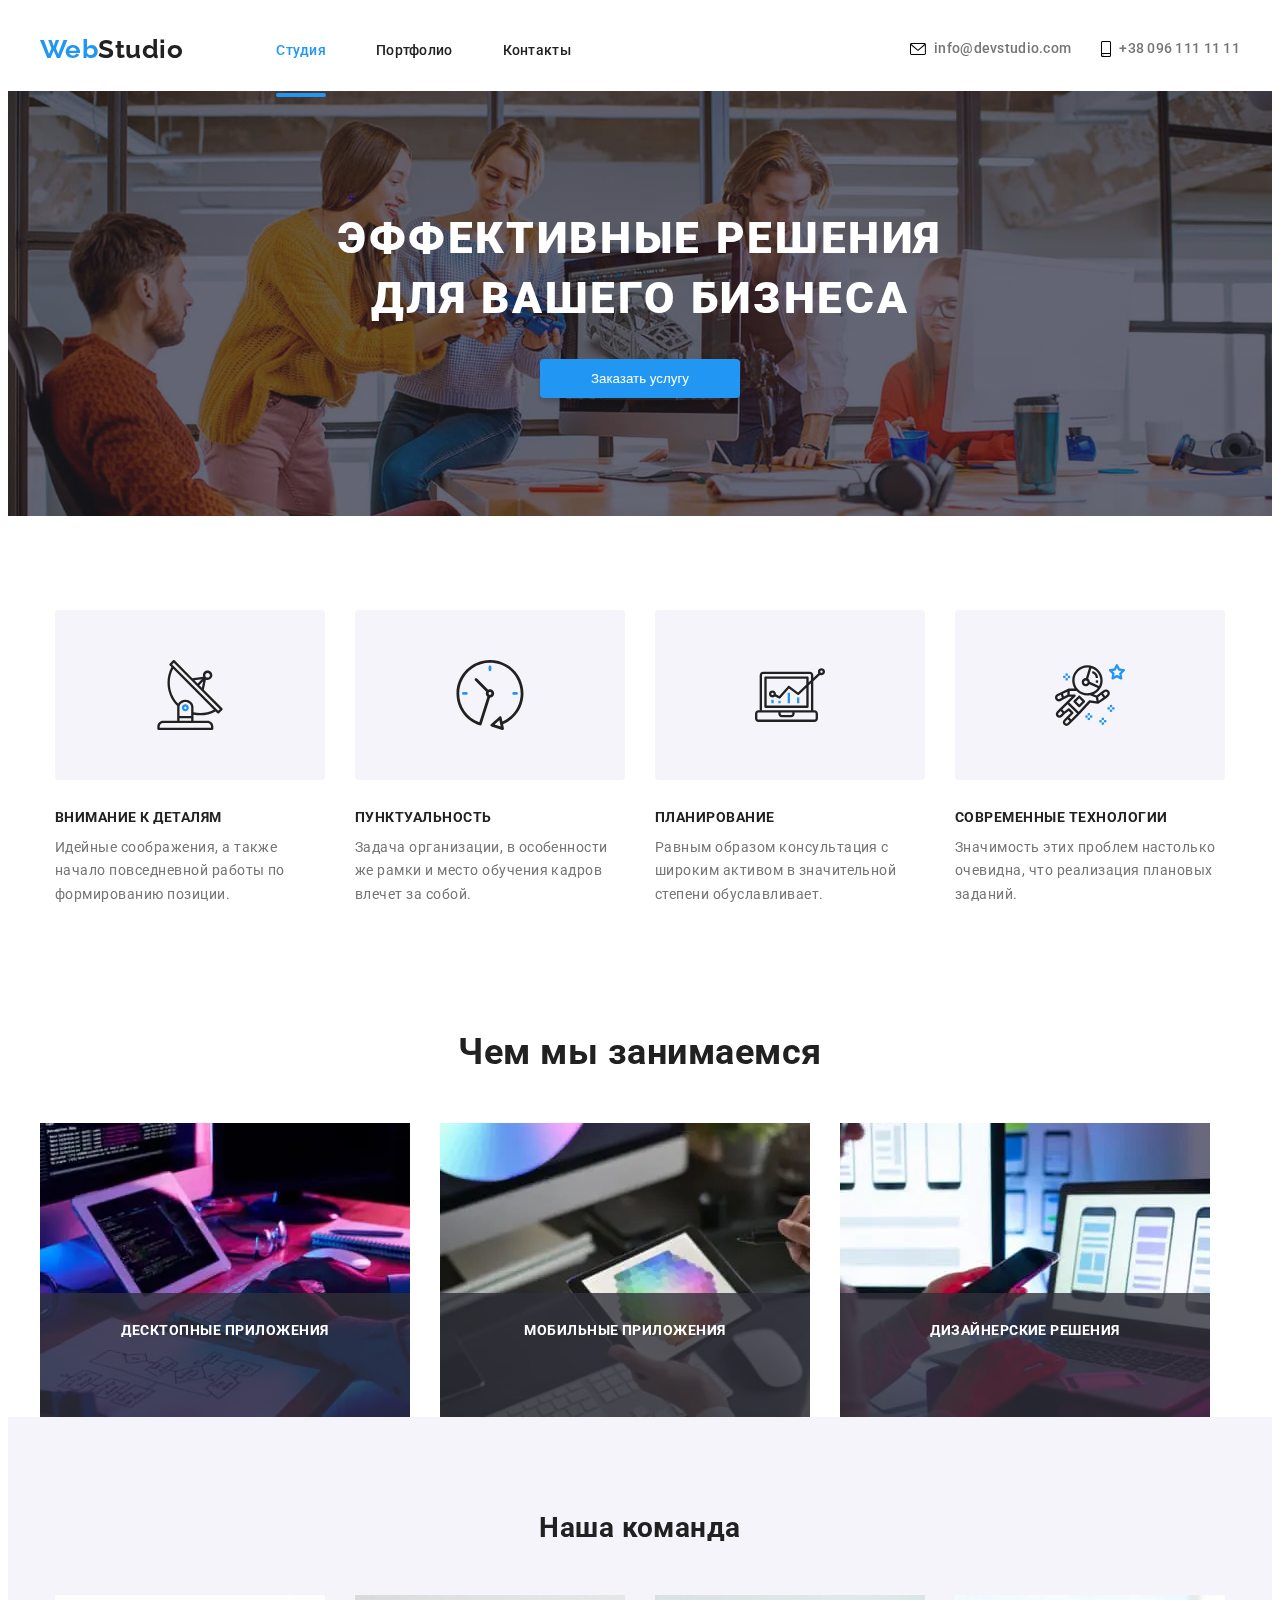
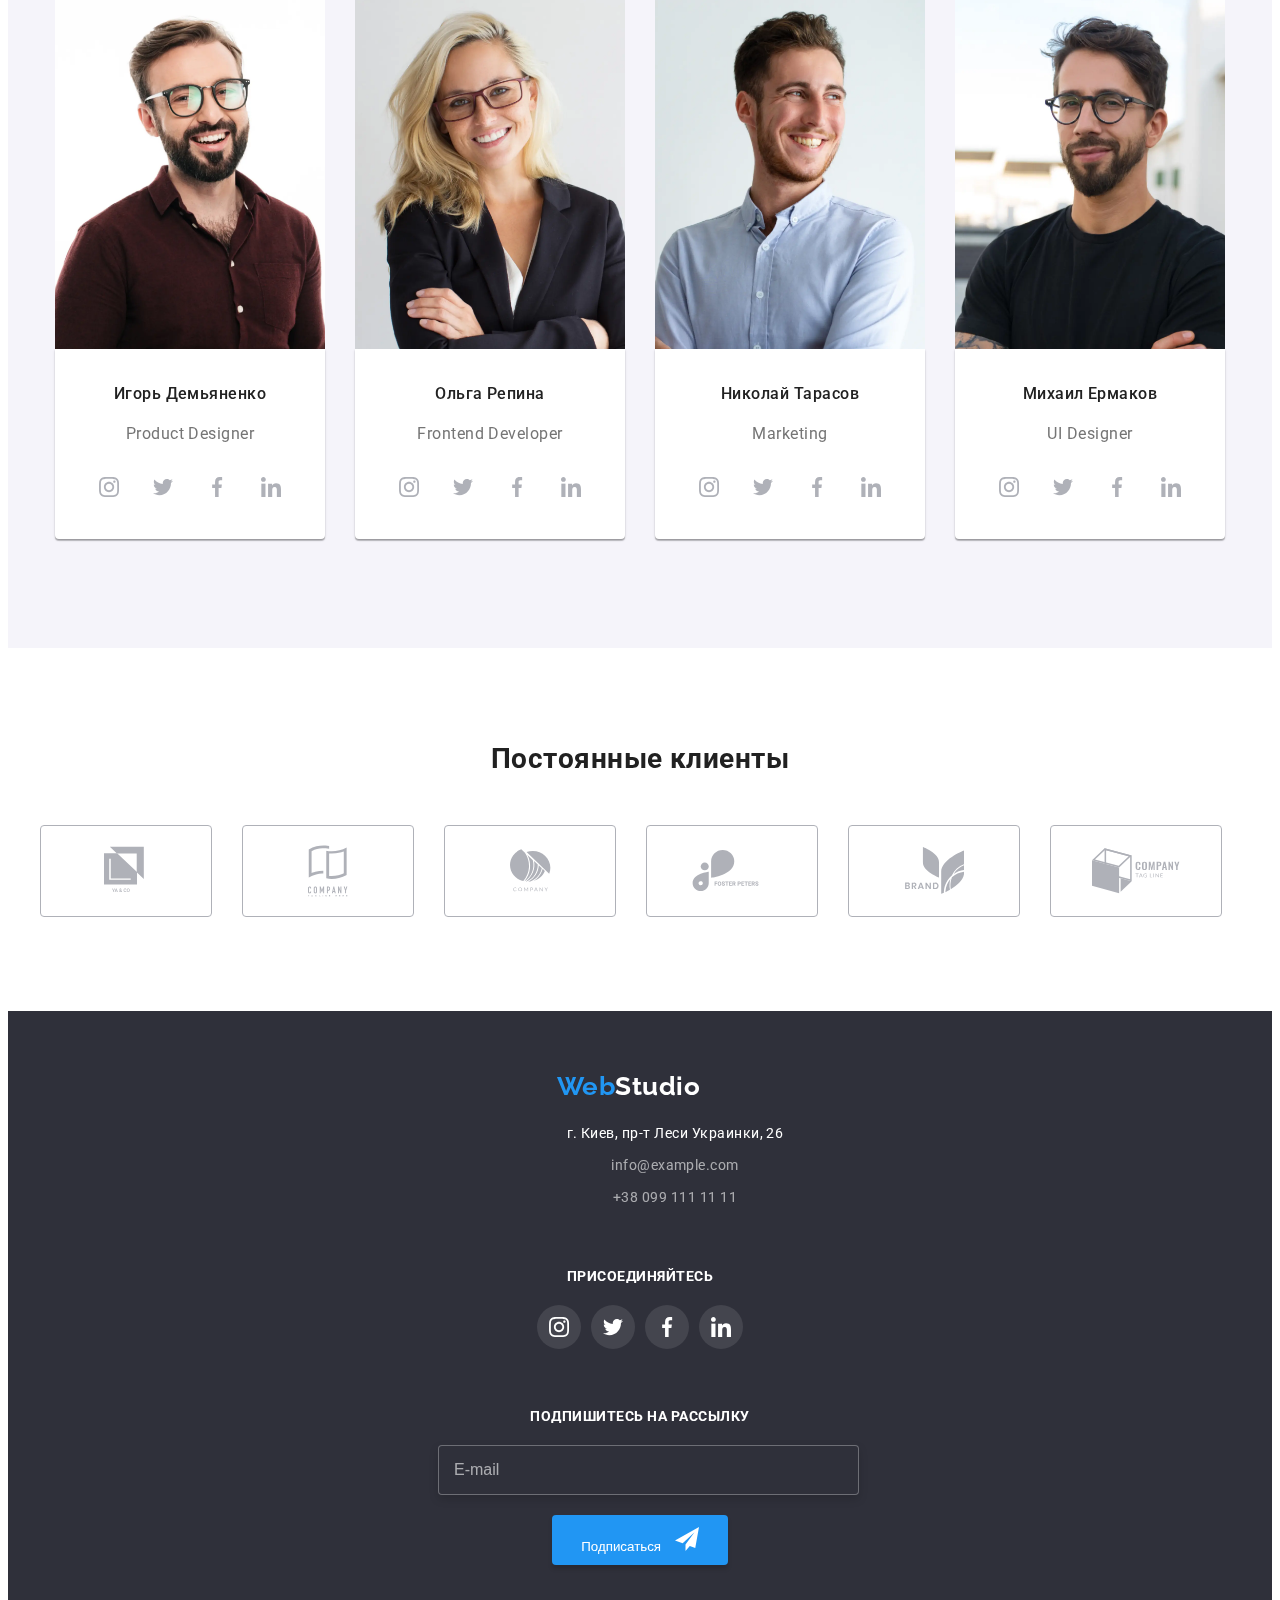
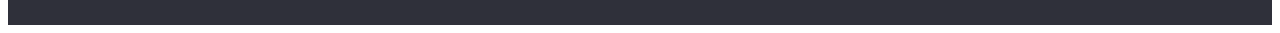
==== commit 5ea50555: "корректировка" ====
--- a/index.html
+++ b/index.html
@@ -27,6 +27,7 @@
           <li class="menu__item"><a href="" class="menu__link link">Контакты</a></li>
         </ul>
       </nav>
+
       <button type="button" class="burger-btn"data-menu-button>
         <svg class="burger-btn__icon">
           <use href="./images/sprite.svg#icon-burger-menu"></use>
@@ -59,10 +60,10 @@
         </button>
         <ul class="mobile-menu__list list">
           <li class="mobile-menu__item ">
-            <a href="" class="mobile-menu__link link">Студия</a>
+            <a href="./index.html" class="mobile-menu__link link current">Студия</a>
           </li>
           <li class="mobile-menu__item">
-            <a href="" class="mobile-menu__link link" >Портфолио</a>
+            <a href="./portfolio.html" class="mobile-menu__link link" >Портфолио</a>
           </li>
           <li class="mobile-menu__item">
             <a href="" class="mobile-menu__link link">Контакты</a>
@@ -228,14 +229,14 @@
 
             <li class="team-members__item">
               <picture>
-                <source srcset="./images/portfolio-set/prime-450.webp 450w,
-                                                    ./images/portfolio-set/prime-900.webp 900w,
-                                                    ./images/portfolio-set/prime-1350.webp 1350w" type="image/webp">
+                <source srcset="./images/our-team/demyanenko-450.webp 450w,
+                ./images/our-team/demyanenko-900.webp 900w,
+                ./images/our-team/demyanenko-1350.webp 1350w" type="image/webp">
               
-                <img class="products__image" srcset="
-                                                    ./images/portfolio-set/prime-450.jpg   450w,
-                                                    ./images/portfolio-set/prime-900.jpg   900w,
-                                                    ./images/portfolio-set/prime-1350.jpg 1350w"
+                <img class="team-members__image" srcset="
+                ./images/our-team/demyanenko-450.jpg   450w,
+                ./images/our-team/demyanenko-900.jpg   900w,
+                ./images/our-team/demyanenko-1350.jpg 1350w"
                   sizes="(min-width: 1200px) 33.33vw, (min-width: 768px) 50vw, 100vw"
                   src="./images/portfolio/products/product-1-450.jpg" alt="Сайт на экране ноутбука" />
               </picture>
@@ -250,6 +251,7 @@
                     </svg>
                   </a>
                 </li>
+
                 <li class="social-list__item">
                   <a href="" class="social-list__link link">
                     <svg class="social-list__icon">
@@ -278,14 +280,13 @@
           
             <li class="team-members__item">
               <picture>
-                <source srcset="./images/portfolio-set/prime-450.webp 450w,
-                                                    ./images/portfolio-set/prime-900.webp 900w,
-                                                    ./images/portfolio-set/prime-1350.webp 1350w" type="image/webp">
+                <source srcset="./images/our-team/repina-450.webp 450w,
+                ./images/our-team/repina-900.webp 900w,
+                ./images/our-team/repina-1350.webp 1350w" type="image/webp">
               
-                <img class="products__image" srcset="
-                                                    ./images/portfolio-set/prime-450.jpg   450w,
-                                                    ./images/portfolio-set/prime-900.jpg   900w,
-                                                    ./images/portfolio-set/prime-1350.jpg 1350w"
+                <img class="team-members__image" srcset="./images/our-team/repina-450.jpg   450w,
+                ./images/our-team/repina-900.jpg   900w,
+                ./images/our-team/repina-1350.jpg 1350w"
                   sizes="(min-width: 1200px) 33.33vw, (min-width: 768px) 50vw, 100vw"
                   src="./images/portfolio/products/product-1-450.jpg" alt="Сайт на экране ноутбука" />
               </picture>
@@ -328,14 +329,14 @@
           
             <li class="team-members__item">
               <picture>
-                <source srcset="./images/portfolio-set/prime-450.webp 450w,
-                                                    ./images/portfolio-set/prime-900.webp 900w,
-                                                    ./images/portfolio-set/prime-1350.webp 1350w" type="image/webp">
+                <source srcset="./images/our-team/tarasov-450.webp 450w,
+                ./images/our-team/tarasov-900.webp 900w,
+                ./images/our-team/tarasov-1350.webp 1350w" type="image/webp">
               
-                <img class="products__image" srcset="
-                                                    ./images/portfolio-set/prime-450.jpg   450w,
-                                                    ./images/portfolio-set/prime-900.jpg   900w,
-                                                    ./images/portfolio-set/prime-1350.jpg 1350w"
+                <img class="team-members__image" srcset="
+                ./images/our-team/tarasov-450.jpg   450w,
+                ./images/our-team/tarasov-900.jpg   900w,
+                ./images/our-team/tarasov-1350.jpg 1350w"
                   sizes="(min-width: 1200px) 33.33vw, (min-width: 768px) 50vw, 100vw"
                   src="./images/portfolio/products/product-1-450.jpg" alt="Сайт на экране ноутбука" />
               </picture>
@@ -378,22 +379,18 @@
           
             <li class="team-members__item">
               <picture>
-                <source srcset="./images/our-team/ermakov-desktop.webp 1x, ./images/our-team/ermakov-desktop@2x.webp 2x"
-                  type="image/webp" media="(min-width: 1200px)">
-                <source srcset="./images/our-team/ermakov-desktop.jpg 1x, ./images/our-team/ermakov-desktop@2x.jpg 2x"
-                  media="(min-width: 1200px)">
+                <source srcset="./images/our-team/ermakov-450.webp 450w,
+                ./images/our-team/ermakov-900.webp 900w,
+                ./images/our-team/ermakov-1350.webp 1350w" type="image/webp">
               
-                <source srcset="./images/our-team/ermakov-tablet.webp 1x, ./images/our-team/ermakov-tablet@2x.webp 2x"
-                  type="image/webp" media="(min-width: 768px)">
-                <source srcset="./images/our-team/ermakov-tablet.jpg 1x, ./images/our-team/ermakov-tablet@2x.jpg 2x"
-                  media="(min-width: 768px)">
-              
-                <source srcset="./images/our-team/ermakov-mobile.webp 1x, ./images/our-team/ermakov-mobile@2x.webp 2x"
-                  type="image/webp">
-                <source srcset="./images/our-team/ermakov-mobile.jpg 1x, ./images/our-team/ermakov-mobile@2x.jpg 2x">
-                
-              <img src="./images/team/ermakov.jpg" alt="Михаил Ермаков"/>
+                <img class="team-members__image" srcset="
+                ./images/our-team/ermakov-450.jpg   450w,
+                ./images/our-team/ermakov-900.jpg   900w,
+                ./images/our-team/ermakov-1350.jpg 1350w"
+                  sizes="(min-width: 1200px) 33.33vw, (min-width: 768px) 50vw, 100vw"
+                  src="./images/portfolio/products/product-1-450.jpg" alt="Сайт на экране ноутбука" />
               </picture>
+
               <div class="team-list">
                 <h3 class="team-list__name">Михаил Ермаков</h3>
                 <p lang="en" class="team-list__proffesion">UI Designer</p>
--- a/css/main.min.css
+++ b/css/main.min.css
@@ -1,2 +1,2 @@
-:root{--primary-text-color: #757575;--title-text-color: #212121;--accent-color: #2196f3;--secondary-text-color: #ffffff;--main-font: Roboto, sans-serif;--secondary-font: Raleway, sans-serif;--section-desktop-pad-top: 94px;--section-desktop-pad-bott: 94px;--section-tablet-pad-top: 60px;--section-tablet-pad-bott: 60px;--timing-function: cubic-bezier(0.4, 0, 0.2, 1)}.visually-hidden{position:absolute !important;clip:rect(1px 1px 1px 1px);clip:rect(1px, 1px, 1px, 1px);padding:0 !important;border:0 !important;height:1px !important;width:1px !important;overflow:hidden}body{background-color:#ffffff;color:var(--primary-text-color);font-family:var(--main-font);letter-spacing:0.03em}.list{list-style:none}.link{text-decoration:none}h1,h2,h3,h4,h5,h6,p{margin:0}ul,ol{margin:0;padding:0}img{display:block}.container{padding-left:15px;padding-right:15px;margin:0 auto}.header .container{display:-webkit-box;display:-ms-flexbox;display:flex;-webkit-box-align:center;-ms-flex-align:center;align-items:center;-webkit-box-pack:justify;-ms-flex-pack:justify;justify-content:space-between}@media screen and (min-width: 480px){.container{width:480px;margin:0 auto}.container .clients{display:-webkit-box;display:-ms-flexbox;display:flex}}@media screen and (min-width: 768px){.container{width:768px}}@media screen and (min-width: 1200px){.container{width:1200px}}.header{padding-top:16px;padding-bottom:16px}.contact-list{display:none}.menu{display:none}@media screen and (min-width: 768px){.burger-btn{display:none}.mobile-menu{display:none}.nav-information{display:-webkit-box;display:-ms-flexbox;display:flex;-webkit-box-align:center;-ms-flex-align:center;align-items:center}.menu{display:-webkit-box;display:-ms-flexbox;display:flex;margin-right:84px}.menu__item:not(:last-child){margin-right:50px}.menu__link{font-weight:500;font-size:14px;line-height:1.14;letter-spacing:0.02em;color:var(--title-text-color)}.menu .link.current{color:var(--accent-color)}.current{position:relative;padding-bottom:39px}.current::after{content:"";display:block;width:100%;height:4px;background-color:var(--accent-color);position:absolute;left:0;bottom:0;border-radius:2px;-webkit-transition:opacity 250ms var(--timing-function);transition:opacity 250ms var(--timing-function)}.contact-list{display:-webkit-box;display:-ms-flexbox;display:flex;-webkit-box-orient:vertical;-webkit-box-direction:normal;-ms-flex-direction:column;flex-direction:column}.contact-list__link{display:-webkit-box;display:-ms-flexbox;display:flex;-webkit-box-align:center;-ms-flex-align:center;align-items:center;color:var(--primary-text-color);font-weight:500;font-size:12px;line-height:1.17;letter-spacing:0.02em}.contact-list__link:hover,.contact-list__link:focus{color:var(--accent-color)}.contact-list__icon-mail{width:14px;height:10px;margin-right:8px}.contact-list__icon-phone{width:10px;height:14px;margin-right:8px}}@media screen and (min-width: 1200px){.header{padding-top:26px;padding-bottom:26px}.contact-list__link{font-size:14px;line-height:1.14}.contact-list{-webkit-box-orient:horizontal;-webkit-box-direction:normal;-ms-flex-direction:row;flex-direction:row;-webkit-box-align:center;-ms-flex-align:center;align-items:center;margin-left:auto}.contact-list__item{-webkit-transition:fill 250ms var(--timing-function);transition:fill 250ms var(--timing-function)}.contact-list__item:not(:last-child){margin-right:30px}.contact-list__item:hover,.contact-list__item:focus{fill:var(--accent-color)}.contact-list__icon-mail{width:16px;height:12px}.contact-list__icon-phone{width:10px;height:16px}}.hero{padding-top:118px;padding-bottom:118px;background-color:#555555;background-image:-webkit-gradient(linear, left top, left bottom, from(rgba(47,48,58,0.4)), to(rgba(47,48,58,0.4))),url(../../images/bg/header-img-mobile.jpg);background-image:linear-gradient(rgba(47,48,58,0.4), rgba(47,48,58,0.4)),url(../../images/bg/header-img-mobile.jpg);background-repeat:no-repeat;background-size:cover;max-width:1600px;margin:0 auto}@media (min-device-pixel-ratio: 2), (-webkit-min-device-pixel-ratio: 2), (min-resolution: 192dpi), (min-resolution: 2dppx){.hero{background-color:#555555;background-image:-webkit-gradient(linear, left top, left bottom, from(rgba(47,48,58,0.4)), to(rgba(47,48,58,0.4))),url(../../images/bg/header-img-mobile@2x.jpg);background-image:linear-gradient(rgba(47,48,58,0.4), rgba(47,48,58,0.4)),url(../../images/bg/header-img-mobile@2x.jpg)}}.hero-title{color:var(--secondary-text-color);font-weight:900;font-size:26px;line-height:1.62;text-align:center;letter-spacing:0.06em;text-transform:uppercase;padding-left:30px;padding-right:30px;margin-bottom:30px}@media screen and (min-width: 768px){.hero{padding-top:200px;padding-bottom:200px;background-color:#555555;background-image:-webkit-gradient(linear, left top, left bottom, from(rgba(47,48,58,0.4)), to(rgba(47,48,58,0.4))),url(../../images/bg/header-img-tablet.jpg);background-image:linear-gradient(rgba(47,48,58,0.4), rgba(47,48,58,0.4)),url(../../images/bg/header-img-tablet.jpg);background-repeat:no-repeat;background-size:cover;max-width:1600px;margin:0 auto}}@media screen and (min-width: 768px) and (min-device-pixel-ratio: 2), screen and (min-width: 768px) and (-webkit-min-device-pixel-ratio: 2), screen and (min-width: 768px) and (min-resolution: 192dpi), screen and (min-width: 768px) and (min-resolution: 2dppx){.hero{background-image:-webkit-gradient(linear, left top, left bottom, from(rgba(47,48,58,0.4)), to(rgba(47,48,58,0.4))),url(../../images/bg/header-img-tablet@2x.jpg);background-image:linear-gradient(rgba(47,48,58,0.4), rgba(47,48,58,0.4)),url(../../images/bg/header-img-tablet@2x.jpg)}}@media screen and (min-width: 768px){.hero-title{padding-left:189px;padding-right:189px}}@media screen and (min-width: 1200px){.hero{padding-top:118px;padding-bottom:118px;background-color:#555555;background-image:-webkit-gradient(linear, left top, left bottom, from(rgba(47,48,58,0.4)), to(rgba(47,48,58,0.4))),url(../images/bg/header-img-desktop.jpg);background-image:linear-gradient(rgba(47,48,58,0.4), rgba(47,48,58,0.4)),url(../images/bg/header-img-desktop.jpg);background-repeat:no-repeat;background-size:cover;max-width:1600px;margin:0 auto}}@media screen and (min-width: 1200px) and (min-device-pixel-ratio: 2), screen and (min-width: 1200px) and (-webkit-min-device-pixel-ratio: 2), screen and (min-width: 1200px) and (min-resolution: 192dpi), screen and (min-width: 1200px) and (min-resolution: 2dppx){.hero{background-color:#555555;background-image:-webkit-gradient(linear, left top, left bottom, from(rgba(47,48,58,0.4)), to(rgba(47,48,58,0.4))),url(../images/bg/header-img-desktop@2x.jpg);background-image:linear-gradient(rgba(47,48,58,0.4), rgba(47,48,58,0.4)),url(../images/bg/header-img-desktop@2x.jpg)}}@media screen and (min-width: 1200px){.hero-title{font-size:44px;line-height:1.36;padding-left:252px;padding-right:252px}}.footer{background-color:#2f303a;padding-top:60px;padding-bottom:60px}.footer .container{display:-webkit-box;display:-ms-flexbox;display:flex;-webkit-box-orient:vertical;-webkit-box-direction:normal;-ms-flex-direction:column;flex-direction:column;-webkit-box-align:center;-ms-flex-align:center;align-items:center}.footer .social-list__item:not(:last-child){margin-right:10px}.footer .social-list__icon{fill:var(--secondary-text-color)}.footer .social-list__link{-webkit-box-sizing:border-box;box-sizing:border-box;border-radius:50px;background:rgba(255,255,255,0.1);height:44px;width:44px}.address-main{font-style:normal}.address__title{font-size:14px;line-height:1.71;text-align:center;color:var(--secondary-text-color);margin-bottom:8px}.address__item:not(:last-child){margin-bottom:8px}.address__info{font-size:14px;line-height:1.71;text-align:center;color:rgba(255,255,255,0.6)}.footer-wraper{margin-top:60px;margin-bottom:60px}.wraper-title{text-align:center;font-weight:700;font-size:14px;line-height:1.14;text-transform:uppercase;color:var(--secondary-text-color);margin-bottom:20px}.footer-form__input{height:50px;background-color:transparent;border:1px solid rgba(255,255,255,0.3);-webkit-box-sizing:border-box;box-sizing:border-box;-webkit-filter:drop-shadow(0px 4px 4px rgba(0,0,0,0.15));filter:drop-shadow(0px 4px 4px rgba(0,0,0,0.15));outline:none;border-radius:4px;min-height:100%;color:var(--secondary-text-color);padding:16px 15px;margin-bottom:20px}.footer-button{display:-webkit-box;display:-ms-flexbox;display:flex;-webkit-box-pack:center;-ms-flex-pack:center;justify-content:center;-webkit-box-align:center;-ms-flex-align:center;align-items:center;color:var(--secondary-text-color);height:50px;background:var(--accent-color);-webkit-box-shadow:0px 4px 4px rgba(0,0,0,0.15);box-shadow:0px 4px 4px rgba(0,0,0,0.15);border-radius:4px;padding:10px 29px;border:transparent;cursor:pointer;margin:0 auto}.footer-button__icon{margin-left:10px;fill:var(--secondary-text-color)}@media screen and (min-width: 480px){.address-main{margin-top:20px}}@media screen and (min-width: 768px){.adress-social{display:-webkit-box;display:-ms-flexbox;display:flex;-webkit-box-pack:justify;-ms-flex-pack:justify;justify-content:space-between}.footer-form-all{display:block}}.logo{font-family:var(--secondary-font);font-weight:700;font-size:24px;line-height:1.17;color:var(--title-text-color)}.logo__accent-text{color:var(--accent-color)}.logo__dark-theme{color:var(--secondary-text-color)}@media screen and (min-width: 768px){.logo{margin-right:88px}}@media screen and (min-width: 1200px){.logo{font-weight:700;font-size:26px;line-height:1.19;margin-right:93px}}.mobile-menu{position:fixed;top:0;left:50%;width:100vw;max-width:480px;height:100vh;padding:48px 40px;background-color:bisque;-webkit-transform:translateY(-100%) translateX(-50%);transform:translateY(-100%) translateX(-50%);-webkit-transition:-webkit-transform 250ms var(--timing-function);transition:-webkit-transform 250ms var(--timing-function);transition:transform 250ms var(--timing-function);transition:transform 250ms var(--timing-function), -webkit-transform 250ms var(--timing-function);opacity:0}.is-open{-webkit-transform:translateY(0) translateX(-50%);transform:translateY(0) translateX(-50%);opacity:1}.burger-btn,.mobile-menu-close-btn{background-color:transparent;border:none;padding:0}.mobile-menu-close-btn{position:absolute;top:10px;right:15px;cursor:pointer}.mobile-menu-close-btn:hover,.mobile-menu-close-btn:focus{fill:var(--accent-color)}.mobile-menu-close-icon{width:40px;height:40px}.burger-btn__icon{width:40px;height:40px}.mobile-menu__link{font-weight:500;font-size:40px;line-height:1.18;letter-spacing:0.02em;color:var(--title-text-color)}.mobile-menu__link:hover,.mobile-menu__link:focus{color:var(--accent-color)}.mobile-menu__item:not(:last-child){margin-bottom:32px}.mobile-menu__list{margin-bottom:302px}.contact-menu{margin-bottom:64px}.contact-menu__item-phone{margin-bottom:32px}.contact-menu_link-tel{font-weight:500;font-size:34px;line-height:1.18;letter-spacing:0.02em;color:var(--accent-color)}.contact-menu_link-mail{font-weight:500;font-size:24px;line-height:1.17;letter-spacing:0.02em;color:var(--primary-text-color)}.menu-social{display:-webkit-box;display:-ms-flexbox;display:flex;-webkit-box-align:center;-ms-flex-align:center;align-items:center}.menu-social__link{font-weight:500;font-size:18px;line-height:1.22;letter-spacing:0.02em;color:var(--accent-color)}.menu-social__list:not(:last-child){margin-right:20px}.modal-button{display:block;margin-left:auto;margin-right:auto;color:var(--secondary-text-color);background-color:var(--accent-color);-webkit-box-shadow:0px 4px 4px rgba(0,0,0,0.15);box-shadow:0px 4px 4px rgba(0,0,0,0.15);border-color:transparent;cursor:pointer;min-width:200px;padding:10px 32px;border-radius:4px}.features-section{padding-top:60px;margin:0 auto}.visually-list{display:-webkit-box;display:-ms-flexbox;display:flex;background:#f5f4fa;border-radius:4px;-webkit-box-align:center;-ms-flex-align:center;align-items:center;height:120px;margin-bottom:30px;padding:25px 0}.features__title{text-align:center;color:var(--title-text-color);font-weight:700;font-size:14px;line-height:1.14;text-transform:uppercase;margin-bottom:10px}.features__text{font-size:14px;line-height:1.71;min-width:270px;margin-bottom:30px}.visually-list__icon{margin:0 auto}@media screen and (min-width: 768px){.features{display:-webkit-box;display:-ms-flexbox;display:flex;-ms-flex-wrap:wrap;flex-wrap:wrap;-webkit-box-pack:center;-ms-flex-pack:center;justify-content:center;margin:-15px}.features__item{margin:15px;width:calc((768px - 4 * 15px) / 2)}.features__title{text-align:left}}@media screen and (min-width: 1200px){.features-section{padding-top:94px;padding-bottom:47px}.features__item{width:calc((1200px - 8 * 15px) / 4)}}@media screen and (max-width: 1199px){.about-us{display:none}}@media screen and (min-width: 1200px){.about-us{padding-top:47px;padding-bottom:var(--section-pad-bott)}.about-title{color:var(--title-text-color);font-weight:700;font-size:36px;line-height:1.17;text-align:center;margin-bottom:50px}.about-list{display:-webkit-box;display:-ms-flexbox;display:flex;-ms-flex-wrap:wrap;flex-wrap:wrap;margin-left:-30px;margin-top:-30px}.about-list__item{position:relative;margin-left:30px;margin-top:30px;-ms-flex-preferred-size:calc(100% / 3 -30px);flex-basis:calc(100% / 3 -30px)}.overlay-action{position:absolute;background-color:rgba(47,48,58,0.8);width:100%;height:70px;left:0;bottom:0;padding-top:27px;padding-bottom:27px}.overlay-action__text{font-weight:700;font-size:14px;line-height:1.43;text-align:center;text-transform:uppercase;color:#ffffff}}.social-list{display:-webkit-box;display:-ms-flexbox;display:flex;-webkit-box-align:center;-ms-flex-align:center;align-items:center;-webkit-box-pack:center;-ms-flex-pack:center;justify-content:center}.our-team .social-list{padding-left:32px;padding-right:32px}.social-list__item:not(:last-child){margin-right:10px}.social-list__link{display:-webkit-box;display:-ms-flexbox;display:flex;-webkit-box-pack:center;-ms-flex-pack:center;justify-content:center;-webkit-box-align:center;-ms-flex-align:center;align-items:center;-webkit-transition:background-color 250ms var(--timing-function);transition:background-color 250ms var(--timing-function)}.our-team .social-list__link{width:44px;height:44px;border-radius:50%;background-color:#ffffff}.social-list__link:hover,.social-list__link:focus{background-color:var(--accent-color)}.social-list__icon{width:20px;height:20px;fill:#afb1b8;-webkit-transition:fill 250ms var(--timing-function);transition:fill 250ms var(--timing-function)}.social-list__link:hover .social-list__icon,.social-list__link:focus .social-list__icon{fill:#ffffff}.team-members{padding-bottom:60px}@media screen and (min-width: 768px){.team-members{margin:-15px;display:-webkit-box;display:-ms-flexbox;display:flex;-ms-flex-wrap:wrap;flex-wrap:wrap}}@media screen and (min-width: 1200px){.team-members{-webkit-box-pack:center;-ms-flex-pack:center;justify-content:center}}.team-members__item{display:-webkit-box;display:-ms-flexbox;display:flex}@media screen and (min-width: 768px){.team-members__item{margin:15px;-ms-flex-preferred-size:calc((100% - 4 * 15px) / 2);flex-basis:calc((100% - 4 * 15px) / 2)}}@media screen and (min-width: 1200px){.team-members__item{-ms-flex-preferred-size:calc((100% - 8 * 15px) / 4);flex-basis:calc((100% - 8 * 15px) / 4)}}.products__lable{border:1px solid #eeeeee;padding-top:20px;padding-bottom:20px;padding-left:24px;padding-right:24px}.products__title{color:var(--title-text-color);font-weight:700;font-size:18px;line-height:2;letter-spacing:0.06em;margin-bottom:4px}.products__text{color:var(--primary-text-color);font-size:16px;line-height:1.87}.products__thumb{position:relative;overflow:hidden}.products__overlay{position:absolute;top:0;left:0;height:100%;font-size:18px;line-height:1.56;background-color:rgba(33,150,243,0.9);color:#ffffff;padding:63px 24px;-webkit-transform:translateY(100%);transform:translateY(100%);opacity:0;-webkit-transition:opacity 250ms var(--timing-function),-webkit-transform 250ms var(--timing-function);transition:opacity 250ms var(--timing-function),-webkit-transform 250ms var(--timing-function);transition:transform 250ms var(--timing-function),opacity 250ms var(--timing-function);transition:transform 250ms var(--timing-function),opacity 250ms var(--timing-function),-webkit-transform 250ms var(--timing-function)}.products__link:hover .products__overlay,.products__link:focus .products__overlay{-webkit-transform:translateY(0);transform:translateY(0);opacity:1;-webkit-transition:opacity 250ms var(--timing-function),-webkit-transform 250ms var(--timing-function);transition:opacity 250ms var(--timing-function),-webkit-transform 250ms var(--timing-function);transition:transform 250ms var(--timing-function),opacity 250ms var(--timing-function);transition:transform 250ms var(--timing-function),opacity 250ms var(--timing-function),-webkit-transform 250ms var(--timing-function)}.clients{padding-top:60px;padding-bottom:60px}.clients-list{display:-webkit-box;display:-ms-flexbox;display:flex;-ms-flex-wrap:wrap;flex-wrap:wrap;margin:-15px}.clients-list__item{margin:15px}.clients-list__link{display:-webkit-box;display:-ms-flexbox;display:flex;-webkit-box-align:center;-ms-flex-align:center;align-items:center;-webkit-box-pack:center;-ms-flex-pack:center;justify-content:center;height:90px;border:1px solid #afb1b8;border-radius:4px;fill:#afb1b8;-webkit-transition:border-color 250ms cubic-bezier(0.4, 0, 0.2, 1),fill 250ms cubic-bezier(0.4, 0, 0.2, 1);transition:border-color 250ms cubic-bezier(0.4, 0, 0.2, 1),fill 250ms cubic-bezier(0.4, 0, 0.2, 1)}.clients-list__link:hover,.clients-list__link:focus{border-color:#2196f3;fill:#2196f3}@media screen and (min-width: 480px) and (max-width: 767px){.clients-list__link{width:calc((480px - 4 * 15px) / 2)}}@media screen and (min-width: 768px) and (max-width: 1199px){.clients-list__link{width:calc((768px - 6 * 15px) / 3)}}@media screen and (min-width: 1200px){.clients{padding-top:var(--section-pad-top);padding-bottom:var(--section-pad-bott)}.clients-list__link{width:170px;height:90px}}.backdrop{opacity:1;pointer-events:initial;overflow:scroll;position:fixed;top:0;left:0;width:100vw;height:100vh;z-index:2;padding:93px 15px;background-color:rgba(0,0,0,0.2);-webkit-transition:opacity 250ms cubic-bezier(0.4, 0, 0.2, 1);transition:opacity 250ms cubic-bezier(0.4, 0, 0.2, 1)}@media screen and (min-width: 768px) and (max-width: 1199px){.backdrop{padding:208px 0}}@media screen and (min-width: 1200px){.backdrop{padding:221px 0}}.backdrop.is-hidden{opacity:0;pointer-events:none;z-index:-1}.modal{position:absolute;top:50%;left:50%;-webkit-transform:translate(-50%, -50%);transform:translate(-50%, -50%);min-height:581px;min-width:528px;background-color:var(--secondary-text-color);-webkit-box-shadow:0px 1px 3px rgba(0,0,0,0.12),0px 1px 1px rgba(0,0,0,0.14),0px 2px 1px rgba(0,0,0,0.2);box-shadow:0px 1px 3px rgba(0,0,0,0.12),0px 1px 1px rgba(0,0,0,0.14),0px 2px 1px rgba(0,0,0,0.2);border-radius:4px;padding:40px}.modal__close-button{position:absolute;top:8px;right:8px;width:30px;height:30px;background:#ffffff;border-radius:50%;border:1px solid rgba(0,0,0,0.1);cursor:pointer}.modal__close-icon{width:11px;height:11px}@media screen and (min-width: 480px){.modal{min-height:609px;min-width:450px}}.form-title{font-weight:700;font-size:20px;line-height:1.5;text-align:center;margin-bottom:12px;color:var(--title-text-color)}.form{display:-webkit-box;display:-ms-flexbox;display:flex;-webkit-box-orient:vertical;-webkit-box-direction:normal;-ms-flex-direction:column;flex-direction:column}.form-field__all{display:block;position:relative;margin-top:4px}.form-field__form-input{width:100%;height:40px;border:1px solid rgba(33,33,33,0.2);-webkit-box-sizing:border-box;box-sizing:border-box;border-radius:4px;cursor:pointer;padding-left:42px;-webkit-transition:border-color 250ms var(--timing-function);transition:border-color 250ms var(--timing-function)}.form-field__form-input:focus{border-color:var(--accent-color);outline:none}.form-field__icon{position:absolute;top:50%;left:12px;-webkit-transform:translateY(-50%);transform:translateY(-50%);-webkit-transition:fill 250ms var(--timing-function);transition:fill 250ms var(--timing-function)}.form-field__form-input:focus+.form-field__icon{fill:var(--accent-color)}.form-field{margin-bottom:10px}.form-field__title-area{width:100%;resize:none;height:120px;font-size:14px;line-height:1.71;padding:12px 16px;border:1px solid rgba(33,33,33,0.2);-webkit-box-sizing:border-box;box-sizing:border-box;border-radius:4px;-webkit-transition:border-color 250ms var(--timing-function);transition:border-color 250ms var(--timing-function);margin-top:4px}.form-field__title-area::-webkit-input-placeholder{font-size:12px;line-height:1.67;letter-spacing:0.01em;color:rgba(117,117,117,0.5)}.form-field__title-area:-ms-input-placeholder{font-size:12px;line-height:1.67;letter-spacing:0.01em;color:rgba(117,117,117,0.5)}.form-field__title-area::-ms-input-placeholder{font-size:12px;line-height:1.67;letter-spacing:0.01em;color:rgba(117,117,117,0.5)}.form-field__title-area::placeholder{font-size:12px;line-height:1.67;letter-spacing:0.01em;color:rgba(117,117,117,0.5)}.form-field__title-area:focus{border-color:var(--accent-color);outline:none}.form-label-agree{display:-webkit-box;display:-ms-flexbox;display:flex;-webkit-box-align:center;-ms-flex-align:center;align-items:center;font-size:12px;line-height:1.17;color:#757575;letter-spacing:0.01em}.form-label-agree::before{display:block;content:"";width:16px;height:15px;cursor:pointer;background-image:url(/images/agree-form.svg);margin-right:8px}.form-input-checkbox:checked+.form-label-agree::before{background-image:url(/images/icon-check-form.svg);background-color:var(--accent-color);border-radius:4px}.checkbox{margin-top:15px}.form-link{color:var(--accent-color);font-size:12px;line-height:1.17}.buttom-input{-ms-flex-item-align:center;-ms-grid-row-align:center;align-self:center;background:#2196f3;-webkit-box-shadow:0px 4px 4px rgba(0,0,0,0.15);box-shadow:0px 4px 4px rgba(0,0,0,0.15);border-radius:4px;border:transparent;padding:10px 56px;cursor:pointer;font-weight:700;font-size:16px;line-height:1.87;letter-spacing:0.06em;color:#ffffff;margin-top:30px;-webkit-transition:background-color 250ms var(--timing-function);transition:background-color 250ms var(--timing-function)}.buttom-input:focus,.buttom-input:hover{background-color:#188ce8}@media screen and (min-width: 1200px){.form-title{font-weight:700;font-size:20px;line-height:1.15;text-align:center;margin-bottom:12px}.form-label-agree{display:-webkit-box;display:-ms-flexbox;display:flex;-webkit-box-align:center;-ms-flex-align:center;align-items:center;font-size:14px;line-height:1.71;letter-spacing:0.03em}.form-label-agree::before{margin-left:13px}.form-link{color:var(--accent-color);font-size:14px;line-height:1.71}}
+:root{--primary-text-color: #757575;--title-text-color: #212121;--accent-color: #2196f3;--secondary-text-color: #ffffff;--main-font: Roboto, sans-serif;--secondary-font: Raleway, sans-serif;--section-desktop-pad-top: 94px;--section-desktop-pad-bott: 94px;--section-mobile-pad-top: 60px;--section-modile-pad-bott: 60px;--timing-function: cubic-bezier(0.4, 0, 0.2, 1)}.visually-hidden{position:absolute !important;clip:rect(1px 1px 1px 1px);clip:rect(1px, 1px, 1px, 1px);padding:0 !important;border:0 !important;height:1px !important;width:1px !important;overflow:hidden}body{background-color:#ffffff;color:var(--primary-text-color);font-family:var(--main-font);letter-spacing:0.03em}.list{list-style:none}.link{text-decoration:none}h1,h2,h3,h4,h5,h6,p{margin:0}ul,ol{margin:0;padding:0}img{display:block}.container{padding-left:15px;padding-right:15px;margin:0 auto}.header .container{display:-webkit-box;display:-ms-flexbox;display:flex;-webkit-box-align:center;-ms-flex-align:center;align-items:center;-webkit-box-pack:justify;-ms-flex-pack:justify;justify-content:space-between}@media screen and (min-width: 480px){.container{width:480px;margin:0 auto}.container .clients{display:-webkit-box;display:-ms-flexbox;display:flex}}@media screen and (min-width: 768px){.container{width:768px}}@media screen and (min-width: 1200px){.container{width:1200px}}.header{padding-top:16px;padding-bottom:16px}.contact-list{display:none}.menu{display:none}@media screen and (min-width: 768px){.burger-btn{display:none}.mobile-menu{display:none}.nav-information{display:-webkit-box;display:-ms-flexbox;display:flex;-webkit-box-align:center;-ms-flex-align:center;align-items:center}.menu{display:-webkit-box;display:-ms-flexbox;display:flex;margin-right:84px}.menu__item:not(:last-child){margin-right:50px}.menu__link{font-weight:500;font-size:14px;line-height:1.14;letter-spacing:0.02em;color:var(--title-text-color)}.menu .link.current{color:var(--accent-color)}.current{position:relative;padding-bottom:39px}.current::after{content:"";display:block;width:100%;height:4px;background-color:var(--accent-color);position:absolute;left:0;bottom:0;border-radius:2px;-webkit-transition:opacity 250ms var(--timing-function);transition:opacity 250ms var(--timing-function)}.contact-list{display:-webkit-box;display:-ms-flexbox;display:flex;-webkit-box-orient:vertical;-webkit-box-direction:normal;-ms-flex-direction:column;flex-direction:column}.contact-list__link{display:-webkit-box;display:-ms-flexbox;display:flex;-webkit-box-align:center;-ms-flex-align:center;align-items:center;color:var(--primary-text-color);font-weight:500;font-size:12px;line-height:1.17;letter-spacing:0.02em}.contact-list__link:hover,.contact-list__link:focus{color:var(--accent-color)}.contact-list__icon-mail{width:14px;height:10px;margin-right:8px}.contact-list__icon-phone{width:10px;height:14px;margin-right:8px}}@media screen and (min-width: 1200px){.header{padding-top:26px;padding-bottom:26px}.contact-list__link{font-size:14px;line-height:1.14}.contact-list{-webkit-box-orient:horizontal;-webkit-box-direction:normal;-ms-flex-direction:row;flex-direction:row;-webkit-box-align:center;-ms-flex-align:center;align-items:center;margin-left:auto}.contact-list__item{-webkit-transition:fill 250ms var(--timing-function);transition:fill 250ms var(--timing-function)}.contact-list__item:not(:last-child){margin-right:30px}.contact-list__item:hover,.contact-list__item:focus{fill:var(--accent-color)}.contact-list__icon-mail{width:16px;height:12px}.contact-list__icon-phone{width:10px;height:16px}}.hero{padding-top:118px;padding-bottom:118px;background-color:#555555;background-image:-webkit-gradient(linear, left top, left bottom, from(rgba(47,48,58,0.4)), to(rgba(47,48,58,0.4))),url(../../images/bg/header-img-mobile.jpg);background-image:linear-gradient(rgba(47,48,58,0.4), rgba(47,48,58,0.4)),url(../../images/bg/header-img-mobile.jpg);background-repeat:no-repeat;background-size:cover;max-width:1600px;margin:0 auto}@media (min-device-pixel-ratio: 2), (-webkit-min-device-pixel-ratio: 2), (min-resolution: 192dpi), (min-resolution: 2dppx){.hero{background-color:#555555;background-image:-webkit-gradient(linear, left top, left bottom, from(rgba(47,48,58,0.4)), to(rgba(47,48,58,0.4))),url(../../images/bg/header-img-mobile@2x.jpg);background-image:linear-gradient(rgba(47,48,58,0.4), rgba(47,48,58,0.4)),url(../../images/bg/header-img-mobile@2x.jpg)}}.hero-title{color:var(--secondary-text-color);font-weight:900;font-size:26px;line-height:1.62;text-align:center;letter-spacing:0.06em;text-transform:uppercase;padding-left:30px;padding-right:30px;margin-bottom:30px}@media screen and (min-width: 768px){.hero{padding-top:200px;padding-bottom:200px;background-color:#555555;background-image:-webkit-gradient(linear, left top, left bottom, from(rgba(47,48,58,0.4)), to(rgba(47,48,58,0.4))),url(../../images/bg/header-img-tablet.jpg);background-image:linear-gradient(rgba(47,48,58,0.4), rgba(47,48,58,0.4)),url(../../images/bg/header-img-tablet.jpg);background-repeat:no-repeat;background-size:cover;max-width:1600px;margin:0 auto}}@media screen and (min-width: 768px) and (min-device-pixel-ratio: 2), screen and (min-width: 768px) and (-webkit-min-device-pixel-ratio: 2), screen and (min-width: 768px) and (min-resolution: 192dpi), screen and (min-width: 768px) and (min-resolution: 2dppx){.hero{background-image:-webkit-gradient(linear, left top, left bottom, from(rgba(47,48,58,0.4)), to(rgba(47,48,58,0.4))),url(../../images/bg/header-img-tablet@2x.jpg);background-image:linear-gradient(rgba(47,48,58,0.4), rgba(47,48,58,0.4)),url(../../images/bg/header-img-tablet@2x.jpg)}}@media screen and (min-width: 768px){.hero-title{padding-left:189px;padding-right:189px}}@media screen and (min-width: 1200px){.hero{padding-top:118px;padding-bottom:118px;background-color:#555555;background-image:-webkit-gradient(linear, left top, left bottom, from(rgba(47,48,58,0.4)), to(rgba(47,48,58,0.4))),url(../images/bg/header-img-desktop.jpg);background-image:linear-gradient(rgba(47,48,58,0.4), rgba(47,48,58,0.4)),url(../images/bg/header-img-desktop.jpg);background-repeat:no-repeat;background-size:cover;max-width:1600px;margin:0 auto}}@media screen and (min-width: 1200px) and (min-device-pixel-ratio: 2), screen and (min-width: 1200px) and (-webkit-min-device-pixel-ratio: 2), screen and (min-width: 1200px) and (min-resolution: 192dpi), screen and (min-width: 1200px) and (min-resolution: 2dppx){.hero{background-color:#555555;background-image:-webkit-gradient(linear, left top, left bottom, from(rgba(47,48,58,0.4)), to(rgba(47,48,58,0.4))),url(../images/bg/header-img-desktop@2x.jpg);background-image:linear-gradient(rgba(47,48,58,0.4), rgba(47,48,58,0.4)),url(../images/bg/header-img-desktop@2x.jpg)}}@media screen and (min-width: 1200px){.hero-title{font-size:44px;line-height:1.36;padding-left:252px;padding-right:252px}}.footer{background-color:#2f303a;padding-top:var(--section-mobile-pad-top);padding-bottom:var(--section-modile-pad-bott)}.footer .container{display:-webkit-box;display:-ms-flexbox;display:flex;-webkit-box-orient:vertical;-webkit-box-direction:normal;-ms-flex-direction:column;flex-direction:column;-webkit-box-align:center;-ms-flex-align:center;align-items:center;text-align:center}.footer .social-list__item:not(:last-child){margin-right:10px}.footer .social-list__icon{fill:var(--secondary-text-color)}.footer .social-list__link{-webkit-box-sizing:border-box;box-sizing:border-box;border-radius:50px;background:rgba(255,255,255,0.1);height:44px;width:44px}.address-main{margin-top:20px;margin-bottom:60px;font-style:normal;font-size:14px;line-height:1.71;color:var(--secondary-text-color)}.address__item:not(:last-child){margin-bottom:8px}.address__info{color:rgba(255,255,255,0.6)}.footer-wraper{margin-bottom:60px}.wraper-title{font-weight:700;font-size:14px;line-height:1.14;text-transform:uppercase;color:#ffffff;margin-bottom:20px}.footer-form{display:block}.footer-form__input{margin-bottom:20px;padding:14px 0 14px 15px;min-width:100%;font-size:16px;line-height:1.25;color:#fff;background-color:#2f303a;border:1px solid rgba(255,255,255,0.3);-webkit-filter:drop-shadow(0px 4px 4px rgba(0,0,0,0.15));filter:drop-shadow(0px 4px 4px rgba(0,0,0,0.15));border-radius:4px}.footer-form__input::-webkit-input-placeholder{color:rgba(255,255,255,0.6)}.footer-form__input:-ms-input-placeholder{color:rgba(255,255,255,0.6)}.footer-form__input::-ms-input-placeholder{color:rgba(255,255,255,0.6)}.footer-form__input::placeholder{color:rgba(255,255,255,0.6)}.footer-button{color:var(--secondary-text-color);height:50px;background:var(--accent-color);-webkit-box-shadow:0px 4px 4px rgba(0,0,0,0.15);box-shadow:0px 4px 4px rgba(0,0,0,0.15);border-radius:4px;padding:10px 29px;border:transparent;cursor:pointer;margin:0 auto}.footer-button__icon{margin-left:10px;fill:var(--secondary-text-color)}@media screen and (min-width: 768px){.footer .container{display:-webkit-box;display:-ms-flexbox;display:flex;-ms-flex-wrap:wrap;flex-wrap:wrap;-webkit-box-align:center;-ms-flex-align:center;align-items:center}}@media screen and (min-width: 1200px){.footer .container{-ms-flex-wrap:nowrap;flex-wrap:nowrap}.left-parts{margin-left:70px}}.logo{font-family:var(--secondary-font);font-weight:700;font-size:24px;line-height:1.17;color:var(--title-text-color)}.logo__accent-text{color:var(--accent-color)}.logo__dark-theme{color:var(--secondary-text-color)}@media screen and (min-width: 768px){.logo{margin-right:88px}}@media screen and (min-width: 1200px){.logo{font-weight:700;font-size:26px;line-height:1.19;margin-right:93px}}.mobile-menu{position:fixed;top:0;left:50%;width:100vw;height:100vh;padding:48px 40px;background-color:bisque;-webkit-transform:translateY(-100%) translateX(-50%);transform:translateY(-100%) translateX(-50%);-webkit-transition:-webkit-transform 250ms var(--timing-function);transition:-webkit-transform 250ms var(--timing-function);transition:transform 250ms var(--timing-function);transition:transform 250ms var(--timing-function), -webkit-transform 250ms var(--timing-function);z-index:2}.is-open{-webkit-transform:translateY(0) translateX(-50%);transform:translateY(0) translateX(-50%)}.burger-btn,.mobile-menu-close-btn{background-color:transparent;border:none;padding:0}.mobile-menu-close-btn{position:absolute;top:10px;right:15px;cursor:pointer}.mobile-menu-close-btn:hover,.mobile-menu-close-btn:focus{fill:var(--accent-color)}.mobile-menu-close-icon{width:40px;height:40px}.burger-btn__icon{width:40px;height:40px}.mobile-menu__link{font-weight:500;font-size:40px;line-height:1.18;letter-spacing:0.02em;color:var(--title-text-color)}.mobile-menu__link:hover,.mobile-menu__link:focus{color:var(--accent-color)}.mobile-menu__item:not(:last-child){margin-bottom:32px}.mobile-menu__list{margin-bottom:302px}.contact-menu{margin-bottom:64px}.contact-menu__item-phone{margin-bottom:32px}.contact-menu_link-tel{font-weight:500;font-size:34px;line-height:1.18;letter-spacing:0.02em;color:var(--accent-color)}.contact-menu_link-mail{font-weight:500;font-size:24px;line-height:1.17;letter-spacing:0.02em;color:var(--primary-text-color)}.menu-social{display:-webkit-box;display:-ms-flexbox;display:flex;-webkit-box-align:center;-ms-flex-align:center;align-items:center}.menu-social__link{font-weight:500;font-size:18px;line-height:1.22;letter-spacing:0.02em;color:var(--accent-color)}.menu-social__list:not(:last-child){margin-right:20px}.modal-button{display:block;margin-left:auto;margin-right:auto;color:var(--secondary-text-color);background-color:var(--accent-color);-webkit-box-shadow:0px 4px 4px rgba(0,0,0,0.15);box-shadow:0px 4px 4px rgba(0,0,0,0.15);border-color:transparent;cursor:pointer;min-width:200px;padding:10px 32px;border-radius:4px}.features-section{padding-top:var(--section-mobile-pad-top);margin:0 auto}.visually-list{display:-webkit-box;display:-ms-flexbox;display:flex;background:#f5f4fa;border-radius:4px;-webkit-box-align:center;-ms-flex-align:center;align-items:center;height:120px;margin-bottom:30px;padding:25px 0}.features__title{text-align:center;color:var(--title-text-color);font-weight:700;font-size:14px;line-height:1.14;text-transform:uppercase;margin-bottom:10px}.features__text{font-size:14px;line-height:1.71;min-width:270px;margin-bottom:30px}.visually-list__icon{margin:0 auto}@media screen and (min-width: 768px){.features{display:-webkit-box;display:-ms-flexbox;display:flex;-ms-flex-wrap:wrap;flex-wrap:wrap;-webkit-box-pack:center;-ms-flex-pack:center;justify-content:center;margin:-15px}.features__item{margin:15px;width:calc((768px - 4 * 15px) / 2)}.features__title{text-align:left}}@media screen and (min-width: 1200px){.features-section{padding-top:var(--section-desktop-pad-top);padding-bottom:47px}.features__item{width:calc((1200px - 8 * 15px) / 4)}}@media screen and (max-width: 1199px){.about-us{display:none}}@media screen and (min-width: 1200px){.about-us{padding-top:47px;padding-bottom:var(--section-pad-bott)}.about-title{color:var(--title-text-color);font-weight:700;font-size:36px;line-height:1.17;text-align:center;margin-bottom:50px}.about-list{display:-webkit-box;display:-ms-flexbox;display:flex;-ms-flex-wrap:wrap;flex-wrap:wrap;margin-left:-30px;margin-top:-30px}.about-list__item{position:relative;margin-left:30px;margin-top:30px;-ms-flex-preferred-size:calc(100% / 3 -30px);flex-basis:calc(100% / 3 -30px)}.overlay-action{position:absolute;background-color:rgba(47,48,58,0.8);width:100%;height:70px;left:0;bottom:0;padding-top:27px;padding-bottom:27px}.overlay-action__text{font-weight:700;font-size:14px;line-height:1.43;text-align:center;text-transform:uppercase;color:#ffffff}}.social-list{display:-webkit-box;display:-ms-flexbox;display:flex;-webkit-box-align:center;-ms-flex-align:center;align-items:center;-webkit-box-pack:center;-ms-flex-pack:center;justify-content:center}.our-team .social-list{padding-left:32px;padding-right:32px}.social-list__item:not(:last-child){margin-right:10px}.social-list__link{display:-webkit-box;display:-ms-flexbox;display:flex;-webkit-box-pack:center;-ms-flex-pack:center;justify-content:center;-webkit-box-align:center;-ms-flex-align:center;align-items:center;-webkit-transition:background-color 250ms var(--timing-function);transition:background-color 250ms var(--timing-function)}.our-team .social-list__link{width:44px;height:44px;border-radius:50%;background-color:#ffffff}.social-list__link:hover,.social-list__link:focus{background-color:var(--accent-color)}.social-list__icon{width:20px;height:20px;fill:#afb1b8;-webkit-transition:fill 250ms var(--timing-function);transition:fill 250ms var(--timing-function)}.social-list__link:hover .social-list__icon,.social-list__link:focus .social-list__icon{fill:#ffffff}.our-team{padding-top:var(--section-mobile-pad-top);padding-bottom:var(--section-modile-pad-bott);background-color:#f5f4fa}.team-title{font-weight:700;font-size:28px;line-height:1.18;text-align:center;color:var(--title-text-color);margin-bottom:30px}.team-list{padding-top:30px;padding-bottom:30px;background-color:#ffffff;-webkit-box-shadow:0px 1px 3px rgba(0,0,0,0.12),0px 1px 1px rgba(0,0,0,0.14),0px 2px 1px rgba(0,0,0,0.2);box-shadow:0px 1px 3px rgba(0,0,0,0.12),0px 1px 1px rgba(0,0,0,0.14),0px 2px 1px rgba(0,0,0,0.2);border-radius:0px 0px 4px 4px}.team-list__name{color:var(--title-text-color);font-weight:500;font-size:16px;line-height:1.88;text-align:center;margin-bottom:10px}.team-list__proffesion{font-size:16px;line-height:1.88;text-align:center;margin-bottom:16px}.team-members__image{height:100%;width:100%}.team-members__item:not(:last-child){margin-bottom:30px}@media screen and (min-width: 768px){.team-members{display:-webkit-box;display:-ms-flexbox;display:flex;-ms-flex-wrap:wrap;flex-wrap:wrap;-webkit-box-pack:center;-ms-flex-pack:center;justify-content:center;margin:-15px}.team-members__item{margin:15px;width:calc((768px - 4 * 15px) / 2)}.team-members__image{height:354px;-o-object-fit:cover;object-fit:cover}}@media screen and (min-width: 1200px){.our-team{padding-top:var(--section-desktop-pad-bott);padding-bottom:var(--section-desktop-pad-bott)}.team-members__item{width:calc((1200px - 8 * 15px) / 4)}.team-title{margin-bottom:50px}}.clients{padding-top:var(--section-mobile-pad-top);padding-bottom:var(--section-modile-pad-bott)}.clients-list{display:-webkit-box;display:-ms-flexbox;display:flex;-ms-flex-wrap:wrap;flex-wrap:wrap;margin:-15px}.clients-list__item{margin:15px}.clients-list__link{display:-webkit-box;display:-ms-flexbox;display:flex;-webkit-box-align:center;-ms-flex-align:center;align-items:center;-webkit-box-pack:center;-ms-flex-pack:center;justify-content:center;height:90px;border:1px solid #afb1b8;border-radius:4px;fill:#afb1b8;-webkit-transition:border-color 250ms cubic-bezier(0.4, 0, 0.2, 1),fill 250ms cubic-bezier(0.4, 0, 0.2, 1);transition:border-color 250ms cubic-bezier(0.4, 0, 0.2, 1),fill 250ms cubic-bezier(0.4, 0, 0.2, 1);width:calc((100vw - 4 * 15px) / 2)}.clients-list__link:hover,.clients-list__link:focus{border-color:#2196f3;fill:#2196f3}@media screen and (min-width: 480px) and (max-width: 767px){.clients-list__link{width:calc((480px - 4 * 15px) / 2)}}@media screen and (min-width: 768px) and (max-width: 1199px){.clients-list__link{width:calc((768px - 6 * 15px) / 3)}}@media screen and (min-width: 1200px){.clients{padding-top:var(--section-desktop-pad-bott);padding-bottom:var(--section-desktop-pad-bott)}.clients-list__link{width:170px;height:90px}}.backdrop{opacity:1;pointer-events:initial;overflow:scroll;position:fixed;top:0;left:0;width:100vw;height:100vh;z-index:2;padding:93px 15px;background-color:rgba(0,0,0,0.2);-webkit-transition:opacity 250ms cubic-bezier(0.4, 0, 0.2, 1);transition:opacity 250ms cubic-bezier(0.4, 0, 0.2, 1)}@media screen and (min-width: 768px) and (max-width: 1199px){.backdrop{padding:208px 0}}@media screen and (min-width: 1200px){.backdrop{padding:221px 0}}.backdrop.is-hidden{opacity:0;pointer-events:none;z-index:-1}.modal{position:absolute;top:50%;left:50%;-webkit-transform:translate(-50%, -50%);transform:translate(-50%, -50%);min-height:581px;min-width:528px;background-color:var(--secondary-text-color);-webkit-box-shadow:0px 1px 3px rgba(0,0,0,0.12),0px 1px 1px rgba(0,0,0,0.14),0px 2px 1px rgba(0,0,0,0.2);box-shadow:0px 1px 3px rgba(0,0,0,0.12),0px 1px 1px rgba(0,0,0,0.14),0px 2px 1px rgba(0,0,0,0.2);border-radius:4px;padding:40px}.modal__close-button{position:absolute;top:8px;right:8px;width:30px;height:30px;background:#ffffff;border-radius:50%;border:1px solid rgba(0,0,0,0.1);cursor:pointer}.modal__close-icon{width:11px;height:11px}@media screen and (min-width: 480px){.modal{min-height:609px;min-width:450px}}.form-title{font-weight:700;font-size:20px;line-height:1.5;text-align:center;margin-bottom:12px;color:var(--title-text-color)}.form{display:-webkit-box;display:-ms-flexbox;display:flex;-webkit-box-orient:vertical;-webkit-box-direction:normal;-ms-flex-direction:column;flex-direction:column}.form-field__all{display:block;position:relative;margin-top:4px}.form-field__form-input{width:100%;height:40px;border:1px solid rgba(33,33,33,0.2);-webkit-box-sizing:border-box;box-sizing:border-box;border-radius:4px;cursor:pointer;padding-left:42px;-webkit-transition:border-color 250ms var(--timing-function);transition:border-color 250ms var(--timing-function)}.form-field__form-input:focus{border-color:var(--accent-color);outline:none}.form-field__icon{position:absolute;top:50%;left:12px;-webkit-transform:translateY(-50%);transform:translateY(-50%);-webkit-transition:fill 250ms var(--timing-function);transition:fill 250ms var(--timing-function)}.form-field__form-input:focus+.form-field__icon{fill:var(--accent-color)}.form-field{margin-bottom:10px}.form-field__title-area{width:100%;resize:none;height:120px;font-size:14px;line-height:1.71;padding:12px 16px;border:1px solid rgba(33,33,33,0.2);-webkit-box-sizing:border-box;box-sizing:border-box;border-radius:4px;-webkit-transition:border-color 250ms var(--timing-function);transition:border-color 250ms var(--timing-function);margin-top:4px}.form-field__title-area::-webkit-input-placeholder{font-size:12px;line-height:1.67;letter-spacing:0.01em;color:rgba(117,117,117,0.5)}.form-field__title-area:-ms-input-placeholder{font-size:12px;line-height:1.67;letter-spacing:0.01em;color:rgba(117,117,117,0.5)}.form-field__title-area::-ms-input-placeholder{font-size:12px;line-height:1.67;letter-spacing:0.01em;color:rgba(117,117,117,0.5)}.form-field__title-area::placeholder{font-size:12px;line-height:1.67;letter-spacing:0.01em;color:rgba(117,117,117,0.5)}.form-field__title-area:focus{border-color:var(--accent-color);outline:none}.form-label-agree{display:-webkit-box;display:-ms-flexbox;display:flex;-webkit-box-align:center;-ms-flex-align:center;align-items:center;font-size:12px;line-height:1.17;color:#757575;letter-spacing:0.01em}.form-label-agree::before{display:block;content:"";width:16px;height:15px;cursor:pointer;background-image:url(/images/agree-form.svg);margin-right:8px}.form-input-checkbox:checked+.form-label-agree::before{background-image:url(/images/icon-check-form.svg);background-color:var(--accent-color);border-radius:4px}.checkbox{margin-top:15px}.form-link{color:var(--accent-color);font-size:12px;line-height:1.17}.buttom-input{-ms-flex-item-align:center;-ms-grid-row-align:center;align-self:center;background:#2196f3;-webkit-box-shadow:0px 4px 4px rgba(0,0,0,0.15);box-shadow:0px 4px 4px rgba(0,0,0,0.15);border-radius:4px;border:transparent;padding:10px 56px;cursor:pointer;font-weight:700;font-size:16px;line-height:1.87;letter-spacing:0.06em;color:#ffffff;margin-top:30px;-webkit-transition:background-color 250ms var(--timing-function);transition:background-color 250ms var(--timing-function)}.buttom-input:focus,.buttom-input:hover{background-color:#188ce8}@media screen and (min-width: 1200px){.form-title{font-weight:700;font-size:20px;line-height:1.15;text-align:center;margin-bottom:12px}.form-label-agree{display:-webkit-box;display:-ms-flexbox;display:flex;-webkit-box-align:center;-ms-flex-align:center;align-items:center;font-size:14px;line-height:1.71;letter-spacing:0.03em}.form-label-agree::before{margin-left:13px}.form-link{color:var(--accent-color);font-size:14px;line-height:1.71}}
 /*# sourceMappingURL=main.min.css.map */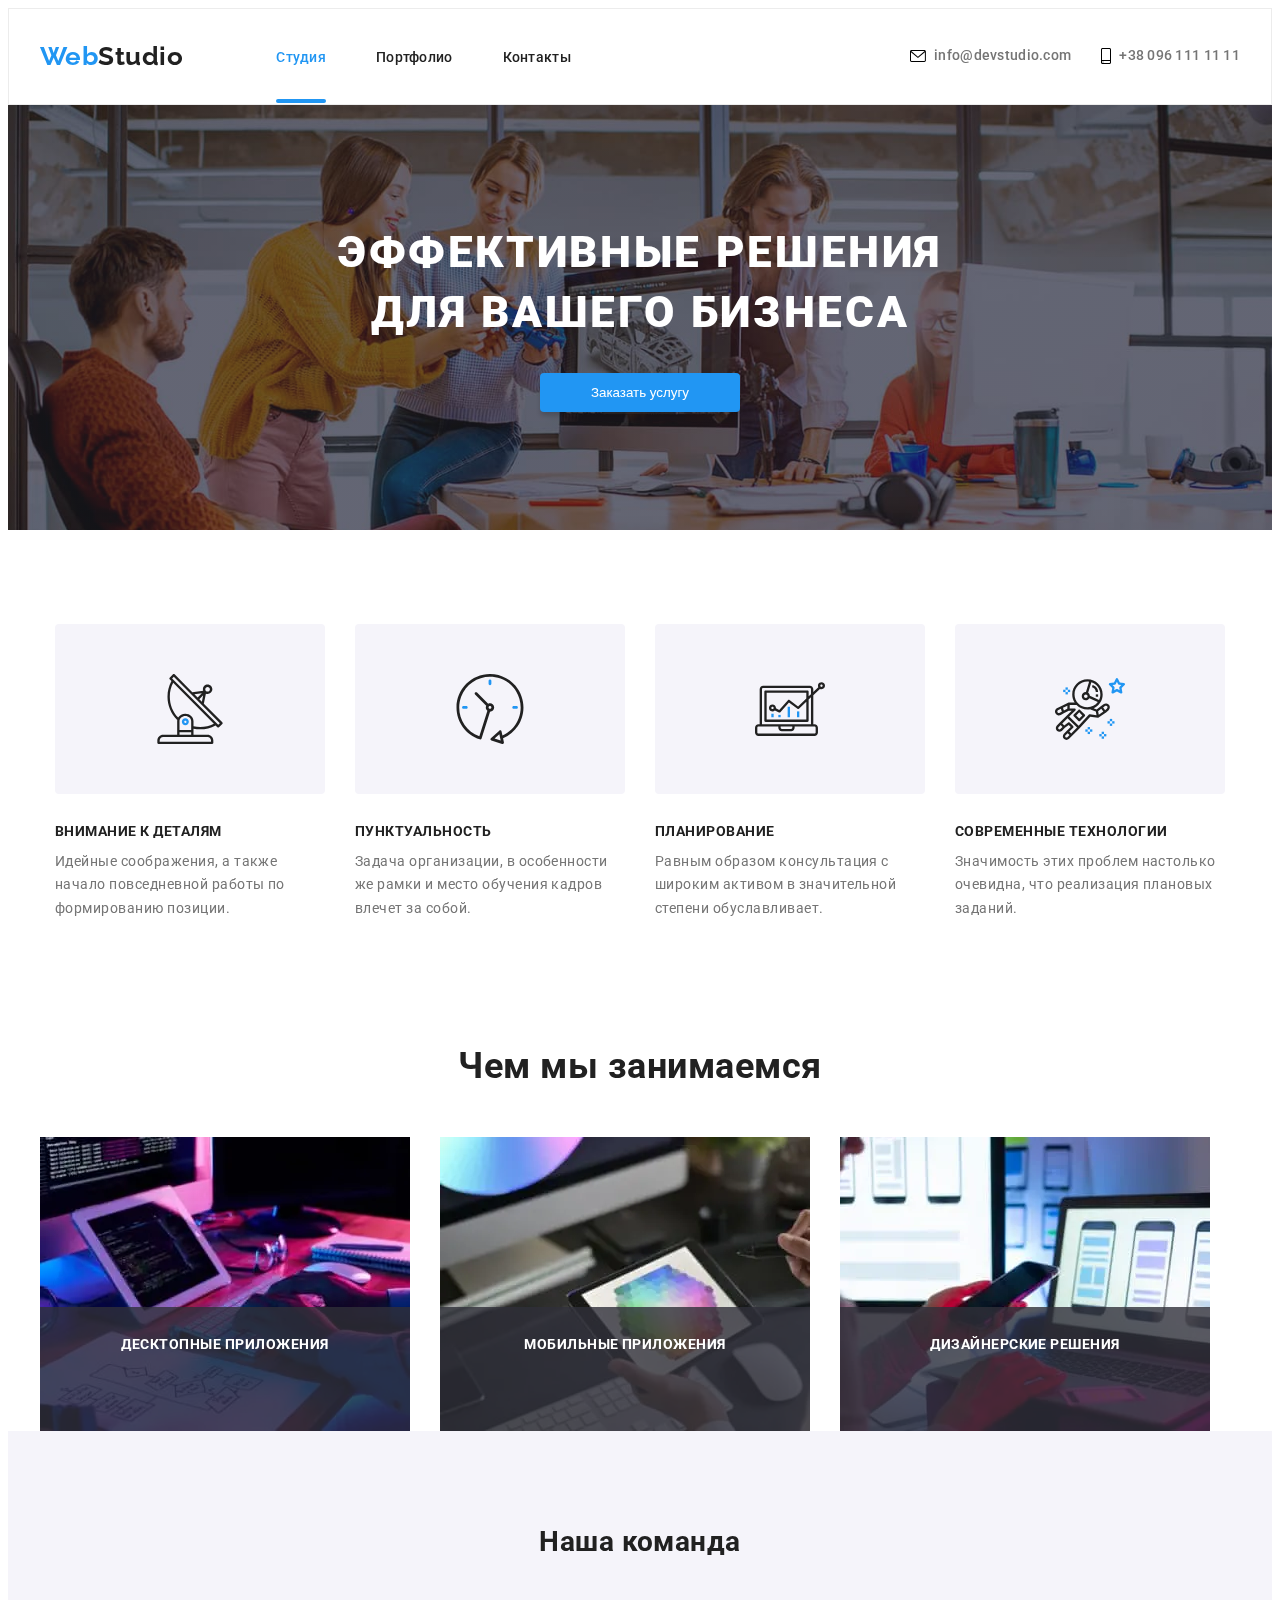
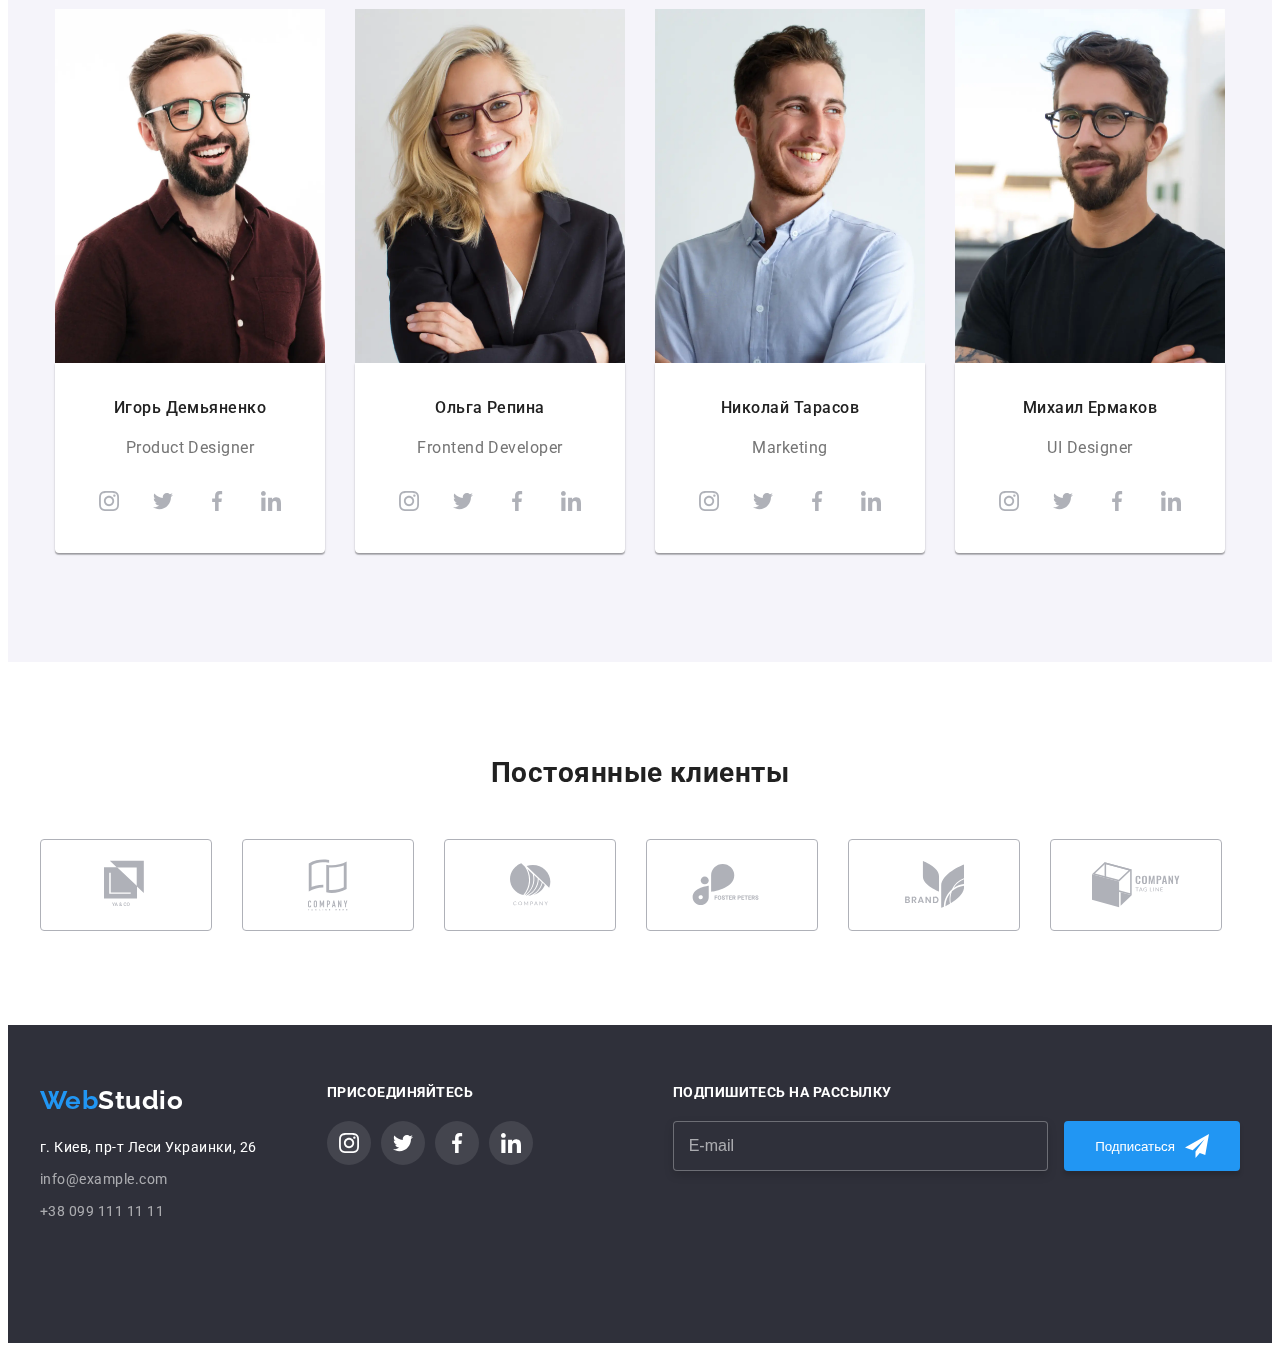
==== commit 11fdba48: "корректировка" ====
--- a/index.html
+++ b/index.html
@@ -28,7 +28,7 @@
         </ul>
       </nav>
 
-      <button type="button" class="burger-btn"data-menu-button>
+      <button type="button" class="burger-btn" data-menu-button>
         <svg class="burger-btn__icon">
           <use href="./images/sprite.svg#icon-burger-menu"></use>
         </svg>
@@ -52,8 +52,8 @@
   
       </div>
       
-      <div class="mobile-menu"data-menu>
-        <button type="button" class="mobile-menu-close-btn"data-menu-close>
+      <div class="mobile-menu" data-menu>
+        <button type="button" class="mobile-menu-close-btn" data-menu-close>
           <svg class="mobile-menu-close-icon">
             <use href="./images/sprite.svg#icon-close-mobile-menu"></use>
           </svg>
@@ -69,6 +69,8 @@
             <a href="" class="mobile-menu__link link">Контакты</a>
           </li>
         </ul>
+        
+        <div>
         <ul class="contact-menu list">
           <li class="contact-menu__item-phone">
             <a href="tel:+380961111111" class="contact-menu_link-tel link">+38 096 111 11 11</a>
@@ -87,7 +89,8 @@
           <li class="menu-social__list">
             <a href="" class="menu-social__link link">LinkedIn</a></li>
         </ul>
-      </div>
+        </div>
+        </div>
     </header>
 
     <main>
@@ -538,7 +541,7 @@
                 </li>
               </ul>
               </div>
-            </div>
+      </div>
         
         <div class="footer-form-all">
           <p class="wraper-title">Подпишитесь на рассылку</p>
@@ -553,7 +556,7 @@
           </form>
         </div>
       </div>
-      </div>
+     
       
     </footer>
     <!--Модальное окно-->
--- a/css/main.min.css
+++ b/css/main.min.css
@@ -1,2 +1,2 @@
-:root{--primary-text-color: #757575;--title-text-color: #212121;--accent-color: #2196f3;--secondary-text-color: #ffffff;--main-font: Roboto, sans-serif;--secondary-font: Raleway, sans-serif;--section-desktop-pad-top: 94px;--section-desktop-pad-bott: 94px;--section-mobile-pad-top: 60px;--section-modile-pad-bott: 60px;--timing-function: cubic-bezier(0.4, 0, 0.2, 1)}.visually-hidden{position:absolute !important;clip:rect(1px 1px 1px 1px);clip:rect(1px, 1px, 1px, 1px);padding:0 !important;border:0 !important;height:1px !important;width:1px !important;overflow:hidden}body{background-color:#ffffff;color:var(--primary-text-color);font-family:var(--main-font);letter-spacing:0.03em}.list{list-style:none}.link{text-decoration:none}h1,h2,h3,h4,h5,h6,p{margin:0}ul,ol{margin:0;padding:0}img{display:block}.container{padding-left:15px;padding-right:15px;margin:0 auto}.header .container{display:-webkit-box;display:-ms-flexbox;display:flex;-webkit-box-align:center;-ms-flex-align:center;align-items:center;-webkit-box-pack:justify;-ms-flex-pack:justify;justify-content:space-between}@media screen and (min-width: 480px){.container{width:480px;margin:0 auto}.container .clients{display:-webkit-box;display:-ms-flexbox;display:flex}}@media screen and (min-width: 768px){.container{width:768px}}@media screen and (min-width: 1200px){.container{width:1200px}}.header{padding-top:16px;padding-bottom:16px}.contact-list{display:none}.menu{display:none}@media screen and (min-width: 768px){.burger-btn{display:none}.mobile-menu{display:none}.nav-information{display:-webkit-box;display:-ms-flexbox;display:flex;-webkit-box-align:center;-ms-flex-align:center;align-items:center}.menu{display:-webkit-box;display:-ms-flexbox;display:flex;margin-right:84px}.menu__item:not(:last-child){margin-right:50px}.menu__link{font-weight:500;font-size:14px;line-height:1.14;letter-spacing:0.02em;color:var(--title-text-color)}.menu .link.current{color:var(--accent-color)}.current{position:relative;padding-bottom:39px}.current::after{content:"";display:block;width:100%;height:4px;background-color:var(--accent-color);position:absolute;left:0;bottom:0;border-radius:2px;-webkit-transition:opacity 250ms var(--timing-function);transition:opacity 250ms var(--timing-function)}.contact-list{display:-webkit-box;display:-ms-flexbox;display:flex;-webkit-box-orient:vertical;-webkit-box-direction:normal;-ms-flex-direction:column;flex-direction:column}.contact-list__link{display:-webkit-box;display:-ms-flexbox;display:flex;-webkit-box-align:center;-ms-flex-align:center;align-items:center;color:var(--primary-text-color);font-weight:500;font-size:12px;line-height:1.17;letter-spacing:0.02em}.contact-list__link:hover,.contact-list__link:focus{color:var(--accent-color)}.contact-list__icon-mail{width:14px;height:10px;margin-right:8px}.contact-list__icon-phone{width:10px;height:14px;margin-right:8px}}@media screen and (min-width: 1200px){.header{padding-top:26px;padding-bottom:26px}.contact-list__link{font-size:14px;line-height:1.14}.contact-list{-webkit-box-orient:horizontal;-webkit-box-direction:normal;-ms-flex-direction:row;flex-direction:row;-webkit-box-align:center;-ms-flex-align:center;align-items:center;margin-left:auto}.contact-list__item{-webkit-transition:fill 250ms var(--timing-function);transition:fill 250ms var(--timing-function)}.contact-list__item:not(:last-child){margin-right:30px}.contact-list__item:hover,.contact-list__item:focus{fill:var(--accent-color)}.contact-list__icon-mail{width:16px;height:12px}.contact-list__icon-phone{width:10px;height:16px}}.hero{padding-top:118px;padding-bottom:118px;background-color:#555555;background-image:-webkit-gradient(linear, left top, left bottom, from(rgba(47,48,58,0.4)), to(rgba(47,48,58,0.4))),url(../../images/bg/header-img-mobile.jpg);background-image:linear-gradient(rgba(47,48,58,0.4), rgba(47,48,58,0.4)),url(../../images/bg/header-img-mobile.jpg);background-repeat:no-repeat;background-size:cover;max-width:1600px;margin:0 auto}@media (min-device-pixel-ratio: 2), (-webkit-min-device-pixel-ratio: 2), (min-resolution: 192dpi), (min-resolution: 2dppx){.hero{background-color:#555555;background-image:-webkit-gradient(linear, left top, left bottom, from(rgba(47,48,58,0.4)), to(rgba(47,48,58,0.4))),url(../../images/bg/header-img-mobile@2x.jpg);background-image:linear-gradient(rgba(47,48,58,0.4), rgba(47,48,58,0.4)),url(../../images/bg/header-img-mobile@2x.jpg)}}.hero-title{color:var(--secondary-text-color);font-weight:900;font-size:26px;line-height:1.62;text-align:center;letter-spacing:0.06em;text-transform:uppercase;padding-left:30px;padding-right:30px;margin-bottom:30px}@media screen and (min-width: 768px){.hero{padding-top:200px;padding-bottom:200px;background-color:#555555;background-image:-webkit-gradient(linear, left top, left bottom, from(rgba(47,48,58,0.4)), to(rgba(47,48,58,0.4))),url(../../images/bg/header-img-tablet.jpg);background-image:linear-gradient(rgba(47,48,58,0.4), rgba(47,48,58,0.4)),url(../../images/bg/header-img-tablet.jpg);background-repeat:no-repeat;background-size:cover;max-width:1600px;margin:0 auto}}@media screen and (min-width: 768px) and (min-device-pixel-ratio: 2), screen and (min-width: 768px) and (-webkit-min-device-pixel-ratio: 2), screen and (min-width: 768px) and (min-resolution: 192dpi), screen and (min-width: 768px) and (min-resolution: 2dppx){.hero{background-image:-webkit-gradient(linear, left top, left bottom, from(rgba(47,48,58,0.4)), to(rgba(47,48,58,0.4))),url(../../images/bg/header-img-tablet@2x.jpg);background-image:linear-gradient(rgba(47,48,58,0.4), rgba(47,48,58,0.4)),url(../../images/bg/header-img-tablet@2x.jpg)}}@media screen and (min-width: 768px){.hero-title{padding-left:189px;padding-right:189px}}@media screen and (min-width: 1200px){.hero{padding-top:118px;padding-bottom:118px;background-color:#555555;background-image:-webkit-gradient(linear, left top, left bottom, from(rgba(47,48,58,0.4)), to(rgba(47,48,58,0.4))),url(../images/bg/header-img-desktop.jpg);background-image:linear-gradient(rgba(47,48,58,0.4), rgba(47,48,58,0.4)),url(../images/bg/header-img-desktop.jpg);background-repeat:no-repeat;background-size:cover;max-width:1600px;margin:0 auto}}@media screen and (min-width: 1200px) and (min-device-pixel-ratio: 2), screen and (min-width: 1200px) and (-webkit-min-device-pixel-ratio: 2), screen and (min-width: 1200px) and (min-resolution: 192dpi), screen and (min-width: 1200px) and (min-resolution: 2dppx){.hero{background-color:#555555;background-image:-webkit-gradient(linear, left top, left bottom, from(rgba(47,48,58,0.4)), to(rgba(47,48,58,0.4))),url(../images/bg/header-img-desktop@2x.jpg);background-image:linear-gradient(rgba(47,48,58,0.4), rgba(47,48,58,0.4)),url(../images/bg/header-img-desktop@2x.jpg)}}@media screen and (min-width: 1200px){.hero-title{font-size:44px;line-height:1.36;padding-left:252px;padding-right:252px}}.footer{background-color:#2f303a;padding-top:var(--section-mobile-pad-top);padding-bottom:var(--section-modile-pad-bott)}.footer .container{display:-webkit-box;display:-ms-flexbox;display:flex;-webkit-box-orient:vertical;-webkit-box-direction:normal;-ms-flex-direction:column;flex-direction:column;-webkit-box-align:center;-ms-flex-align:center;align-items:center;text-align:center}.footer .social-list__item:not(:last-child){margin-right:10px}.footer .social-list__icon{fill:var(--secondary-text-color)}.footer .social-list__link{-webkit-box-sizing:border-box;box-sizing:border-box;border-radius:50px;background:rgba(255,255,255,0.1);height:44px;width:44px}.address-main{margin-top:20px;margin-bottom:60px;font-style:normal;font-size:14px;line-height:1.71;color:var(--secondary-text-color)}.address__item:not(:last-child){margin-bottom:8px}.address__info{color:rgba(255,255,255,0.6)}.footer-wraper{margin-bottom:60px}.wraper-title{font-weight:700;font-size:14px;line-height:1.14;text-transform:uppercase;color:#ffffff;margin-bottom:20px}.footer-form{display:block}.footer-form__input{margin-bottom:20px;padding:14px 0 14px 15px;min-width:100%;font-size:16px;line-height:1.25;color:#fff;background-color:#2f303a;border:1px solid rgba(255,255,255,0.3);-webkit-filter:drop-shadow(0px 4px 4px rgba(0,0,0,0.15));filter:drop-shadow(0px 4px 4px rgba(0,0,0,0.15));border-radius:4px}.footer-form__input::-webkit-input-placeholder{color:rgba(255,255,255,0.6)}.footer-form__input:-ms-input-placeholder{color:rgba(255,255,255,0.6)}.footer-form__input::-ms-input-placeholder{color:rgba(255,255,255,0.6)}.footer-form__input::placeholder{color:rgba(255,255,255,0.6)}.footer-button{color:var(--secondary-text-color);height:50px;background:var(--accent-color);-webkit-box-shadow:0px 4px 4px rgba(0,0,0,0.15);box-shadow:0px 4px 4px rgba(0,0,0,0.15);border-radius:4px;padding:10px 29px;border:transparent;cursor:pointer;margin:0 auto}.footer-button__icon{margin-left:10px;fill:var(--secondary-text-color)}@media screen and (min-width: 768px){.footer .container{display:-webkit-box;display:-ms-flexbox;display:flex;-ms-flex-wrap:wrap;flex-wrap:wrap;-webkit-box-align:center;-ms-flex-align:center;align-items:center}}@media screen and (min-width: 1200px){.footer .container{-ms-flex-wrap:nowrap;flex-wrap:nowrap}.left-parts{margin-left:70px}}.logo{font-family:var(--secondary-font);font-weight:700;font-size:24px;line-height:1.17;color:var(--title-text-color)}.logo__accent-text{color:var(--accent-color)}.logo__dark-theme{color:var(--secondary-text-color)}@media screen and (min-width: 768px){.logo{margin-right:88px}}@media screen and (min-width: 1200px){.logo{font-weight:700;font-size:26px;line-height:1.19;margin-right:93px}}.mobile-menu{position:fixed;top:0;left:50%;width:100vw;height:100vh;padding:48px 40px;background-color:bisque;-webkit-transform:translateY(-100%) translateX(-50%);transform:translateY(-100%) translateX(-50%);-webkit-transition:-webkit-transform 250ms var(--timing-function);transition:-webkit-transform 250ms var(--timing-function);transition:transform 250ms var(--timing-function);transition:transform 250ms var(--timing-function), -webkit-transform 250ms var(--timing-function);z-index:2}.is-open{-webkit-transform:translateY(0) translateX(-50%);transform:translateY(0) translateX(-50%)}.burger-btn,.mobile-menu-close-btn{background-color:transparent;border:none;padding:0}.mobile-menu-close-btn{position:absolute;top:10px;right:15px;cursor:pointer}.mobile-menu-close-btn:hover,.mobile-menu-close-btn:focus{fill:var(--accent-color)}.mobile-menu-close-icon{width:40px;height:40px}.burger-btn__icon{width:40px;height:40px}.mobile-menu__link{font-weight:500;font-size:40px;line-height:1.18;letter-spacing:0.02em;color:var(--title-text-color)}.mobile-menu__link:hover,.mobile-menu__link:focus{color:var(--accent-color)}.mobile-menu__item:not(:last-child){margin-bottom:32px}.mobile-menu__list{margin-bottom:302px}.contact-menu{margin-bottom:64px}.contact-menu__item-phone{margin-bottom:32px}.contact-menu_link-tel{font-weight:500;font-size:34px;line-height:1.18;letter-spacing:0.02em;color:var(--accent-color)}.contact-menu_link-mail{font-weight:500;font-size:24px;line-height:1.17;letter-spacing:0.02em;color:var(--primary-text-color)}.menu-social{display:-webkit-box;display:-ms-flexbox;display:flex;-webkit-box-align:center;-ms-flex-align:center;align-items:center}.menu-social__link{font-weight:500;font-size:18px;line-height:1.22;letter-spacing:0.02em;color:var(--accent-color)}.menu-social__list:not(:last-child){margin-right:20px}.modal-button{display:block;margin-left:auto;margin-right:auto;color:var(--secondary-text-color);background-color:var(--accent-color);-webkit-box-shadow:0px 4px 4px rgba(0,0,0,0.15);box-shadow:0px 4px 4px rgba(0,0,0,0.15);border-color:transparent;cursor:pointer;min-width:200px;padding:10px 32px;border-radius:4px}.features-section{padding-top:var(--section-mobile-pad-top);margin:0 auto}.visually-list{display:-webkit-box;display:-ms-flexbox;display:flex;background:#f5f4fa;border-radius:4px;-webkit-box-align:center;-ms-flex-align:center;align-items:center;height:120px;margin-bottom:30px;padding:25px 0}.features__title{text-align:center;color:var(--title-text-color);font-weight:700;font-size:14px;line-height:1.14;text-transform:uppercase;margin-bottom:10px}.features__text{font-size:14px;line-height:1.71;min-width:270px;margin-bottom:30px}.visually-list__icon{margin:0 auto}@media screen and (min-width: 768px){.features{display:-webkit-box;display:-ms-flexbox;display:flex;-ms-flex-wrap:wrap;flex-wrap:wrap;-webkit-box-pack:center;-ms-flex-pack:center;justify-content:center;margin:-15px}.features__item{margin:15px;width:calc((768px - 4 * 15px) / 2)}.features__title{text-align:left}}@media screen and (min-width: 1200px){.features-section{padding-top:var(--section-desktop-pad-top);padding-bottom:47px}.features__item{width:calc((1200px - 8 * 15px) / 4)}}@media screen and (max-width: 1199px){.about-us{display:none}}@media screen and (min-width: 1200px){.about-us{padding-top:47px;padding-bottom:var(--section-pad-bott)}.about-title{color:var(--title-text-color);font-weight:700;font-size:36px;line-height:1.17;text-align:center;margin-bottom:50px}.about-list{display:-webkit-box;display:-ms-flexbox;display:flex;-ms-flex-wrap:wrap;flex-wrap:wrap;margin-left:-30px;margin-top:-30px}.about-list__item{position:relative;margin-left:30px;margin-top:30px;-ms-flex-preferred-size:calc(100% / 3 -30px);flex-basis:calc(100% / 3 -30px)}.overlay-action{position:absolute;background-color:rgba(47,48,58,0.8);width:100%;height:70px;left:0;bottom:0;padding-top:27px;padding-bottom:27px}.overlay-action__text{font-weight:700;font-size:14px;line-height:1.43;text-align:center;text-transform:uppercase;color:#ffffff}}.social-list{display:-webkit-box;display:-ms-flexbox;display:flex;-webkit-box-align:center;-ms-flex-align:center;align-items:center;-webkit-box-pack:center;-ms-flex-pack:center;justify-content:center}.our-team .social-list{padding-left:32px;padding-right:32px}.social-list__item:not(:last-child){margin-right:10px}.social-list__link{display:-webkit-box;display:-ms-flexbox;display:flex;-webkit-box-pack:center;-ms-flex-pack:center;justify-content:center;-webkit-box-align:center;-ms-flex-align:center;align-items:center;-webkit-transition:background-color 250ms var(--timing-function);transition:background-color 250ms var(--timing-function)}.our-team .social-list__link{width:44px;height:44px;border-radius:50%;background-color:#ffffff}.social-list__link:hover,.social-list__link:focus{background-color:var(--accent-color)}.social-list__icon{width:20px;height:20px;fill:#afb1b8;-webkit-transition:fill 250ms var(--timing-function);transition:fill 250ms var(--timing-function)}.social-list__link:hover .social-list__icon,.social-list__link:focus .social-list__icon{fill:#ffffff}.our-team{padding-top:var(--section-mobile-pad-top);padding-bottom:var(--section-modile-pad-bott);background-color:#f5f4fa}.team-title{font-weight:700;font-size:28px;line-height:1.18;text-align:center;color:var(--title-text-color);margin-bottom:30px}.team-list{padding-top:30px;padding-bottom:30px;background-color:#ffffff;-webkit-box-shadow:0px 1px 3px rgba(0,0,0,0.12),0px 1px 1px rgba(0,0,0,0.14),0px 2px 1px rgba(0,0,0,0.2);box-shadow:0px 1px 3px rgba(0,0,0,0.12),0px 1px 1px rgba(0,0,0,0.14),0px 2px 1px rgba(0,0,0,0.2);border-radius:0px 0px 4px 4px}.team-list__name{color:var(--title-text-color);font-weight:500;font-size:16px;line-height:1.88;text-align:center;margin-bottom:10px}.team-list__proffesion{font-size:16px;line-height:1.88;text-align:center;margin-bottom:16px}.team-members__image{height:100%;width:100%}.team-members__item:not(:last-child){margin-bottom:30px}@media screen and (min-width: 768px){.team-members{display:-webkit-box;display:-ms-flexbox;display:flex;-ms-flex-wrap:wrap;flex-wrap:wrap;-webkit-box-pack:center;-ms-flex-pack:center;justify-content:center;margin:-15px}.team-members__item{margin:15px;width:calc((768px - 4 * 15px) / 2)}.team-members__image{height:354px;-o-object-fit:cover;object-fit:cover}}@media screen and (min-width: 1200px){.our-team{padding-top:var(--section-desktop-pad-bott);padding-bottom:var(--section-desktop-pad-bott)}.team-members__item{width:calc((1200px - 8 * 15px) / 4)}.team-title{margin-bottom:50px}}.clients{padding-top:var(--section-mobile-pad-top);padding-bottom:var(--section-modile-pad-bott)}.clients-list{display:-webkit-box;display:-ms-flexbox;display:flex;-ms-flex-wrap:wrap;flex-wrap:wrap;margin:-15px}.clients-list__item{margin:15px}.clients-list__link{display:-webkit-box;display:-ms-flexbox;display:flex;-webkit-box-align:center;-ms-flex-align:center;align-items:center;-webkit-box-pack:center;-ms-flex-pack:center;justify-content:center;height:90px;border:1px solid #afb1b8;border-radius:4px;fill:#afb1b8;-webkit-transition:border-color 250ms cubic-bezier(0.4, 0, 0.2, 1),fill 250ms cubic-bezier(0.4, 0, 0.2, 1);transition:border-color 250ms cubic-bezier(0.4, 0, 0.2, 1),fill 250ms cubic-bezier(0.4, 0, 0.2, 1);width:calc((100vw - 4 * 15px) / 2)}.clients-list__link:hover,.clients-list__link:focus{border-color:#2196f3;fill:#2196f3}@media screen and (min-width: 480px) and (max-width: 767px){.clients-list__link{width:calc((480px - 4 * 15px) / 2)}}@media screen and (min-width: 768px) and (max-width: 1199px){.clients-list__link{width:calc((768px - 6 * 15px) / 3)}}@media screen and (min-width: 1200px){.clients{padding-top:var(--section-desktop-pad-bott);padding-bottom:var(--section-desktop-pad-bott)}.clients-list__link{width:170px;height:90px}}.backdrop{opacity:1;pointer-events:initial;overflow:scroll;position:fixed;top:0;left:0;width:100vw;height:100vh;z-index:2;padding:93px 15px;background-color:rgba(0,0,0,0.2);-webkit-transition:opacity 250ms cubic-bezier(0.4, 0, 0.2, 1);transition:opacity 250ms cubic-bezier(0.4, 0, 0.2, 1)}@media screen and (min-width: 768px) and (max-width: 1199px){.backdrop{padding:208px 0}}@media screen and (min-width: 1200px){.backdrop{padding:221px 0}}.backdrop.is-hidden{opacity:0;pointer-events:none;z-index:-1}.modal{position:absolute;top:50%;left:50%;-webkit-transform:translate(-50%, -50%);transform:translate(-50%, -50%);min-height:581px;min-width:528px;background-color:var(--secondary-text-color);-webkit-box-shadow:0px 1px 3px rgba(0,0,0,0.12),0px 1px 1px rgba(0,0,0,0.14),0px 2px 1px rgba(0,0,0,0.2);box-shadow:0px 1px 3px rgba(0,0,0,0.12),0px 1px 1px rgba(0,0,0,0.14),0px 2px 1px rgba(0,0,0,0.2);border-radius:4px;padding:40px}.modal__close-button{position:absolute;top:8px;right:8px;width:30px;height:30px;background:#ffffff;border-radius:50%;border:1px solid rgba(0,0,0,0.1);cursor:pointer}.modal__close-icon{width:11px;height:11px}@media screen and (min-width: 480px){.modal{min-height:609px;min-width:450px}}.form-title{font-weight:700;font-size:20px;line-height:1.5;text-align:center;margin-bottom:12px;color:var(--title-text-color)}.form{display:-webkit-box;display:-ms-flexbox;display:flex;-webkit-box-orient:vertical;-webkit-box-direction:normal;-ms-flex-direction:column;flex-direction:column}.form-field__all{display:block;position:relative;margin-top:4px}.form-field__form-input{width:100%;height:40px;border:1px solid rgba(33,33,33,0.2);-webkit-box-sizing:border-box;box-sizing:border-box;border-radius:4px;cursor:pointer;padding-left:42px;-webkit-transition:border-color 250ms var(--timing-function);transition:border-color 250ms var(--timing-function)}.form-field__form-input:focus{border-color:var(--accent-color);outline:none}.form-field__icon{position:absolute;top:50%;left:12px;-webkit-transform:translateY(-50%);transform:translateY(-50%);-webkit-transition:fill 250ms var(--timing-function);transition:fill 250ms var(--timing-function)}.form-field__form-input:focus+.form-field__icon{fill:var(--accent-color)}.form-field{margin-bottom:10px}.form-field__title-area{width:100%;resize:none;height:120px;font-size:14px;line-height:1.71;padding:12px 16px;border:1px solid rgba(33,33,33,0.2);-webkit-box-sizing:border-box;box-sizing:border-box;border-radius:4px;-webkit-transition:border-color 250ms var(--timing-function);transition:border-color 250ms var(--timing-function);margin-top:4px}.form-field__title-area::-webkit-input-placeholder{font-size:12px;line-height:1.67;letter-spacing:0.01em;color:rgba(117,117,117,0.5)}.form-field__title-area:-ms-input-placeholder{font-size:12px;line-height:1.67;letter-spacing:0.01em;color:rgba(117,117,117,0.5)}.form-field__title-area::-ms-input-placeholder{font-size:12px;line-height:1.67;letter-spacing:0.01em;color:rgba(117,117,117,0.5)}.form-field__title-area::placeholder{font-size:12px;line-height:1.67;letter-spacing:0.01em;color:rgba(117,117,117,0.5)}.form-field__title-area:focus{border-color:var(--accent-color);outline:none}.form-label-agree{display:-webkit-box;display:-ms-flexbox;display:flex;-webkit-box-align:center;-ms-flex-align:center;align-items:center;font-size:12px;line-height:1.17;color:#757575;letter-spacing:0.01em}.form-label-agree::before{display:block;content:"";width:16px;height:15px;cursor:pointer;background-image:url(/images/agree-form.svg);margin-right:8px}.form-input-checkbox:checked+.form-label-agree::before{background-image:url(/images/icon-check-form.svg);background-color:var(--accent-color);border-radius:4px}.checkbox{margin-top:15px}.form-link{color:var(--accent-color);font-size:12px;line-height:1.17}.buttom-input{-ms-flex-item-align:center;-ms-grid-row-align:center;align-self:center;background:#2196f3;-webkit-box-shadow:0px 4px 4px rgba(0,0,0,0.15);box-shadow:0px 4px 4px rgba(0,0,0,0.15);border-radius:4px;border:transparent;padding:10px 56px;cursor:pointer;font-weight:700;font-size:16px;line-height:1.87;letter-spacing:0.06em;color:#ffffff;margin-top:30px;-webkit-transition:background-color 250ms var(--timing-function);transition:background-color 250ms var(--timing-function)}.buttom-input:focus,.buttom-input:hover{background-color:#188ce8}@media screen and (min-width: 1200px){.form-title{font-weight:700;font-size:20px;line-height:1.15;text-align:center;margin-bottom:12px}.form-label-agree{display:-webkit-box;display:-ms-flexbox;display:flex;-webkit-box-align:center;-ms-flex-align:center;align-items:center;font-size:14px;line-height:1.71;letter-spacing:0.03em}.form-label-agree::before{margin-left:13px}.form-link{color:var(--accent-color);font-size:14px;line-height:1.71}}
+:root{--primary-text-color: #757575;--title-text-color: #212121;--accent-color: #2196f3;--secondary-text-color: #ffffff;--main-font: Roboto, sans-serif;--secondary-font: Raleway, sans-serif;--section-desktop-pad-top: 94px;--section-desktop-pad-bott: 94px;--section-mobile-pad-top: 60px;--section-modile-pad-bott: 60px;--timing-function: cubic-bezier(0.4, 0, 0.2, 1)}.visually-hidden{position:absolute !important;clip:rect(1px 1px 1px 1px);clip:rect(1px, 1px, 1px, 1px);padding:0 !important;border:0 !important;height:1px !important;width:1px !important;overflow:hidden}body{background-color:#ffffff;color:var(--primary-text-color);font-family:var(--main-font);letter-spacing:0.03em}.list{list-style:none}.link{text-decoration:none}h1,h2,h3,h4,h5,h6,p{margin:0}ul,ol{margin:0;padding:0}img{display:block}.container{padding-left:15px;padding-right:15px;margin:0 auto}.header .container{display:-webkit-box;display:-ms-flexbox;display:flex;-webkit-box-align:center;-ms-flex-align:center;align-items:center;-webkit-box-pack:justify;-ms-flex-pack:justify;justify-content:space-between}@media screen and (min-width: 480px){.container{width:480px;margin:0 auto}.container .clients{display:-webkit-box;display:-ms-flexbox;display:flex}}@media screen and (min-width: 768px){.container{width:768px}}@media screen and (min-width: 1200px){.container{width:1200px}}.header{padding-top:16px;padding-bottom:16px;border:1px solid #ececec}.contact-list{display:none}.menu{display:none}@media screen and (min-width: 768px){.header{padding-top:32px;padding-bottom:32px}.burger-btn{display:none}.mobile-menu{display:none}.nav-information{display:-webkit-box;display:-ms-flexbox;display:flex;-webkit-box-align:center;-ms-flex-align:center;align-items:center}.menu{display:-webkit-box;display:-ms-flexbox;display:flex;margin-right:84px}.menu__item:not(:last-child){margin-right:50px}.menu__link{padding:32px 0;font-weight:500;font-size:14px;line-height:1.14;letter-spacing:0.02em;color:var(--title-text-color)}.menu .link.current{color:var(--accent-color)}.current{position:relative;padding-bottom:37px}.current::after{position:absolute;left:0;bottom:-1px;content:"";display:block;height:4px;width:100%;background-color:#2196f3;border-radius:2px;-webkit-transition:opacity 250ms var(--timing-function);transition:opacity 250ms var(--timing-function)}.contact-list{display:-webkit-box;display:-ms-flexbox;display:flex;-webkit-box-orient:vertical;-webkit-box-direction:normal;-ms-flex-direction:column;flex-direction:column}.contact-list__link{display:-webkit-box;display:-ms-flexbox;display:flex;-webkit-box-align:center;-ms-flex-align:center;align-items:center;color:var(--primary-text-color);font-weight:500;font-size:12px;line-height:1.17;letter-spacing:0.02em}.contact-list__link:hover,.contact-list__link:focus{color:var(--accent-color)}.contact-list__icon-mail{width:14px;height:10px;margin-right:8px}.contact-list__icon-phone{width:10px;height:14px;margin-right:8px}}@media screen and (min-width: 1200px){.header{padding-top:32px;padding-bottom:32px}.contact-list__link{font-size:14px;line-height:1.14}.contact-list{-webkit-box-orient:horizontal;-webkit-box-direction:normal;-ms-flex-direction:row;flex-direction:row;-webkit-box-align:center;-ms-flex-align:center;align-items:center;margin-left:auto}.contact-list__item{-webkit-transition:fill 250ms var(--timing-function);transition:fill 250ms var(--timing-function)}.contact-list__item:not(:last-child){margin-right:30px}.contact-list__item:hover,.contact-list__item:focus{fill:var(--accent-color)}.contact-list__icon-mail{width:16px;height:12px}.contact-list__icon-phone{width:10px;height:16px}}.hero{padding-top:118px;padding-bottom:118px;background-color:#555555;background-image:-webkit-gradient(linear, left top, left bottom, from(rgba(47,48,58,0.4)), to(rgba(47,48,58,0.4))),url(../images/bg/header-img-mobile.jpg);background-image:linear-gradient(rgba(47,48,58,0.4), rgba(47,48,58,0.4)),url(../images/bg/header-img-mobile.jpg);background-repeat:no-repeat;background-size:cover;max-width:1600px;margin:0 auto}@media (min-device-pixel-ratio: 2), (-webkit-min-device-pixel-ratio: 2), (min-resolution: 192dpi), (min-resolution: 2dppx){.hero{background-color:#555555;background-image:-webkit-gradient(linear, left top, left bottom, from(rgba(47,48,58,0.4)), to(rgba(47,48,58,0.4))),url(../images/bg/header-img-mobile@2x.jpg);background-image:linear-gradient(rgba(47,48,58,0.4), rgba(47,48,58,0.4)),url(../images/bg/header-img-mobile@2x.jpg)}}.hero-title{color:var(--secondary-text-color);font-weight:900;font-size:26px;line-height:1.62;text-align:center;letter-spacing:0.06em;text-transform:uppercase;padding-left:30px;padding-right:30px;margin-bottom:30px}@media screen and (min-width: 768px){.hero{padding-top:200px;padding-bottom:200px;background-color:#555555;background-image:-webkit-gradient(linear, left top, left bottom, from(rgba(47,48,58,0.4)), to(rgba(47,48,58,0.4))),url(../images/bg/header-img-tablet.jpg);background-image:linear-gradient(rgba(47,48,58,0.4), rgba(47,48,58,0.4)),url(../images/bg/header-img-tablet.jpg);background-repeat:no-repeat;background-size:cover;max-width:1600px;margin:0 auto}}@media screen and (min-width: 768px) and (min-device-pixel-ratio: 2), screen and (min-width: 768px) and (-webkit-min-device-pixel-ratio: 2), screen and (min-width: 768px) and (min-resolution: 192dpi), screen and (min-width: 768px) and (min-resolution: 2dppx){.hero{background-image:-webkit-gradient(linear, left top, left bottom, from(rgba(47,48,58,0.4)), to(rgba(47,48,58,0.4))),url(../images/bg/header-img-tablet@2x.jpg);background-image:linear-gradient(rgba(47,48,58,0.4), rgba(47,48,58,0.4)),url(../images/bg/header-img-tablet@2x.jpg)}}@media screen and (min-width: 768px){.hero-title{padding-left:189px;padding-right:189px}}@media screen and (min-width: 1200px){.hero{padding-top:118px;padding-bottom:118px;background-color:#555555;background-image:-webkit-gradient(linear, left top, left bottom, from(rgba(47,48,58,0.4)), to(rgba(47,48,58,0.4))),url(../images/bg/header-img-desktop.jpg);background-image:linear-gradient(rgba(47,48,58,0.4), rgba(47,48,58,0.4)),url(../images/bg/header-img-desktop.jpg);background-repeat:no-repeat;background-size:cover;max-width:1600px;margin:0 auto}}@media screen and (min-width: 1200px) and (min-device-pixel-ratio: 2), screen and (min-width: 1200px) and (-webkit-min-device-pixel-ratio: 2), screen and (min-width: 1200px) and (min-resolution: 192dpi), screen and (min-width: 1200px) and (min-resolution: 2dppx){.hero{background-color:#555555;background-image:-webkit-gradient(linear, left top, left bottom, from(rgba(47,48,58,0.4)), to(rgba(47,48,58,0.4))),url(../images/bg/header-img-desktop@2x.jpg);background-image:linear-gradient(rgba(47,48,58,0.4), rgba(47,48,58,0.4)),url(../images/bg/header-img-desktop@2x.jpg)}}@media screen and (min-width: 1200px){.hero-title{font-size:44px;line-height:1.36;padding-left:252px;padding-right:252px}}.footer{background-color:#2f303a;padding-top:var(--section-mobile-pad-top);padding-bottom:var(--section-modile-pad-bott)}.footer .container{display:-webkit-box;display:-ms-flexbox;display:flex;-webkit-box-orient:vertical;-webkit-box-direction:normal;-ms-flex-direction:column;flex-direction:column;-webkit-box-align:center;-ms-flex-align:center;align-items:center;text-align:center}.footer .social-list__item:not(:last-child){margin-right:10px}.footer .social-list__icon{fill:var(--secondary-text-color)}.footer .social-list__link{-webkit-box-sizing:border-box;box-sizing:border-box;border-radius:50px;background:rgba(255,255,255,0.1);height:44px;width:44px}.footer .logo{margin-right:0}.address-main{margin-top:20px;margin-bottom:60px;font-style:normal;font-size:14px;line-height:1.71;color:var(--secondary-text-color)}.address__item:not(:last-child){margin-bottom:8px}.address__info{color:rgba(255,255,255,0.6)}.footer-wraper{margin-bottom:60px}.wraper-title{font-weight:700;font-size:14px;line-height:1.14;text-transform:uppercase;color:#ffffff;margin-bottom:20px}.footer-form{display:block}.footer-form__input{margin-bottom:20px;padding:14px 0 14px 15px;min-width:100%;font-size:16px;line-height:1.25;color:#fff;background-color:#2f303a;border:1px solid rgba(255,255,255,0.3);-webkit-filter:drop-shadow(0px 4px 4px rgba(0,0,0,0.15));filter:drop-shadow(0px 4px 4px rgba(0,0,0,0.15));border-radius:4px}.footer-form__input::-webkit-input-placeholder{color:rgba(255,255,255,0.6)}.footer-form__input:-ms-input-placeholder{color:rgba(255,255,255,0.6)}.footer-form__input::-ms-input-placeholder{color:rgba(255,255,255,0.6)}.footer-form__input::placeholder{color:rgba(255,255,255,0.6)}.footer-button{display:-webkit-inline-box;display:-ms-inline-flexbox;display:inline-flex;-webkit-box-align:center;-ms-flex-align:center;align-items:center;height:50px;padding:10px 29px;margin:0 auto;background:#2196f3;-webkit-box-shadow:0px 4px 4px rgba(0,0,0,0.15);box-shadow:0px 4px 4px rgba(0,0,0,0.15);border-radius:4px;color:var(--secondary-text-color);border-color:transparent}.footer-button__icon{margin-left:10px;fill:var(--secondary-text-color)}@media screen and (min-width: 768px){.adress-social{display:-webkit-box;display:-ms-flexbox;display:flex}.left-parts{margin-right:165px}.footer-form__input{min-width:100%}}@media screen and (min-width: 1200px){.footer .container{display:-webkit-box;display:-ms-flexbox;display:flex;-webkit-box-orient:horizontal;-webkit-box-direction:normal;-ms-flex-direction:row;flex-direction:row;text-align:start;-webkit-box-align:start;-ms-flex-align:start;align-items:flex-start;-webkit-box-pack:justify;-ms-flex-pack:justify;justify-content:space-between}.left-parts{margin-right:70px}.footer-wraper{margin-right:93px;margin-bottom:0}.footer-form__input{margin-right:12px;margin-bottom:0;min-width:358px}}.logo{margin-right:93px;font-family:var(--secondary-font);font-weight:700;font-size:24px;line-height:1.17;color:var(--title-text-color)}.logo__accent-text{color:var(--accent-color)}.logo__dark-theme{color:var(--secondary-text-color)}@media screen and (min-width: 1200px){.logo{font-weight:700;font-size:26px;line-height:1.19}}.mobile-menu{display:-webkit-box;display:-ms-flexbox;display:flex;-webkit-box-orient:vertical;-webkit-box-direction:normal;-ms-flex-direction:column;flex-direction:column;-webkit-box-pack:justify;-ms-flex-pack:justify;justify-content:space-between;position:fixed;top:0;left:50%;width:100vw;height:100vh;padding:48px 40px;background-color:bisque;-webkit-transform:translateY(-100%) translateX(-50%);transform:translateY(-100%) translateX(-50%);-webkit-transition:-webkit-transform 250ms var(--timing-function);transition:-webkit-transform 250ms var(--timing-function);transition:transform 250ms var(--timing-function);transition:transform 250ms var(--timing-function), -webkit-transform 250ms var(--timing-function);z-index:2}.is-open{-webkit-transform:translateY(0) translateX(-50%);transform:translateY(0) translateX(-50%)}.burger-btn,.mobile-menu-close-btn{background-color:transparent;border:none;padding:0}.mobile-menu-close-btn{position:absolute;top:10px;right:15px;cursor:pointer}.mobile-menu-close-btn:hover,.mobile-menu-close-btn:focus{fill:var(--accent-color)}.mobile-menu-close-icon{width:40px;height:40px}.burger-btn__icon{width:40px;height:40px}.mobile-menu__link{font-weight:500;font-size:40px;line-height:1.18;letter-spacing:0.02em;color:var(--title-text-color)}.mobile-menu__link:hover,.mobile-menu__link:focus{color:var(--accent-color)}.mobile-menu__item:not(:last-child){margin-bottom:32px}.contact-menu{margin-bottom:64px}.contact-menu__item-phone{margin-bottom:32px}.contact-menu_link-tel{font-weight:500;font-size:34px;line-height:1.18;letter-spacing:0.02em;color:var(--accent-color)}.contact-menu_link-mail{font-weight:500;font-size:24px;line-height:1.17;letter-spacing:0.02em;color:var(--primary-text-color)}.menu-social{display:-webkit-box;display:-ms-flexbox;display:flex;-webkit-box-align:center;-ms-flex-align:center;align-items:center}.menu-social__link{font-weight:500;font-size:18px;line-height:1.22;letter-spacing:0.02em;color:var(--accent-color)}.menu-social__list:not(:last-child){margin-right:20px}.modal-button{display:block;margin-left:auto;margin-right:auto;color:var(--secondary-text-color);background-color:var(--accent-color);-webkit-box-shadow:0px 4px 4px rgba(0,0,0,0.15);box-shadow:0px 4px 4px rgba(0,0,0,0.15);border-color:transparent;cursor:pointer;min-width:200px;padding:10px 32px;border-radius:4px;cursor:pointer}.features-section{padding-top:var(--section-mobile-pad-top);margin:0 auto}.visually-list{display:-webkit-box;display:-ms-flexbox;display:flex;background:#f5f4fa;border-radius:4px;-webkit-box-align:center;-ms-flex-align:center;align-items:center;height:120px;margin-bottom:30px;padding:25px 0}.features__title{text-align:center;color:var(--title-text-color);font-weight:700;font-size:14px;line-height:1.14;text-transform:uppercase;margin-bottom:10px}.features__text{font-size:14px;line-height:1.71;min-width:270px;margin-bottom:30px}.visually-list__icon{margin:0 auto}@media screen and (min-width: 768px){.features{display:-webkit-box;display:-ms-flexbox;display:flex;-ms-flex-wrap:wrap;flex-wrap:wrap;-webkit-box-pack:center;-ms-flex-pack:center;justify-content:center;margin:-15px}.features__item{margin:15px;width:calc((768px - 4 * 15px) / 2)}.features__title{text-align:left}}@media screen and (min-width: 1200px){.features-section{padding-top:var(--section-desktop-pad-top);padding-bottom:47px}.features__item{width:calc((1200px - 8 * 15px) / 4)}}@media screen and (max-width: 1199px){.about-us{display:none}}@media screen and (min-width: 1200px){.about-us{padding-top:47px;padding-bottom:var(--section-pad-bott)}.about-title{color:var(--title-text-color);font-weight:700;font-size:36px;line-height:1.17;text-align:center;margin-bottom:50px}.about-list{display:-webkit-box;display:-ms-flexbox;display:flex;-ms-flex-wrap:wrap;flex-wrap:wrap;margin-left:-30px;margin-top:-30px}.about-list__item{position:relative;margin-left:30px;margin-top:30px;-ms-flex-preferred-size:calc(100% / 3 -30px);flex-basis:calc(100% / 3 -30px)}.overlay-action{position:absolute;background-color:rgba(47,48,58,0.8);width:100%;height:70px;left:0;bottom:0;padding-top:27px;padding-bottom:27px}.overlay-action__text{font-weight:700;font-size:14px;line-height:1.43;text-align:center;text-transform:uppercase;color:#ffffff}}.social-list{display:-webkit-box;display:-ms-flexbox;display:flex;-webkit-box-align:center;-ms-flex-align:center;align-items:center;-webkit-box-pack:center;-ms-flex-pack:center;justify-content:center}.our-team .social-list{padding-left:32px;padding-right:32px}.social-list__item:not(:last-child){margin-right:10px}.social-list__link{display:-webkit-box;display:-ms-flexbox;display:flex;-webkit-box-pack:center;-ms-flex-pack:center;justify-content:center;-webkit-box-align:center;-ms-flex-align:center;align-items:center;-webkit-transition:background-color 250ms var(--timing-function);transition:background-color 250ms var(--timing-function)}.our-team .social-list__link{width:44px;height:44px;border-radius:50%;background-color:#ffffff}.social-list__link:hover,.social-list__link:focus{background-color:var(--accent-color)}.social-list__icon{width:20px;height:20px;fill:#afb1b8;-webkit-transition:fill 250ms var(--timing-function);transition:fill 250ms var(--timing-function)}.social-list__link:hover .social-list__icon,.social-list__link:focus .social-list__icon{fill:#ffffff}.our-team{padding-top:var(--section-mobile-pad-top);padding-bottom:var(--section-modile-pad-bott);background-color:#f5f4fa}.team-title{font-weight:700;font-size:28px;line-height:1.18;text-align:center;color:var(--title-text-color);margin-bottom:30px}.team-list{padding-top:30px;padding-bottom:30px;background-color:#ffffff;-webkit-box-shadow:0px 1px 3px rgba(0,0,0,0.12),0px 1px 1px rgba(0,0,0,0.14),0px 2px 1px rgba(0,0,0,0.2);box-shadow:0px 1px 3px rgba(0,0,0,0.12),0px 1px 1px rgba(0,0,0,0.14),0px 2px 1px rgba(0,0,0,0.2);border-radius:0px 0px 4px 4px}.team-list__name{color:var(--title-text-color);font-weight:500;font-size:16px;line-height:1.88;text-align:center;margin-bottom:10px}.team-list__proffesion{font-size:16px;line-height:1.88;text-align:center;margin-bottom:16px}.team-members__image{height:100%;width:100%}.team-members__item:not(:last-child){margin-bottom:30px}@media screen and (min-width: 768px){.team-members{display:-webkit-box;display:-ms-flexbox;display:flex;-ms-flex-wrap:wrap;flex-wrap:wrap;-webkit-box-pack:center;-ms-flex-pack:center;justify-content:center;margin:-15px}.team-members__item{margin:15px;width:calc((768px - 4 * 15px) / 2)}.team-members__image{height:354px;-o-object-fit:cover;object-fit:cover}}@media screen and (min-width: 1200px){.our-team{padding-top:var(--section-desktop-pad-bott);padding-bottom:var(--section-desktop-pad-bott)}.team-members__item{width:calc((1200px - 8 * 15px) / 4)}.team-title{margin-bottom:50px}}.clients{padding-top:var(--section-mobile-pad-top);padding-bottom:var(--section-modile-pad-bott)}.clients-list{display:-webkit-box;display:-ms-flexbox;display:flex;-ms-flex-wrap:wrap;flex-wrap:wrap;margin:-15px}.clients-list__item{margin:15px}.clients-list__link{display:-webkit-box;display:-ms-flexbox;display:flex;-webkit-box-align:center;-ms-flex-align:center;align-items:center;-webkit-box-pack:center;-ms-flex-pack:center;justify-content:center;height:90px;border:1px solid #afb1b8;border-radius:4px;fill:#afb1b8;-webkit-transition:border-color 250ms cubic-bezier(0.4, 0, 0.2, 1),fill 250ms cubic-bezier(0.4, 0, 0.2, 1);transition:border-color 250ms cubic-bezier(0.4, 0, 0.2, 1),fill 250ms cubic-bezier(0.4, 0, 0.2, 1);width:calc((100vw - 4 * 15px) / 2)}.clients-list__link:hover,.clients-list__link:focus{border-color:#2196f3;fill:#2196f3}@media screen and (min-width: 480px) and (max-width: 767px){.clients-list__link{width:calc((480px - 4 * 15px) / 2)}}@media screen and (min-width: 768px) and (max-width: 1199px){.clients-list__link{width:calc((768px - 6 * 15px) / 3)}}@media screen and (min-width: 1200px){.clients{padding-top:var(--section-desktop-pad-bott);padding-bottom:var(--section-desktop-pad-bott)}.clients-list__link{width:170px;height:90px}}.backdrop{opacity:1;pointer-events:initial;overflow:scroll;position:fixed;top:0;left:0;width:100vw;height:100vh;z-index:2;padding:93px 15px;background-color:rgba(0,0,0,0.2);-webkit-transition:opacity 250ms cubic-bezier(0.4, 0, 0.2, 1);transition:opacity 250ms cubic-bezier(0.4, 0, 0.2, 1)}@media screen and (min-width: 768px){.backdrop{padding:208px 0}}@media screen and (min-width: 1200px){.backdrop{padding:221px 0}}.backdrop.is-hidden{opacity:0;pointer-events:none;z-index:-1}.backdrop.is-hidden.modal-window{opacity:0}.modal{position:relative;opacity:1;padding:40px 15px;background-color:#fff;border-radius:4px;-webkit-box-shadow:0px 1px 3px rgba(0,0,0,0.12),0px 1px 1px rgba(0,0,0,0.14),0px 2px 1px rgba(0,0,0,0.2);box-shadow:0px 1px 3px rgba(0,0,0,0.12),0px 1px 1px rgba(0,0,0,0.14),0px 2px 1px rgba(0,0,0,0.2);-webkit-transition:opacity 250ms cubic-bezier(0.4, 0, 0.2, 1);transition:opacity 250ms cubic-bezier(0.4, 0, 0.2, 1)}@media screen and (min-width: 480px){.modal{margin:0 auto;width:450px}}@media screen and (min-width: 1200px){.modal{padding:40px;width:528px;height:581px}}.modal__close-button{position:absolute;top:8px;right:8px;width:30px;height:30px;background:#ffffff;border-radius:50%;border:1px solid rgba(0,0,0,0.1);cursor:pointer;-webkit-transition:fill 250ms cubic-bezier(0.4, 0, 0.2, 1);transition:fill 250ms cubic-bezier(0.4, 0, 0.2, 1)}.modal__close-button:hover,.modal__close-button:focus{fill:#2196f3}.modal__close-icon{width:11px;height:11px}.form-title{font-weight:700;font-size:20px;line-height:1.5;text-align:center;margin-bottom:12px;color:var(--title-text-color)}.form{display:-webkit-box;display:-ms-flexbox;display:flex;-webkit-box-orient:vertical;-webkit-box-direction:normal;-ms-flex-direction:column;flex-direction:column}.form-field__all{display:block;position:relative;margin-top:4px}.form-field__form-input{width:100%;height:40px;border:1px solid rgba(33,33,33,0.2);-webkit-box-sizing:border-box;box-sizing:border-box;border-radius:4px;cursor:pointer;padding-left:42px;-webkit-transition:border-color 250ms var(--timing-function);transition:border-color 250ms var(--timing-function)}.form-field__form-input:focus{border-color:var(--accent-color);outline:none}.form-field__icon{position:absolute;top:50%;left:12px;-webkit-transform:translateY(-50%);transform:translateY(-50%);-webkit-transition:fill 250ms var(--timing-function);transition:fill 250ms var(--timing-function)}.form-field__form-input:focus+.form-field__icon{fill:var(--accent-color)}.form-field{margin-bottom:10px}.form-field__title-area{width:100%;resize:none;height:120px;font-size:14px;line-height:1.71;padding:12px 16px;border:1px solid rgba(33,33,33,0.2);-webkit-box-sizing:border-box;box-sizing:border-box;border-radius:4px;-webkit-transition:border-color 250ms var(--timing-function);transition:border-color 250ms var(--timing-function);margin-top:4px}.form-field__title-area::-webkit-input-placeholder{font-size:12px;line-height:1.67;letter-spacing:0.01em;color:rgba(117,117,117,0.5)}.form-field__title-area:-ms-input-placeholder{font-size:12px;line-height:1.67;letter-spacing:0.01em;color:rgba(117,117,117,0.5)}.form-field__title-area::-ms-input-placeholder{font-size:12px;line-height:1.67;letter-spacing:0.01em;color:rgba(117,117,117,0.5)}.form-field__title-area::placeholder{font-size:12px;line-height:1.67;letter-spacing:0.01em;color:rgba(117,117,117,0.5)}.form-field__title-area:focus{border-color:var(--accent-color);outline:none}.form-label-agree{display:-webkit-box;display:-ms-flexbox;display:flex;-webkit-box-align:center;-ms-flex-align:center;align-items:center;font-size:12px;line-height:1.17;color:#757575;letter-spacing:0.01em}.form-label-agree::before{display:block;content:"";width:16px;height:15px;cursor:pointer;background-image:url(/images/agree-form.svg);margin-right:8px}.form-input-checkbox:checked+.form-label-agree::before{background-image:url(/images/icon-check-form.svg);background-color:var(--accent-color);border-radius:4px}.checkbox{margin-top:15px}.form-link{color:var(--accent-color);font-size:12px;line-height:1.17}.buttom-input{-ms-flex-item-align:center;-ms-grid-row-align:center;align-self:center;background:#2196f3;-webkit-box-shadow:0px 4px 4px rgba(0,0,0,0.15);box-shadow:0px 4px 4px rgba(0,0,0,0.15);border-radius:4px;border:transparent;padding:10px 56px;cursor:pointer;font-weight:700;font-size:16px;line-height:1.87;letter-spacing:0.06em;color:#ffffff;margin-top:30px;-webkit-transition:background-color 250ms var(--timing-function);transition:background-color 250ms var(--timing-function)}.buttom-input:focus,.buttom-input:hover{background-color:#188ce8}@media screen and (min-width: 1200px){.form-title{font-weight:700;font-size:20px;line-height:1.15;text-align:center;margin-bottom:12px}.form-label-agree{display:-webkit-box;display:-ms-flexbox;display:flex;-webkit-box-align:center;-ms-flex-align:center;align-items:center;font-size:14px;line-height:1.71;letter-spacing:0.03em}.form-label-agree::before{margin-left:13px}.form-link{color:var(--accent-color);font-size:14px;line-height:1.71}}
 /*# sourceMappingURL=main.min.css.map */